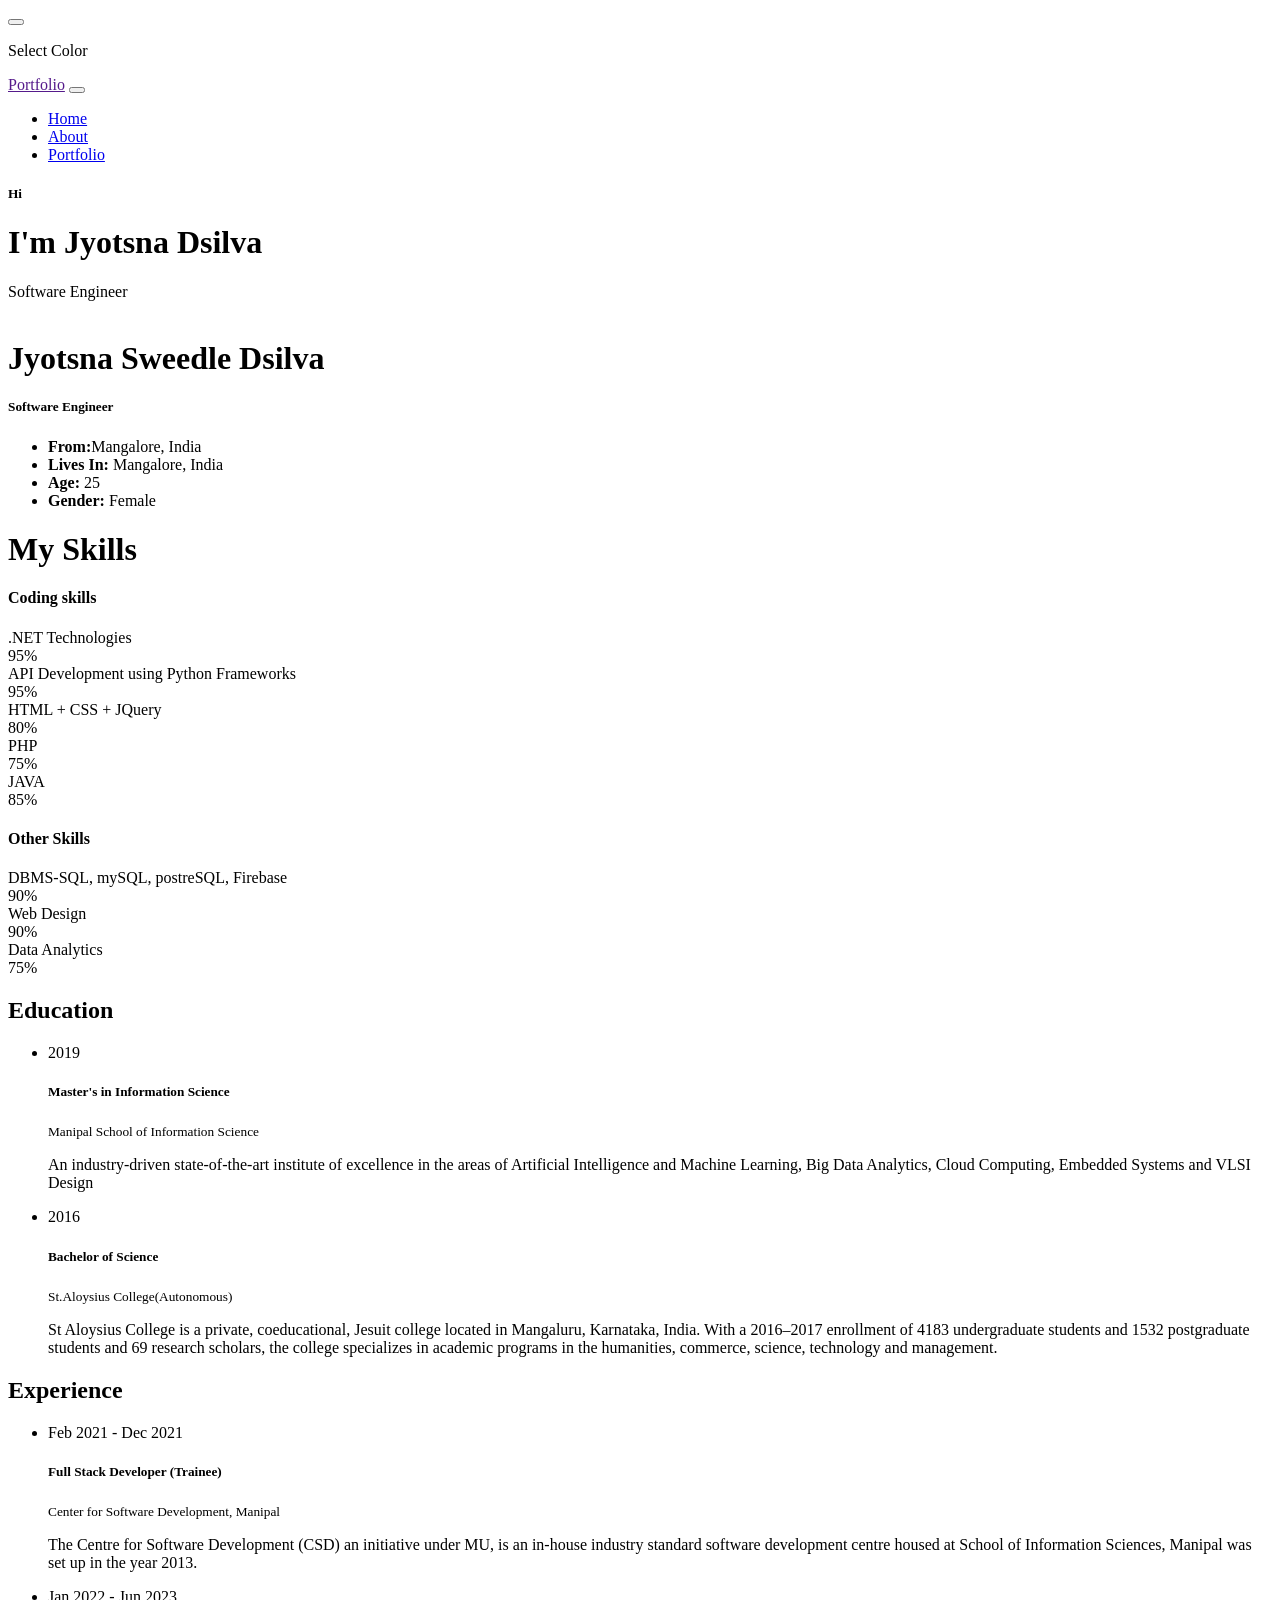
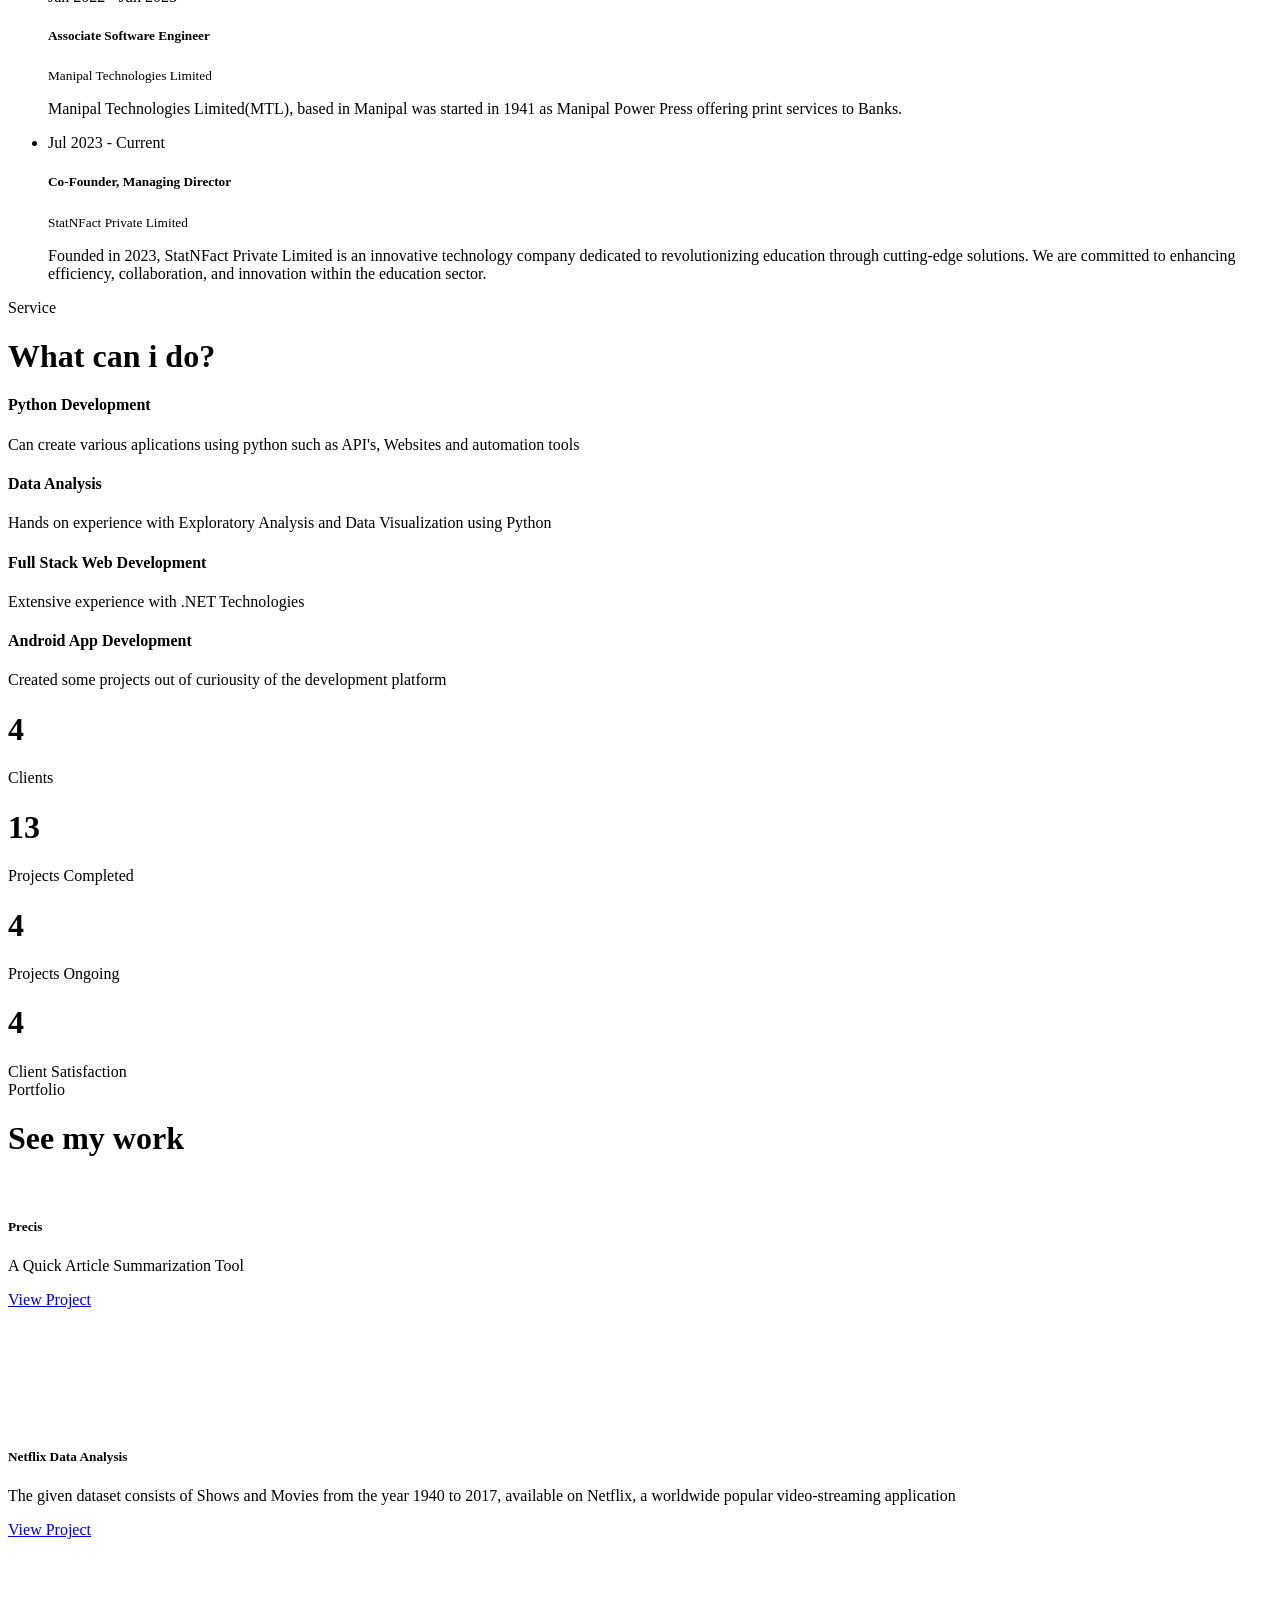
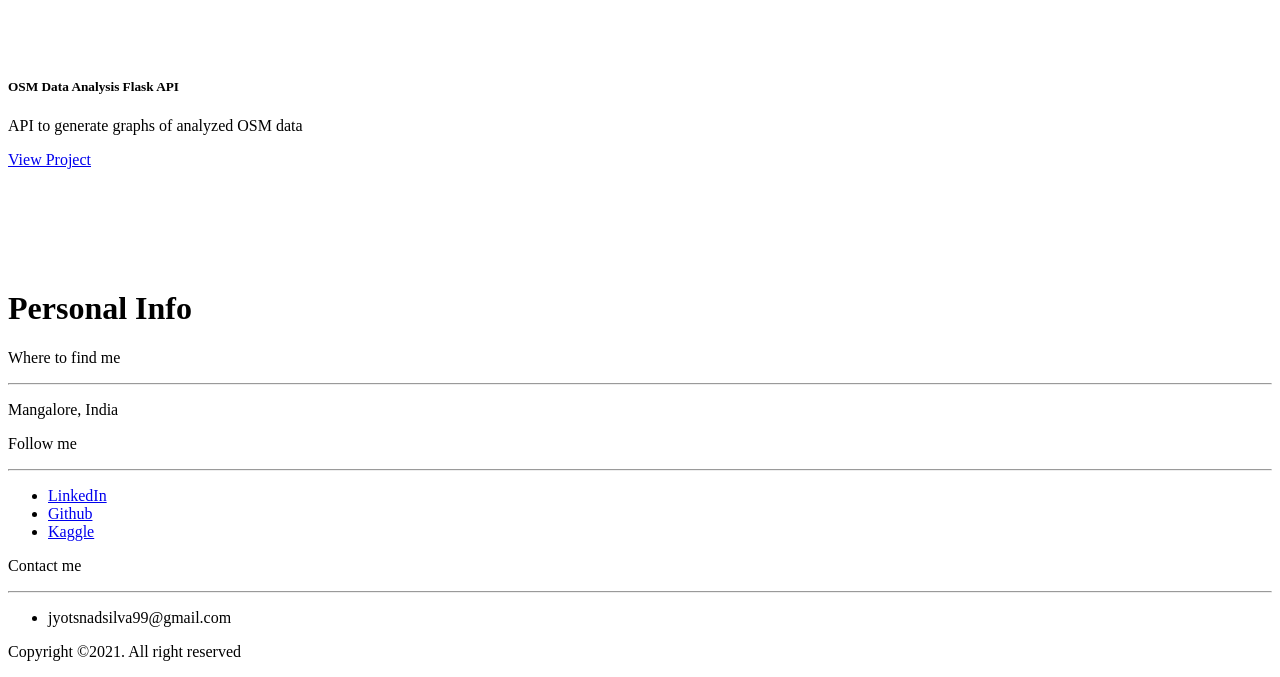
==== index.html @ a0f59ef8 "initial commit" ====
<!DOCTYPE html>
<html lang="en">

<head>
    <meta charset="UTF-8">
    <meta name="viewport" content="width=device-width, initial-scale=1.0">

    <meta http-equiv="X-UA-Compatible" content="ie=edge">

    <title>Jyotsna Sweedle Dsilva Protfolio</title>

    <link rel="shortcut icon" href="assets/favicon.ico" type="image/x-icon">

    <link rel="stylesheet" type="text/css" href="assets/css/themify-icons.css">

    <link rel="stylesheet" type="text/css" href="assets/css/bootstrap.css">

    <link rel="stylesheet" type="text/css" href="assets/vendor/animate/animate.css">

    <link rel="stylesheet" type="text/css" href="assets/vendor/owl-carousel/owl.carousel.css">

    <link rel="stylesheet" type="text/css" href="assets/vendor/perfect-scrollbar/css/perfect-scrollbar.css">

    <link rel="stylesheet" type="text/css" href="assets/vendor/nice-select/css/nice-select.css">

    <link rel="stylesheet" type="text/css" href="assets/vendor/fancybox/css/jquery.fancybox.min.css">

    <link rel="stylesheet" type="text/css" href="assets/css/virtual.css">

    <link rel="stylesheet" type="text/css" href="assets/css/topbar.virtual.css">
</head>

<body class="theme-red">

    <!-- Back to top button -->
    <div class="btn-back_to_top">
        <span class="ti-arrow-up"></span>
    </div>

    <!-- Setting button -->
    <div class="config">
        <div class="template-config">
            <!-- Settings -->
            <div class="d-block">
                <button class="btn btn-fab btn-sm" id="sideel" title="Settings"><span class="ti-settings"></span></button>
            </div>
            <!-- Puschase -->

            <!-- Help -->
            <div class="d-block">
                <a href="#" class="btn btn-fab btn-sm" title="Help" data-toggle="tooltip" data-placement="left"><span class="ti-help"></span></a>
            </div>
        </div>
        <div class="set-menu">
            <p>Select Color</p>
            <div class="color-bar" data-toggle="selected">
                <span class="color-item bg-theme-red selected" data-class="theme-red"></span>
                <span class="color-item bg-theme-blue" data-class="theme-blue"></span>
                <span class="color-item bg-theme-green" data-class="theme-green"></span>
                <span class="color-item bg-theme-orange" data-class="theme-orange"></span>
                <span class="color-item bg-theme-purple" data-class="theme-purple"></span>
            </div>

        </div>
    </div>

    <div class="vg-page page-home" id="home" style="background-image: url(assets/img/bg_image_1.jpg)">
        <!-- Navbar -->
        <div class="navbar navbar-expand-lg navbar-dark sticky" data-offset="500">
            <div class="container">
                <a href="" class="navbar-brand">Portfolio</a>
                <button class="navbar-toggler" data-toggle="collapse" data-target="#main-navbar" aria-expanded="true">
          <span class="ti-menu"></span>
        </button>
                <div class="collapse navbar-collapse" id="main-navbar">
                    <ul class="navbar-nav ml-auto">
                        <li class="nav-item active">
                            <a href="#home" class="nav-link" data-animate="scrolling">Home</a>
                        </li>
                        <li class="nav-item">
                            <a href="#about" class="nav-link" data-animate="scrolling">About</a>
                        </li>
                        <li class="nav-item">
                            <a href="#portfolio" class="nav-link" data-animate="scrolling">Portfolio</a>
                        </li>

                    </ul>

                </div>
            </div>
        </div>
        <!-- End Navbar -->
        <!-- Caption header -->
        <div class="caption-header text-center wow zoomInDown">
            <h5 class="fw-normal">Hi</h5>
            <h1 class="fw-light mb-4">I'm <b class="fg-theme">Jyotsna</b> Dsilva</h1>
            <div class="badge">Software Engineer</div>
        </div>
        <!-- End Caption header -->
        <div class="floating-button"><span class="ti-mouse"></span></div>
    </div>

    <div class="vg-page page-about" id="about">
        <div class="container py-5">
            <div class="row">
                <div class="col-lg-3 py-3">
                    <div class="img-place wow fadeInUp">
                        <img src="assets/img/pp.jpg" alt="" style="height: 350px;">
                    </div>
                </div>
                <div class="col-lg-6 offset-lg-1 wow fadeInRight">
                    <h1 class="fw-light">Jyotsna Sweedle Dsilva</h1>
                    <h5 class="fg-theme mb-3">Software Engineer</h5>
                    <p class="text-muted"> </p>
                    <ul class="theme-list">
                        <li><b>From:</b>Mangalore, India</li>
                        <li><b>Lives In:</b> Mangalore, India</li>
                        <li><b>Age:</b> 25</li>
                        <li><b>Gender:</b> Female</li>
                    </ul>
                    
                </div>
            </div>
        </div>
        <div class="container py-5">
            <h1 class="text-center fw-normal wow fadeIn">My Skills</h1>
            <div class="row py-3">
                <div class="col-md-6">
                    <div class="px-lg-3">
                        <h4 class="wow fadeInUp">Coding skills</h4>
                        <div class="progress-wrapper wow fadeInUp">
                            <span class="caption">.NET Technologies</span>
                            <div class="progress">
                                <div class="progress-bar" role="progressbar" style="width: 90%;" aria-valuenow="75" aria-valuemin="0" aria-valuemax="100">95%</div>
                            </div>
                        </div>
                        <div class="progress-wrapper wow fadeInUp">
                            <span class="caption">API Development using Python Frameworks</span>
                            <div class="progress">
                                <div class="progress-bar" role="progressbar" style="width: 90%;" aria-valuenow="75" aria-valuemin="0" aria-valuemax="100">95%</div>
                            </div>
                        </div>
                        <div class="progress-wrapper wow fadeInUp">
                            <span class="caption">HTML + CSS + JQuery</span>
                            <div class="progress">
                                <div class="progress-bar" role="progressbar" style="width: 75%;" aria-valuenow="75" aria-valuemin="0" aria-valuemax="100">80%</div>
                            </div>
                        </div>
                        <div class="progress-wrapper wow fadeInUp">
                            <span class="caption">PHP</span>
                            <div class="progress">
                                <div class="progress-bar" role="progressbar" style="width: 60%;" aria-valuenow="75" aria-valuemin="0" aria-valuemax="100">75%</div>
                            </div>
                        </div>
                        <div class="progress-wrapper wow fadeInUp">
                            <span class="caption">JAVA</span>
                            <div class="progress">
                                <div class="progress-bar" role="progressbar" style="width: 75%;" aria-valuenow="75" aria-valuemin="0" aria-valuemax="100">85%</div>
                            </div>
                        </div>
                    </div>
                </div>
                <div class="col-md-6">
                    <div class="px-lg-3">
                        <h4 class="wow fadeInUp">Other Skills</h4>
                        <div class="progress-wrapper wow fadeInUp">
                            <span class="caption">DBMS-SQL, mySQL, postreSQL, Firebase</span>
                            <div class="progress">
                                <div class="progress-bar" role="progressbar" style="width: 80%;" aria-valuenow="75" aria-valuemin="0" aria-valuemax="100">90%</div>
                            </div>
                        </div>
                        <div class="progress-wrapper wow fadeInUp">
                            <span class="caption">Web Design</span>
                            <div class="progress">
                                <div class="progress-bar" role="progressbar" style="width: 80%;" aria-valuenow="75" aria-valuemin="0" aria-valuemax="100">90%</div>
                            </div>
                        </div>
                        <div class="progress-wrapper wow fadeInUp">
                            <span class="caption">Data Analytics</span>
                            <div class="progress">
                                <div class="progress-bar" role="progressbar" style="width: 75%;" aria-valuenow="75" aria-valuemin="0" aria-valuemax="100">75%</div>
                            </div>
                        </div>
                    </div>
                </div>
            </div>
        </div>
        <div class="container pt-5">
            <div class="row">
                <div class="col-md-6 wow fadeInRight">
                    <h2 class="fw-normal">Education</h2>
                    <ul class="timeline mt-4 pr-md-5">
                        <li>
                            <div class="title">2019</div>
                            <div class="details">
                                <h5>Master's in Information Science</h5>
                                <small class="fg-theme">Manipal School of Information Science</small>
                                <p>An industry-driven state-of-the-art institute of excellence in the areas of Artificial Intelligence and Machine Learning, Big Data Analytics, Cloud Computing, Embedded Systems and VLSI Design</p>
                            </div>
                        </li>
                        <li>
                            <div class="title">2016</div>
                            <div class="details">
                                <h5>Bachelor of Science</h5>
                                <small class="fg-theme">St.Aloysius College(Autonomous)</small>
                                <p>St Aloysius College is a private, coeducational, Jesuit college located in Mangaluru, Karnataka, India. With a 2016–2017 enrollment of 4183 undergraduate students and 1532 postgraduate students and 69 research scholars,
                                    the college specializes in academic programs in the humanities, commerce, science, technology and management.</p>
                            </div>
                        </li>

                    </ul>
                </div>
                <div class="col-md-6 wow fadeInRight" data-wow-delay="200ms">
                    <h2 class="fw-normal">Experience</h2>
                    <ul class="timeline mt-4 pr-md-5">
                        <li>
                            <div class="title">Feb 2021 - Dec 2021</div>
                            <div class="details">
                                <h5>Full Stack Developer (Trainee)</h5>
                                <small class="fg-theme">Center for Software Development, Manipal</small>
                                <p>The Centre for Software Development (CSD) an initiative under MU, is an in-house industry standard software development centre housed at School of Information Sciences, Manipal was set up in the year 2013.</p>
                            </div>
                        </li>
                        <li>
                            <div class="title">Jan 2022 - Jun 2023</div>
                            <div class="details">
                                <h5>Associate Software Engineer</h5>
                                <small class="fg-theme">Manipal Technologies Limited</small>
                                <p>Manipal Technologies Limited(MTL), based in Manipal was started in 1941 as Manipal Power Press offering print services to Banks.</p>
                            </div>
                        </li>
                        <li>
                            <div class="title">Jul 2023 - Current</div>
                            <div class="details">
                                <h5>Co-Founder, Managing Director</h5>
                                <small class="fg-theme">StatNFact Private Limited</small>
                                <p>Founded in 2023, StatNFact Private Limited is an innovative technology company dedicated to revolutionizing education through cutting-edge solutions. We are committed to enhancing efficiency, collaboration, and innovation within the education sector.</p>
                            </div>
                        </li>

                    </ul>
                </div>
            </div>
        </div>
    </div>

    <div class="vg-page page-service">
        <div class="container">
            <div class="text-center wow fadeInUp">
                <div class="badge badge-subhead">Service</div>
            </div>
            <h1 class="fw-normal text-center wow fadeInUp">What can i do?</h1>
            <div class="row mt-5">
                <div class="col-md-6 col-lg-4 col-xl-3">
                    <div class="card card-service wow fadeInUp">
                        <div class="icon">
                            <span class="ti-shortcode"></span>
                        </div>
                        <div class="caption">
                            <h4 class="fg-theme">Python Development</h4>
                            <p>Can create various aplications using python such as API's, Websites and automation tools</p>
                        </div>
                    </div>
                </div>
                <div class="col-md-6 col-lg-4 col-xl-3">
                    <div class="card card-service wow fadeInUp">
                        <div class="icon">
                            <span class="ti-search"></span>
                        </div>
                        <div class="caption">
                            <h4 class="fg-theme">Data Analysis</h4>
                            <p>Hands on experience with Exploratory Analysis and Data Visualization using Python</p>
                        </div>
                    </div>
                </div>
                <div class="col-md-6 col-lg-4 col-xl-3">
                    <div class="card card-service wow fadeInUp">
                        <div class="icon">
                            <span class="ti-desktop"></span>
                        </div>
                        <div class="caption">
                            <h4 class="fg-theme">Full Stack Web Development</h4>
                            <p>Extensive experience with .NET Technologies</p>
                        </div>
                    </div>
                </div>
                <div class="col-md-6 col-lg-4 col-xl-3">
                    <div class="card card-service wow fadeInUp">
                        <div class="icon">
                            <span class="ti-android "></span>
                        </div>
                        <div class="caption">
                            <h4 class="fg-theme">Android App Development</h4>
                            <p>Created some projects out of curiousity of the development platform</p>
                        </div>
                    </div>
                </div>
            </div>
        </div>
    </div>

    <div class="vg-page page-funfact" style="background-image: url(assets/img/bg_banner.jpg);">
        <div class="container">
            <div class="row section-counter">
                <div class="col-md-6 col-lg-3 py-4 wow fadeIn">
                    <h1 class="number" data-number="4">4</h1>
                    <span>Clients</span>
                </div>
                <div class="col-md-6 col-lg-3 py-4 wow fadeIn">
                    <h1 class="number" data-number="13">13</h1>
                    <span>Projects Completed</span>
                </div>
                <div class="col-md-6 col-lg-3 py-4 wow fadeIn">
                    <h1 class="number" data-number="4">4</h1>
                    <span>Projects Ongoing</span>
                </div>
                <div class="col-md-6 col-lg-3 py-4 wow fadeIn">
                    <h1 class="number" data-number="4">4</h1>
                    <span>Client Satisfaction</span>
                </div>
            </div>
        </div>
    </div>

    <!-- Portfolio page -->
    <div class="vg-page page-portfolio" id="portfolio">
        <div class="container">
            <div class="text-center wow fadeInUp">
                <div class="badge badge-subhead">Portfolio</div>
            </div>
            <h1 class="text-center fw-normal wow fadeInUp">See my work</h1>


            <div class="gridder my-3">
                <div class="grid-item apps wow" style="height:230px;">
                    <div class="img-place" data-src="assets/img/work/2021-07-26 20.32.25 get-article-summary.herokuapp.com eaabd7f22d2c.png" data-fancybox data-caption="<h5 class='fg-theme'>Precis</h5> <p>A Quick Article Summarization Tool</p>">
                       
                        <img src="assets/img/work/2021-07-26 20.51.52 get-article-summary.herokuapp.com c88f0cd48b17.png" alt="">
                        <div class="img-caption">
                            <h5 class="fg-theme"> Precis </h5>
                            <p>A Quick Article Summarization Tool</p>
                            <p><a href="http://get-article-summary.herokuapp.com">View Project</a></p>
                        </div>
                    </div>
                </div>
                <div class="grid-item template wireframes wow" style="height:230px;">
                    <div class="img-place" data-src="assets/img/work/2021-07-26 20.33.50 www.kaggle.com 715203c036f5.png" data-fancybox data-caption="<h5 class='fg-theme'>Netflix Data Analysis</h5> <p>The given dataset consists of Shows and Movies from the year 1940 to 2017, available on Netflix, a worldwide popular video-streaming application</p>">
                        <img src="assets/img/work/2021-07-26 20.33.50 www.kaggle.com 715203c036f5.png" alt="">
                        <div class="img-caption">
                            <h5 class="fg-theme"> Netflix Data Analysis</h5>
                            <p>The given dataset consists of Shows and Movies from the year 1940 to 2017, available on Netflix, a worldwide popular video-streaming application</p>
                            <p><a href="https://www.kaggle.com/jyotsnasweedle/netflix-show-analysis">View Project</a></p>
                        </div>
                    </div>
                </div>
                <div class="grid-item apps ios wow" style="height:230px;">
                    <div class="img-place" data-src="assets/img/work/2021-07-26 20.38.21 github.com 5b17feca3750.png" data-fancybox data-caption="<h5 class='fg-theme'>OSM Data Analysis Flask API</h5> <p>API to generate graphs of analyzed OSM data</p>">
                        <img src="assets/img/work/2021-07-26 20.38.21 github.com 5b17feca3750.png" alt="">
                        <div class="img-caption">
                            <h5 class="fg-theme"> OSM Data Analysis Flask API</a>
                            </h5>
                            <p>API to generate graphs of analyzed OSM data</p>
                            <p> <a href="https://github.com/Human-Blast/osm-stats-flask"> View Project</a> </p>
                        </div>
                    </div>
                </div>

            </div>

        </div>
    </div>


    <!-- Footer -->
    <div class="vg-footer">
        <h1 class="text-center">Personal Info</h1>
        <div class="container">
            <div class="row">
                <div class="col-lg-4 py-3">
                    <div class="footer-info">
                        <p>Where to find me</p>
                        <hr class="divider">
                        <p class="fs-large fg-white">Mangalore, India</p>
                    </div>
                </div>
                <div class="col-md-6 col-lg-3 py-3">
                    <div class="float-lg-right">
                        <p>Follow me</p>
                        <hr class="divider">
                        <ul class="list-unstyled">
                            <li><a href="https://www.linkedin.com/in/jyotsna-dsilva-749945195/">LinkedIn</a></li>
                            <li><a href="https://github.com/JyotsnaSDsilva">Github</a></li>
                            <li><a href="https://www.kaggle.com/jyotsnasweedle/">Kaggle</a></li>
                            <!-- <li><a href="#">Youtube</a></li> -->
                        </ul>
                    </div>
                </div>
                <div class="col-md-6 col-lg-3 py-3">
                    <div class="float-lg-right">
                        <p>Contact me</p>
                        <hr class="divider">
                        <ul class="list-unstyled">
                            <li>jyotsnadsilva99@gmail.com</li>

                        </ul>
                    </div>
                </div>
            </div>
            <div class="row justify-content-center mt-3">

                <div class="col-12">
                    <p class="text-center mb-0 mt-4">Copyright &copy;2021. All right reserved</p>
                </div>
            </div>
        </div>
    </div>
    <!-- End footer -->


    <script src="assets/js/jquery-3.5.1.min.js"></script>

    <script src="assets/js/bootstrap.bundle.min.js"></script>

    <script src="assets/vendor/owl-carousel/owl.carousel.min.js"></script>

    <script src="assets/vendor/perfect-scrollbar/js/perfect-scrollbar.js"></script>

    <script src="assets/vendor/isotope/isotope.pkgd.min.js"></script>

    <script src="assets/vendor/nice-select/js/jquery.nice-select.min.js"></script>

    <script src="assets/vendor/fancybox/js/jquery.fancybox.min.js"></script>

    <script src="assets/vendor/wow/wow.min.js"></script>

    <script src="assets/vendor/animateNumber/jquery.animateNumber.min.js"></script>

    <script src="assets/vendor/waypoints/jquery.waypoints.min.js"></script>

    <script src="assets/js/google-maps.js"></script>

    <script src="assets/js/topbar-virtual.js"></script>

    <script async defer src="https://maps.googleapis.com/maps/api/js?key=AIzaSyAIA_zqjFMsJM_sxP9-6Pde5vVCTyJmUHM&callback=initMap"></script>

</body>

</html>
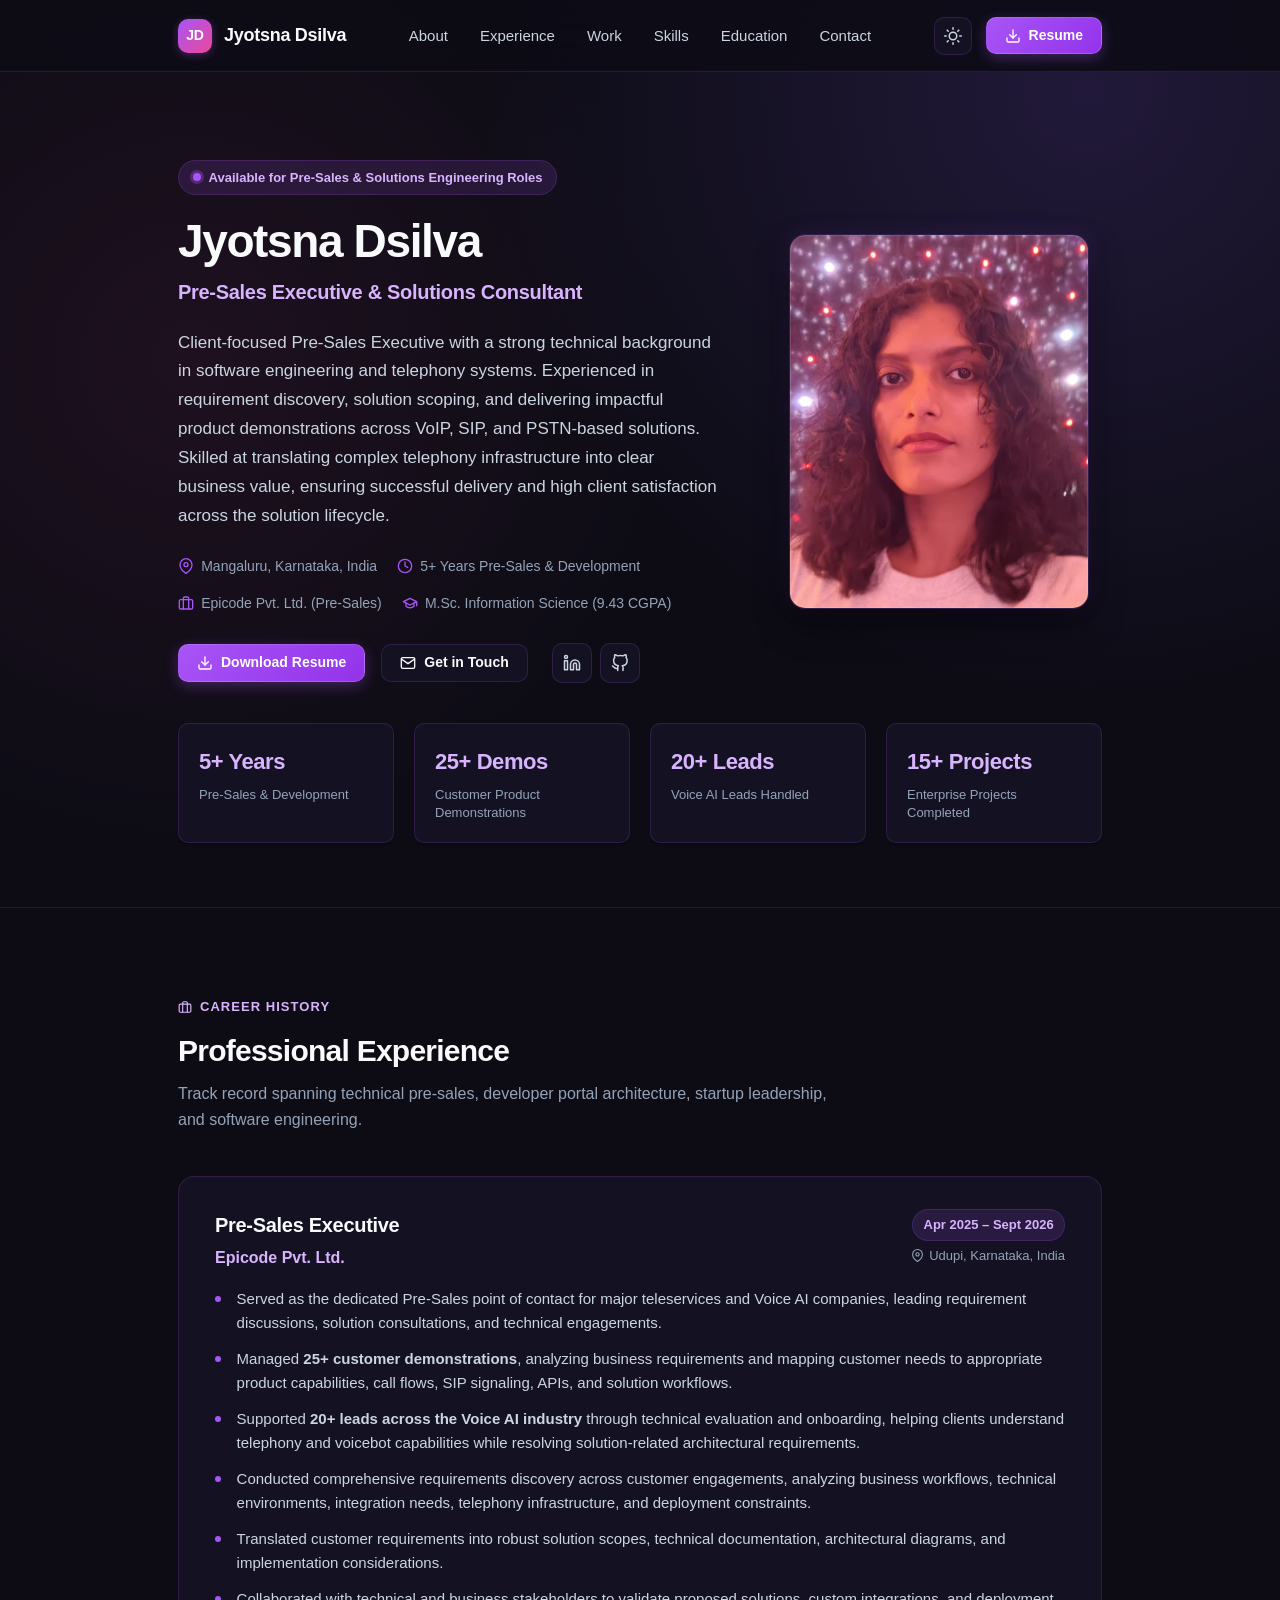
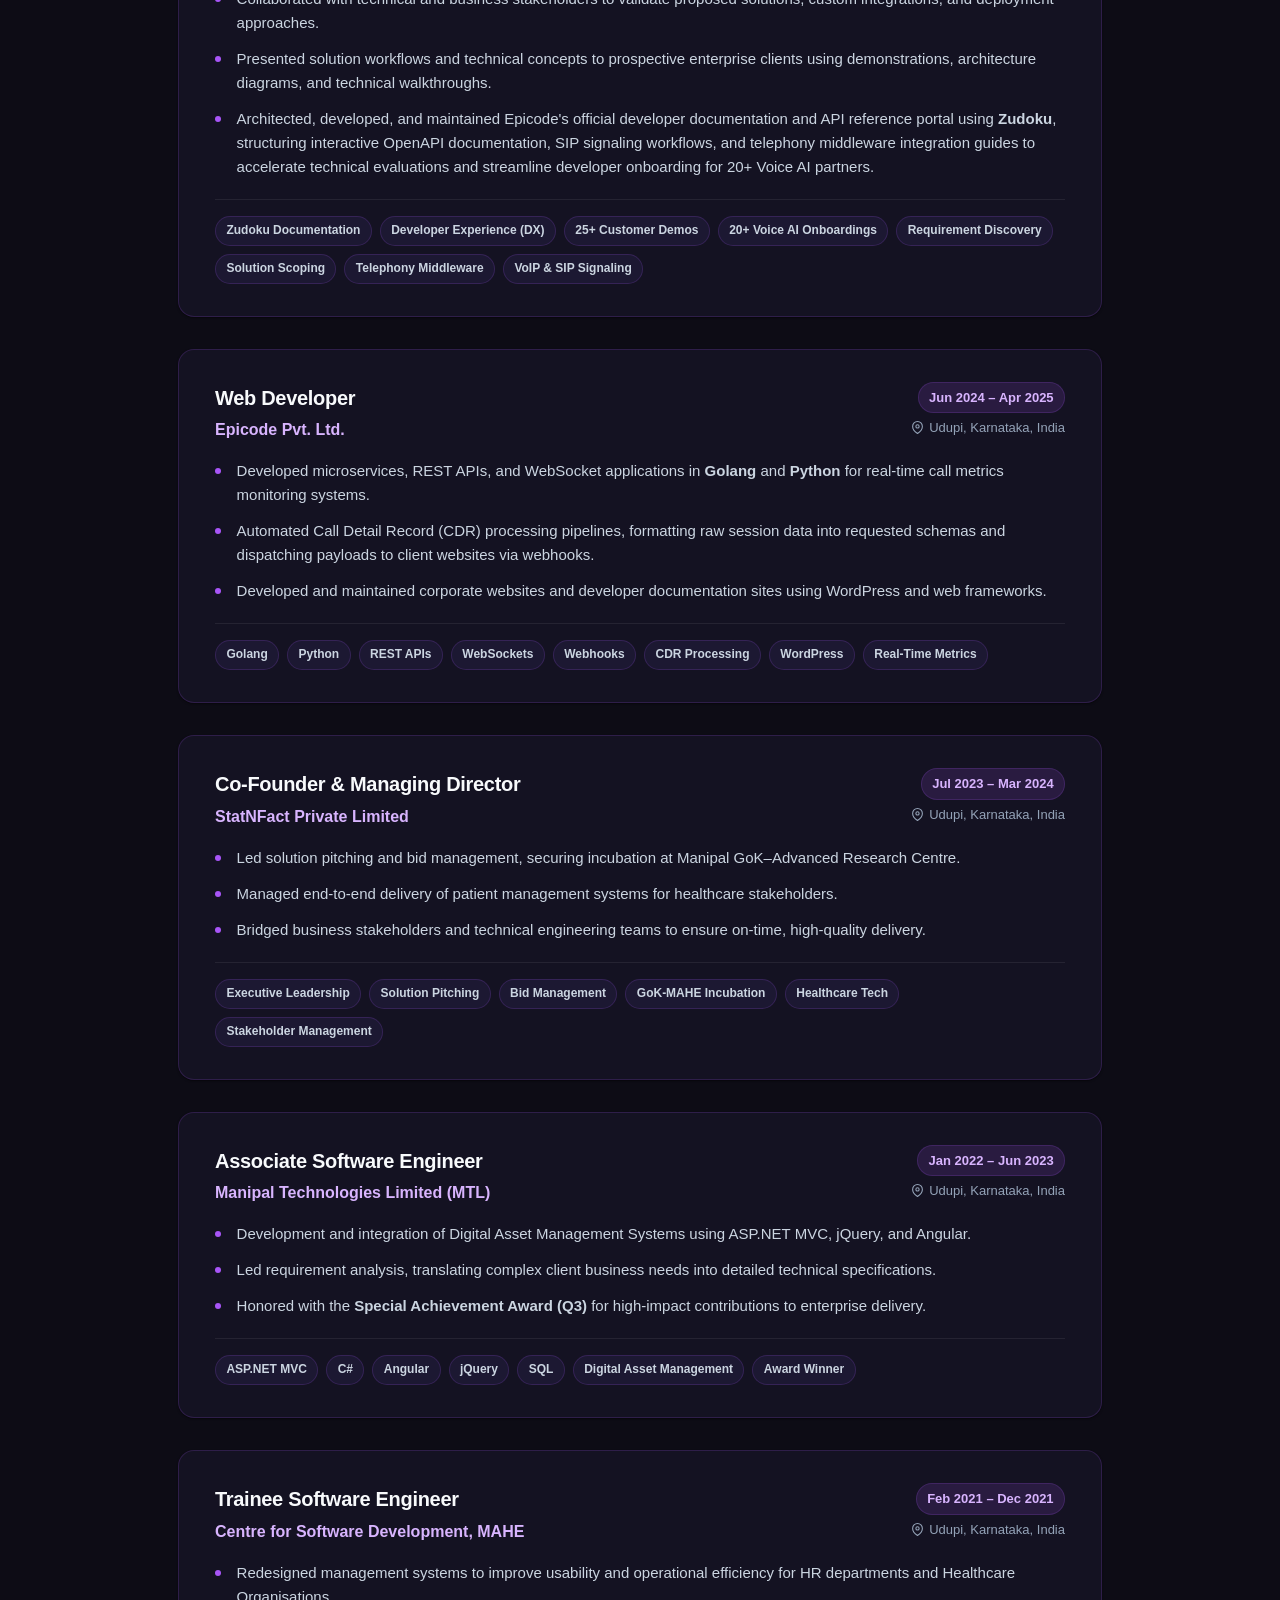
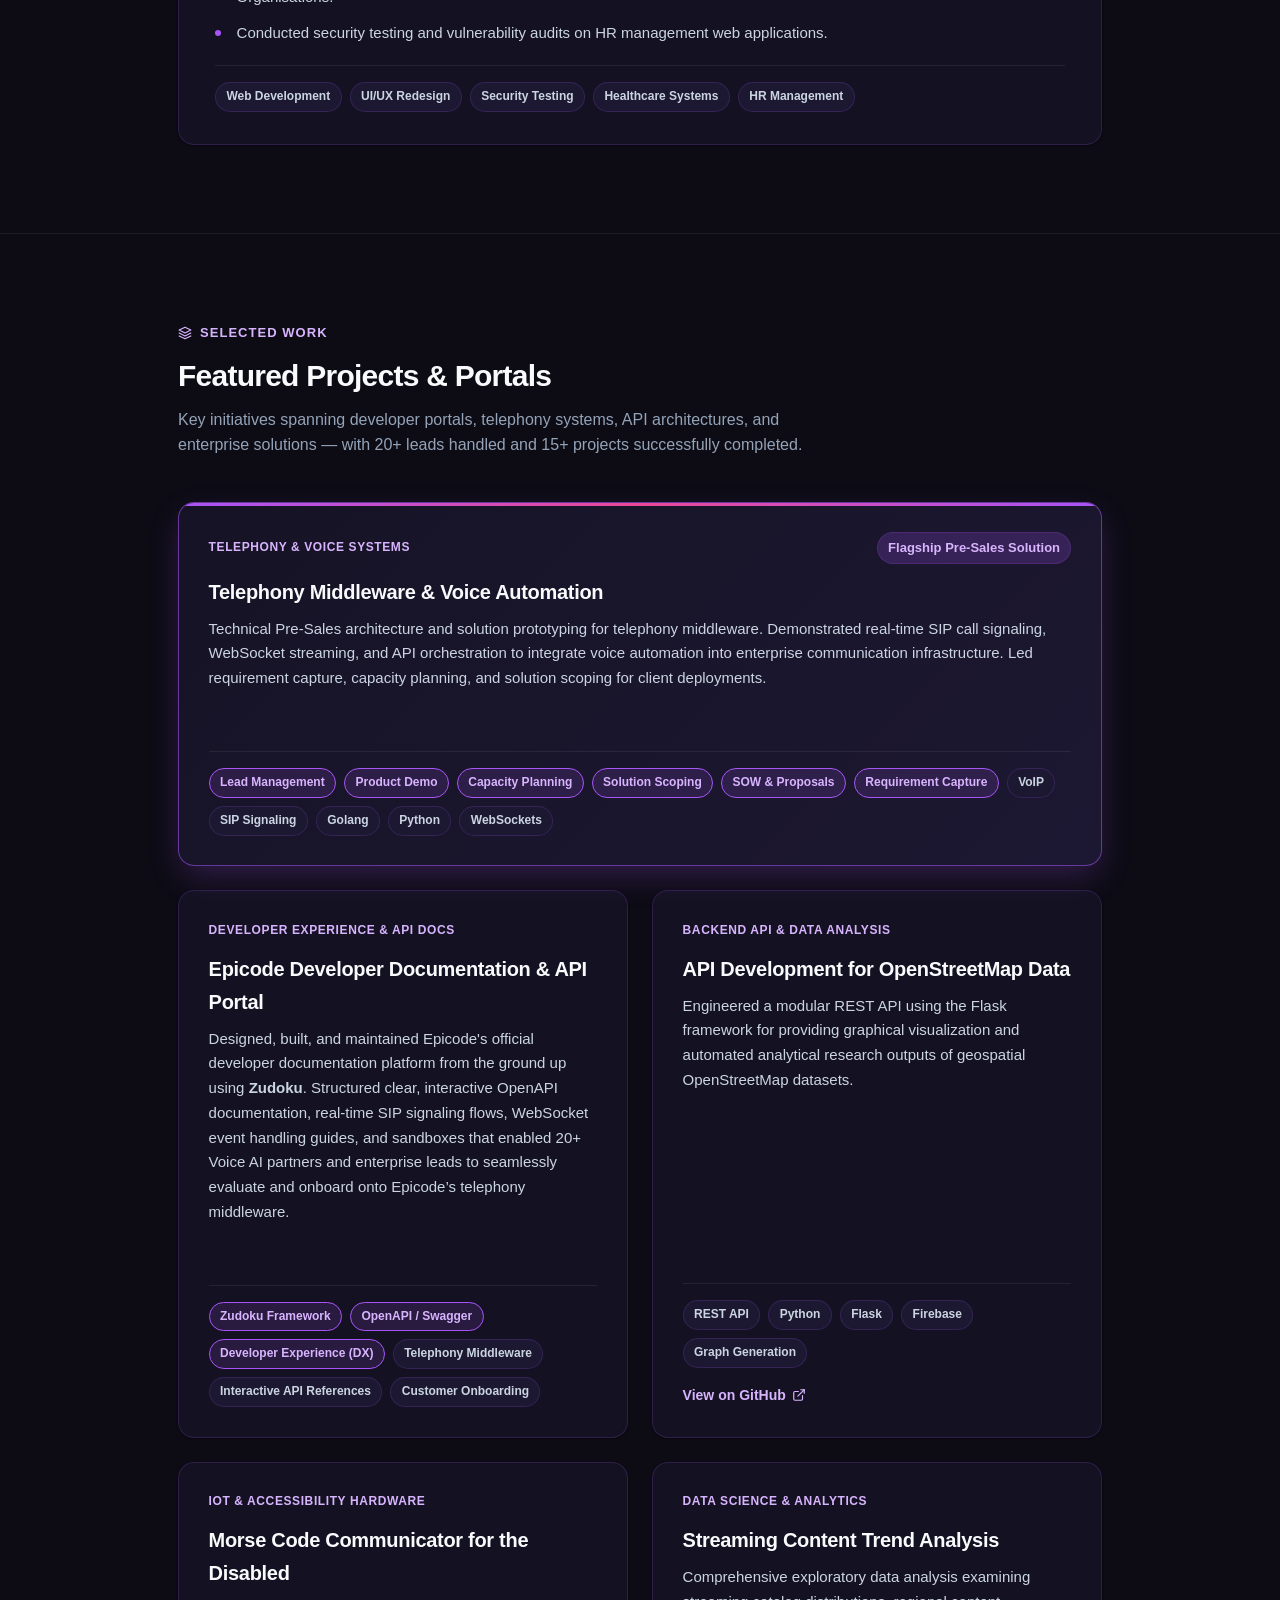
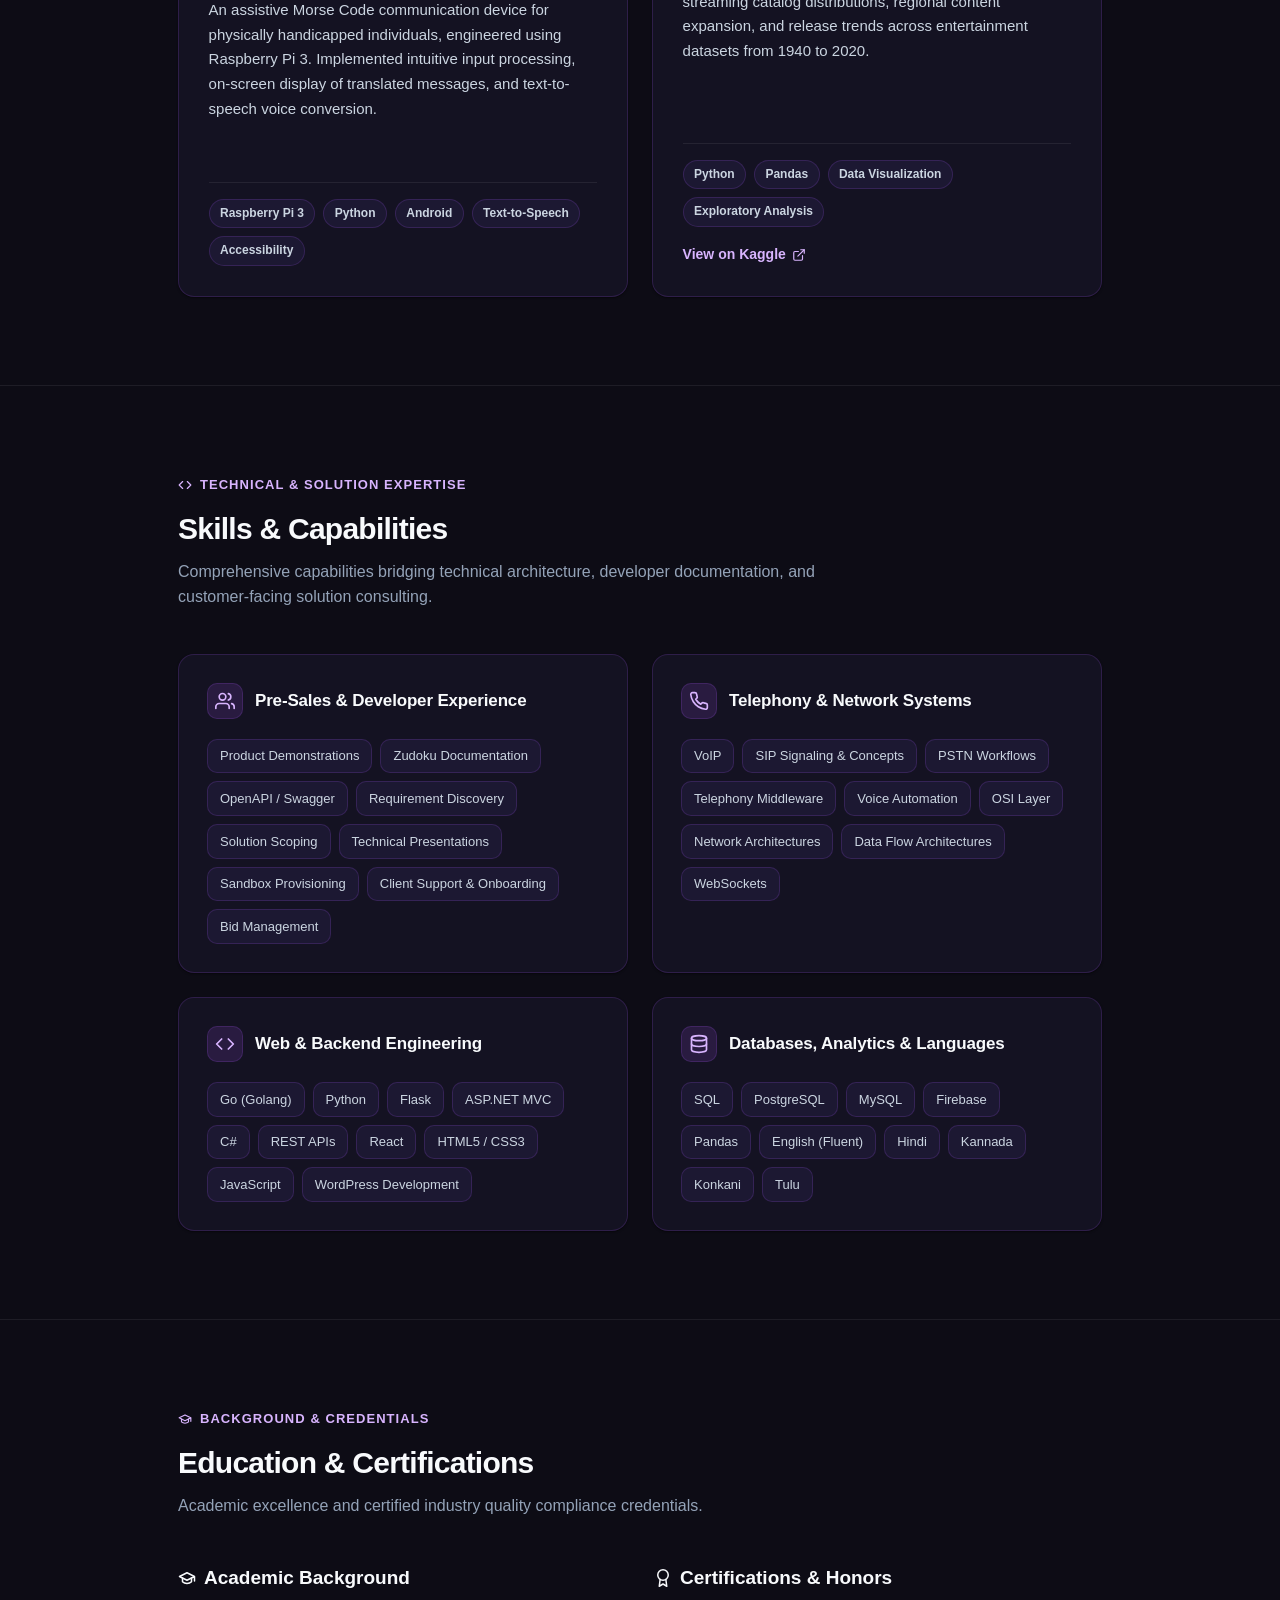
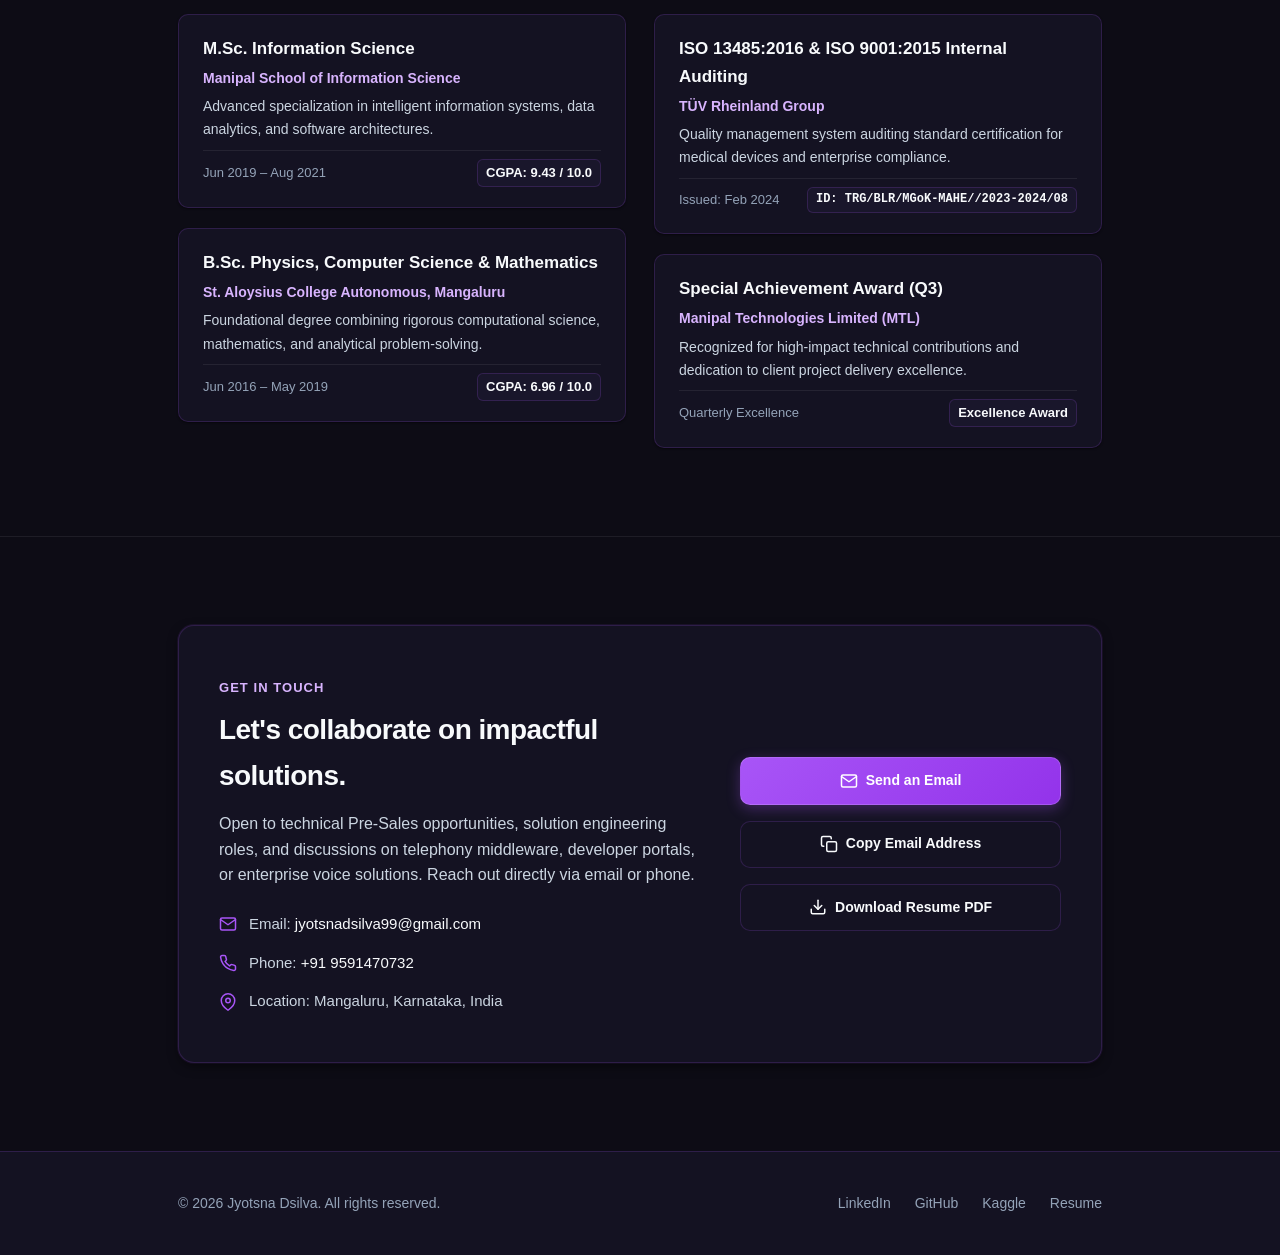
==== commit 5cd6b296: "Revamp portfolio with modern minimalist design, dark/light theme, and Oxford CV" ====
--- a/index.html
+++ b/index.html
@@ -1,448 +1,852 @@
-<!DOCTYPE html>
-<html lang="en">
-
-<head>
-    <meta charset="UTF-8">
-    <meta name="viewport" content="width=device-width, initial-scale=1.0">
-
-    <meta http-equiv="X-UA-Compatible" content="ie=edge">
-
-    <title>Jyotsna Sweedle Dsilva Protfolio</title>
-
-    <link rel="shortcut icon" href="assets/favicon.ico" type="image/x-icon">
-
-    <link rel="stylesheet" type="text/css" href="assets/css/themify-icons.css">
-
-    <link rel="stylesheet" type="text/css" href="assets/css/bootstrap.css">
-
-    <link rel="stylesheet" type="text/css" href="assets/vendor/animate/animate.css">
-
-    <link rel="stylesheet" type="text/css" href="assets/vendor/owl-carousel/owl.carousel.css">
-
-    <link rel="stylesheet" type="text/css" href="assets/vendor/perfect-scrollbar/css/perfect-scrollbar.css">
-
-    <link rel="stylesheet" type="text/css" href="assets/vendor/nice-select/css/nice-select.css">
-
-    <link rel="stylesheet" type="text/css" href="assets/vendor/fancybox/css/jquery.fancybox.min.css">
-
-    <link rel="stylesheet" type="text/css" href="assets/css/virtual.css">
-
-    <link rel="stylesheet" type="text/css" href="assets/css/topbar.virtual.css">
-</head>
-
-<body class="theme-red">
-
-    <!-- Back to top button -->
-    <div class="btn-back_to_top">
-        <span class="ti-arrow-up"></span>
-    </div>
-
-    <!-- Setting button -->
-    <div class="config">
-        <div class="template-config">
-            <!-- Settings -->
-            <div class="d-block">
-                <button class="btn btn-fab btn-sm" id="sideel" title="Settings"><span class="ti-settings"></span></button>
-            </div>
-            <!-- Puschase -->
-
-            <!-- Help -->
-            <div class="d-block">
-                <a href="#" class="btn btn-fab btn-sm" title="Help" data-toggle="tooltip" data-placement="left"><span class="ti-help"></span></a>
-            </div>
-        </div>
-        <div class="set-menu">
-            <p>Select Color</p>
-            <div class="color-bar" data-toggle="selected">
-                <span class="color-item bg-theme-red selected" data-class="theme-red"></span>
-                <span class="color-item bg-theme-blue" data-class="theme-blue"></span>
-                <span class="color-item bg-theme-green" data-class="theme-green"></span>
-                <span class="color-item bg-theme-orange" data-class="theme-orange"></span>
-                <span class="color-item bg-theme-purple" data-class="theme-purple"></span>
-            </div>
-
-        </div>
-    </div>
-
-    <div class="vg-page page-home" id="home" style="background-image: url(assets/img/bg_image_1.jpg)">
-        <!-- Navbar -->
-        <div class="navbar navbar-expand-lg navbar-dark sticky" data-offset="500">
-            <div class="container">
-                <a href="" class="navbar-brand">Portfolio</a>
-                <button class="navbar-toggler" data-toggle="collapse" data-target="#main-navbar" aria-expanded="true">
-          <span class="ti-menu"></span>
-        </button>
-                <div class="collapse navbar-collapse" id="main-navbar">
-                    <ul class="navbar-nav ml-auto">
-                        <li class="nav-item active">
-                            <a href="#home" class="nav-link" data-animate="scrolling">Home</a>
-                        </li>
-                        <li class="nav-item">
-                            <a href="#about" class="nav-link" data-animate="scrolling">About</a>
-                        </li>
-                        <li class="nav-item">
-                            <a href="#portfolio" class="nav-link" data-animate="scrolling">Portfolio</a>
-                        </li>
-
-                    </ul>
-
-                </div>
-            </div>
-        </div>
-        <!-- End Navbar -->
-        <!-- Caption header -->
-        <div class="caption-header text-center wow zoomInDown">
-            <h5 class="fw-normal">Hi</h5>
-            <h1 class="fw-light mb-4">I'm <b class="fg-theme">Jyotsna</b> Dsilva</h1>
-            <div class="badge">Software Engineer</div>
-        </div>
-        <!-- End Caption header -->
-        <div class="floating-button"><span class="ti-mouse"></span></div>
-    </div>
-
-    <div class="vg-page page-about" id="about">
-        <div class="container py-5">
-            <div class="row">
-                <div class="col-lg-3 py-3">
-                    <div class="img-place wow fadeInUp">
-                        <img src="assets/img/pp.jpg" alt="" style="height: 350px;">
-                    </div>
-                </div>
-                <div class="col-lg-6 offset-lg-1 wow fadeInRight">
-                    <h1 class="fw-light">Jyotsna Sweedle Dsilva</h1>
-                    <h5 class="fg-theme mb-3">Software Engineer</h5>
-                    <p class="text-muted"> </p>
-                    <ul class="theme-list">
-                        <li><b>From:</b>Mangalore, India</li>
-                        <li><b>Lives In:</b> Mangalore, India</li>
-                        <li><b>Age:</b> 25</li>
-                        <li><b>Gender:</b> Female</li>
-                    </ul>
-                    
-                </div>
-            </div>
-        </div>
-        <div class="container py-5">
-            <h1 class="text-center fw-normal wow fadeIn">My Skills</h1>
-            <div class="row py-3">
-                <div class="col-md-6">
-                    <div class="px-lg-3">
-                        <h4 class="wow fadeInUp">Coding skills</h4>
-                        <div class="progress-wrapper wow fadeInUp">
-                            <span class="caption">.NET Technologies</span>
-                            <div class="progress">
-                                <div class="progress-bar" role="progressbar" style="width: 90%;" aria-valuenow="75" aria-valuemin="0" aria-valuemax="100">95%</div>
-                            </div>
-                        </div>
-                        <div class="progress-wrapper wow fadeInUp">
-                            <span class="caption">API Development using Python Frameworks</span>
-                            <div class="progress">
-                                <div class="progress-bar" role="progressbar" style="width: 90%;" aria-valuenow="75" aria-valuemin="0" aria-valuemax="100">95%</div>
-                            </div>
-                        </div>
-                        <div class="progress-wrapper wow fadeInUp">
-                            <span class="caption">HTML + CSS + JQuery</span>
-                            <div class="progress">
-                                <div class="progress-bar" role="progressbar" style="width: 75%;" aria-valuenow="75" aria-valuemin="0" aria-valuemax="100">80%</div>
-                            </div>
-                        </div>
-                        <div class="progress-wrapper wow fadeInUp">
-                            <span class="caption">PHP</span>
-                            <div class="progress">
-                                <div class="progress-bar" role="progressbar" style="width: 60%;" aria-valuenow="75" aria-valuemin="0" aria-valuemax="100">75%</div>
-                            </div>
-                        </div>
-                        <div class="progress-wrapper wow fadeInUp">
-                            <span class="caption">JAVA</span>
-                            <div class="progress">
-                                <div class="progress-bar" role="progressbar" style="width: 75%;" aria-valuenow="75" aria-valuemin="0" aria-valuemax="100">85%</div>
-                            </div>
-                        </div>
-                    </div>
-                </div>
-                <div class="col-md-6">
-                    <div class="px-lg-3">
-                        <h4 class="wow fadeInUp">Other Skills</h4>
-                        <div class="progress-wrapper wow fadeInUp">
-                            <span class="caption">DBMS-SQL, mySQL, postreSQL, Firebase</span>
-                            <div class="progress">
-                                <div class="progress-bar" role="progressbar" style="width: 80%;" aria-valuenow="75" aria-valuemin="0" aria-valuemax="100">90%</div>
-                            </div>
-                        </div>
-                        <div class="progress-wrapper wow fadeInUp">
-                            <span class="caption">Web Design</span>
-                            <div class="progress">
-                                <div class="progress-bar" role="progressbar" style="width: 80%;" aria-valuenow="75" aria-valuemin="0" aria-valuemax="100">90%</div>
-                            </div>
-                        </div>
-                        <div class="progress-wrapper wow fadeInUp">
-                            <span class="caption">Data Analytics</span>
-                            <div class="progress">
-                                <div class="progress-bar" role="progressbar" style="width: 75%;" aria-valuenow="75" aria-valuemin="0" aria-valuemax="100">75%</div>
-                            </div>
-                        </div>
-                    </div>
-                </div>
-            </div>
-        </div>
-        <div class="container pt-5">
-            <div class="row">
-                <div class="col-md-6 wow fadeInRight">
-                    <h2 class="fw-normal">Education</h2>
-                    <ul class="timeline mt-4 pr-md-5">
-                        <li>
-                            <div class="title">2019</div>
-                            <div class="details">
-                                <h5>Master's in Information Science</h5>
-                                <small class="fg-theme">Manipal School of Information Science</small>
-                                <p>An industry-driven state-of-the-art institute of excellence in the areas of Artificial Intelligence and Machine Learning, Big Data Analytics, Cloud Computing, Embedded Systems and VLSI Design</p>
-                            </div>
-                        </li>
-                        <li>
-                            <div class="title">2016</div>
-                            <div class="details">
-                                <h5>Bachelor of Science</h5>
-                                <small class="fg-theme">St.Aloysius College(Autonomous)</small>
-                                <p>St Aloysius College is a private, coeducational, Jesuit college located in Mangaluru, Karnataka, India. With a 2016–2017 enrollment of 4183 undergraduate students and 1532 postgraduate students and 69 research scholars,
-                                    the college specializes in academic programs in the humanities, commerce, science, technology and management.</p>
-                            </div>
-                        </li>
-
-                    </ul>
-                </div>
-                <div class="col-md-6 wow fadeInRight" data-wow-delay="200ms">
-                    <h2 class="fw-normal">Experience</h2>
-                    <ul class="timeline mt-4 pr-md-5">
-                        <li>
-                            <div class="title">Feb 2021 - Dec 2021</div>
-                            <div class="details">
-                                <h5>Full Stack Developer (Trainee)</h5>
-                                <small class="fg-theme">Center for Software Development, Manipal</small>
-                                <p>The Centre for Software Development (CSD) an initiative under MU, is an in-house industry standard software development centre housed at School of Information Sciences, Manipal was set up in the year 2013.</p>
-                            </div>
-                        </li>
-                        <li>
-                            <div class="title">Jan 2022 - Jun 2023</div>
-                            <div class="details">
-                                <h5>Associate Software Engineer</h5>
-                                <small class="fg-theme">Manipal Technologies Limited</small>
-                                <p>Manipal Technologies Limited(MTL), based in Manipal was started in 1941 as Manipal Power Press offering print services to Banks.</p>
-                            </div>
-                        </li>
-                        <li>
-                            <div class="title">Jul 2023 - Current</div>
-                            <div class="details">
-                                <h5>Co-Founder, Managing Director</h5>
-                                <small class="fg-theme">StatNFact Private Limited</small>
-                                <p>Founded in 2023, StatNFact Private Limited is an innovative technology company dedicated to revolutionizing education through cutting-edge solutions. We are committed to enhancing efficiency, collaboration, and innovation within the education sector.</p>
-                            </div>
-                        </li>
-
-                    </ul>
-                </div>
-            </div>
-        </div>
-    </div>
-
-    <div class="vg-page page-service">
-        <div class="container">
-            <div class="text-center wow fadeInUp">
-                <div class="badge badge-subhead">Service</div>
-            </div>
-            <h1 class="fw-normal text-center wow fadeInUp">What can i do?</h1>
-            <div class="row mt-5">
-                <div class="col-md-6 col-lg-4 col-xl-3">
-                    <div class="card card-service wow fadeInUp">
-                        <div class="icon">
-                            <span class="ti-shortcode"></span>
-                        </div>
-                        <div class="caption">
-                            <h4 class="fg-theme">Python Development</h4>
-                            <p>Can create various aplications using python such as API's, Websites and automation tools</p>
-                        </div>
-                    </div>
-                </div>
-                <div class="col-md-6 col-lg-4 col-xl-3">
-                    <div class="card card-service wow fadeInUp">
-                        <div class="icon">
-                            <span class="ti-search"></span>
-                        </div>
-                        <div class="caption">
-                            <h4 class="fg-theme">Data Analysis</h4>
-                            <p>Hands on experience with Exploratory Analysis and Data Visualization using Python</p>
-                        </div>
-                    </div>
-                </div>
-                <div class="col-md-6 col-lg-4 col-xl-3">
-                    <div class="card card-service wow fadeInUp">
-                        <div class="icon">
-                            <span class="ti-desktop"></span>
-                        </div>
-                        <div class="caption">
-                            <h4 class="fg-theme">Full Stack Web Development</h4>
-                            <p>Extensive experience with .NET Technologies</p>
-                        </div>
-                    </div>
-                </div>
-                <div class="col-md-6 col-lg-4 col-xl-3">
-                    <div class="card card-service wow fadeInUp">
-                        <div class="icon">
-                            <span class="ti-android "></span>
-                        </div>
-                        <div class="caption">
-                            <h4 class="fg-theme">Android App Development</h4>
-                            <p>Created some projects out of curiousity of the development platform</p>
-                        </div>
-                    </div>
-                </div>
-            </div>
-        </div>
-    </div>
-
-    <div class="vg-page page-funfact" style="background-image: url(assets/img/bg_banner.jpg);">
-        <div class="container">
-            <div class="row section-counter">
-                <div class="col-md-6 col-lg-3 py-4 wow fadeIn">
-                    <h1 class="number" data-number="4">4</h1>
-                    <span>Clients</span>
-                </div>
-                <div class="col-md-6 col-lg-3 py-4 wow fadeIn">
-                    <h1 class="number" data-number="13">13</h1>
-                    <span>Projects Completed</span>
-                </div>
-                <div class="col-md-6 col-lg-3 py-4 wow fadeIn">
-                    <h1 class="number" data-number="4">4</h1>
-                    <span>Projects Ongoing</span>
-                </div>
-                <div class="col-md-6 col-lg-3 py-4 wow fadeIn">
-                    <h1 class="number" data-number="4">4</h1>
-                    <span>Client Satisfaction</span>
-                </div>
-            </div>
-        </div>
-    </div>
-
-    <!-- Portfolio page -->
-    <div class="vg-page page-portfolio" id="portfolio">
-        <div class="container">
-            <div class="text-center wow fadeInUp">
-                <div class="badge badge-subhead">Portfolio</div>
-            </div>
-            <h1 class="text-center fw-normal wow fadeInUp">See my work</h1>
-
-
-            <div class="gridder my-3">
-                <div class="grid-item apps wow" style="height:230px;">
-                    <div class="img-place" data-src="assets/img/work/2021-07-26 20.32.25 get-article-summary.herokuapp.com eaabd7f22d2c.png" data-fancybox data-caption="<h5 class='fg-theme'>Precis</h5> <p>A Quick Article Summarization Tool</p>">
-                       
-                        <img src="assets/img/work/2021-07-26 20.51.52 get-article-summary.herokuapp.com c88f0cd48b17.png" alt="">
-                        <div class="img-caption">
-                            <h5 class="fg-theme"> Precis </h5>
-                            <p>A Quick Article Summarization Tool</p>
-                            <p><a href="http://get-article-summary.herokuapp.com">View Project</a></p>
-                        </div>
-                    </div>
-                </div>
-                <div class="grid-item template wireframes wow" style="height:230px;">
-                    <div class="img-place" data-src="assets/img/work/2021-07-26 20.33.50 www.kaggle.com 715203c036f5.png" data-fancybox data-caption="<h5 class='fg-theme'>Netflix Data Analysis</h5> <p>The given dataset consists of Shows and Movies from the year 1940 to 2017, available on Netflix, a worldwide popular video-streaming application</p>">
-                        <img src="assets/img/work/2021-07-26 20.33.50 www.kaggle.com 715203c036f5.png" alt="">
-                        <div class="img-caption">
-                            <h5 class="fg-theme"> Netflix Data Analysis</h5>
-                            <p>The given dataset consists of Shows and Movies from the year 1940 to 2017, available on Netflix, a worldwide popular video-streaming application</p>
-                            <p><a href="https://www.kaggle.com/jyotsnasweedle/netflix-show-analysis">View Project</a></p>
-                        </div>
-                    </div>
-                </div>
-                <div class="grid-item apps ios wow" style="height:230px;">
-                    <div class="img-place" data-src="assets/img/work/2021-07-26 20.38.21 github.com 5b17feca3750.png" data-fancybox data-caption="<h5 class='fg-theme'>OSM Data Analysis Flask API</h5> <p>API to generate graphs of analyzed OSM data</p>">
-                        <img src="assets/img/work/2021-07-26 20.38.21 github.com 5b17feca3750.png" alt="">
-                        <div class="img-caption">
-                            <h5 class="fg-theme"> OSM Data Analysis Flask API</a>
-                            </h5>
-                            <p>API to generate graphs of analyzed OSM data</p>
-                            <p> <a href="https://github.com/Human-Blast/osm-stats-flask"> View Project</a> </p>
-                        </div>
-                    </div>
-                </div>
-
-            </div>
-
-        </div>
-    </div>
-
-
-    <!-- Footer -->
-    <div class="vg-footer">
-        <h1 class="text-center">Personal Info</h1>
-        <div class="container">
-            <div class="row">
-                <div class="col-lg-4 py-3">
-                    <div class="footer-info">
-                        <p>Where to find me</p>
-                        <hr class="divider">
-                        <p class="fs-large fg-white">Mangalore, India</p>
-                    </div>
-                </div>
-                <div class="col-md-6 col-lg-3 py-3">
-                    <div class="float-lg-right">
-                        <p>Follow me</p>
-                        <hr class="divider">
-                        <ul class="list-unstyled">
-                            <li><a href="https://www.linkedin.com/in/jyotsna-dsilva-749945195/">LinkedIn</a></li>
-                            <li><a href="https://github.com/JyotsnaSDsilva">Github</a></li>
-                            <li><a href="https://www.kaggle.com/jyotsnasweedle/">Kaggle</a></li>
-                            <!-- <li><a href="#">Youtube</a></li> -->
-                        </ul>
-                    </div>
-                </div>
-                <div class="col-md-6 col-lg-3 py-3">
-                    <div class="float-lg-right">
-                        <p>Contact me</p>
-                        <hr class="divider">
-                        <ul class="list-unstyled">
-                            <li>jyotsnadsilva99@gmail.com</li>
-
-                        </ul>
-                    </div>
-                </div>
-            </div>
-            <div class="row justify-content-center mt-3">
-
-                <div class="col-12">
-                    <p class="text-center mb-0 mt-4">Copyright &copy;2021. All right reserved</p>
-                </div>
-            </div>
-        </div>
-    </div>
-    <!-- End footer -->
-
-
-    <script src="assets/js/jquery-3.5.1.min.js"></script>
-
-    <script src="assets/js/bootstrap.bundle.min.js"></script>
-
-    <script src="assets/vendor/owl-carousel/owl.carousel.min.js"></script>
-
-    <script src="assets/vendor/perfect-scrollbar/js/perfect-scrollbar.js"></script>
-
-    <script src="assets/vendor/isotope/isotope.pkgd.min.js"></script>
-
-    <script src="assets/vendor/nice-select/js/jquery.nice-select.min.js"></script>
-
-    <script src="assets/vendor/fancybox/js/jquery.fancybox.min.js"></script>
-
-    <script src="assets/vendor/wow/wow.min.js"></script>
-
-    <script src="assets/vendor/animateNumber/jquery.animateNumber.min.js"></script>
-
-    <script src="assets/vendor/waypoints/jquery.waypoints.min.js"></script>
-
-    <script src="assets/js/google-maps.js"></script>
-
-    <script src="assets/js/topbar-virtual.js"></script>
-
-    <script async defer src="https://maps.googleapis.com/maps/api/js?key=AIzaSyAIA_zqjFMsJM_sxP9-6Pde5vVCTyJmUHM&callback=initMap"></script>
-
-</body>
-
-</html>
+<!DOCTYPE html>
+<html lang="en" data-theme="dark">
+
+<head>
+  <meta charset="UTF-8">
+  <meta name="viewport" content="width=device-width, initial-scale=1.0">
+  <meta http-equiv="X-UA-Compatible" content="ie=edge">
+
+  <title>Jyotsna Dsilva | Pre-Sales Executive & Solutions Consultant</title>
+  <meta name="description" content="Portfolio of Jyotsna Dsilva — Pre-Sales Executive & Solutions Consultant with 5+ years experience spanning technical pre-sales, telephony middleware, VoIP/SIP, and developer portals.">
+  <meta name="keywords" content="Jyotsna Dsilva, Pre-Sales Executive, Solutions Engineer, Telephony, VoIP, SIP, Zudoku, Developer Portal, Software Engineer, Golang, Python, Mangaluru, Portfolio">
+  <meta name="author" content="Jyotsna Dsilva">
+
+  <!-- Open Graph / Social Sharing -->
+  <meta property="og:type" content="website">
+  <meta property="og:url" content="https://jyotsnasdsilva.github.io/">
+  <meta property="og:title" content="Jyotsna Dsilva | Pre-Sales Executive & Solutions Consultant">
+  <meta property="og:description" content="Client-focused Pre-Sales Executive with 5+ years experience in telephony middleware, VoIP/SIP, and developer documentation.">
+  <meta property="og:image" content="assets/img/jyotsna.jpeg">
+
+  <link rel="shortcut icon" href="assets/favicon.ico" type="image/x-icon">
+  <link rel="stylesheet" href="assets/css/minimalist.css">
+</head>
+
+<body>
+
+  <!-- Site Navigation (Streamlined & Uncluttered) -->
+  <header class="site-header">
+    <div class="container nav-container">
+      <a href="#home" class="brand">
+        <span class="brand-badge">JD</span>
+        <span>Jyotsna Dsilva</span>
+      </a>
+
+      <nav>
+        <ul class="nav-menu" id="nav-menu">
+          <li><a href="#about" class="nav-link">About</a></li>
+          <li><a href="#experience" class="nav-link">Experience</a></li>
+          <li><a href="#work" class="nav-link">Work</a></li>
+          <li><a href="#skills" class="nav-link">Skills</a></li>
+          <li><a href="#education" class="nav-link">Education</a></li>
+          <li><a href="#contact" class="nav-link">Contact</a></li>
+        </ul>
+      </nav>
+
+      <div class="nav-actions">
+        <!-- Theme Toggle -->
+        <button class="btn btn-icon-only" id="theme-toggle" aria-label="Toggle dark/light theme" title="Toggle Theme">
+          <svg width="18" height="18" viewBox="0 0 24 24" fill="none" stroke="currentColor" stroke-width="2" stroke-linecap="round" stroke-linejoin="round">
+            <path d="M21 12.79A9 9 0 1 1 11.21 3 7 7 0 0 0 21 12.79z"></path>
+          </svg>
+        </button>
+
+        <!-- Resume CTA -->
+        <a href="assets/Jyotsna_Dsilva_Resume.pdf" target="_blank" rel="noopener noreferrer" class="btn btn-primary" title="View & Download PDF Resume">
+          <svg width="16" height="16" viewBox="0 0 24 24" fill="none" stroke="currentColor" stroke-width="2" stroke-linecap="round" stroke-linejoin="round">
+            <path d="M21 15v4a2 2 0 0 1-2 2H5a2 2 0 0 1-2-2v-4"></path>
+            <polyline points="7 10 12 15 17 10"></polyline>
+            <line x1="12" y1="15" x2="12" y2="3"></line>
+          </svg>
+          <span>Resume</span>
+        </a>
+
+        <!-- Mobile Menu Toggle Button -->
+        <button class="btn btn-icon-only mobile-toggle" id="mobile-toggle" aria-label="Toggle navigation menu" aria-expanded="false">
+          <svg width="20" height="20" viewBox="0 0 24 24" fill="none" stroke="currentColor" stroke-width="2" stroke-linecap="round" stroke-linejoin="round">
+            <line x1="3" y1="12" x2="21" y2="12"></line>
+            <line x1="3" y1="6" x2="21" y2="6"></line>
+            <line x1="3" y1="18" x2="21" y2="18"></line>
+          </svg>
+        </button>
+      </div>
+    </div>
+  </header>
+
+  <main>
+    <!-- Hero / About Section -->
+    <section class="section hero-section" id="home">
+      <div class="container">
+        <div class="hero-grid">
+          <div class="hero-content">
+            <div class="status-badge">
+              <span class="status-dot"></span>
+              <span>Available for Pre-Sales & Solutions Engineering Roles</span>
+            </div>
+
+            <h1 class="hero-name">Jyotsna Dsilva</h1>
+            <h2 class="hero-role">Pre-Sales Executive & Solutions Consultant</h2>
+
+            <p class="hero-summary" id="about">
+              Client-focused Pre-Sales Executive with a strong technical background in software engineering and telephony systems. Experienced in requirement discovery, solution scoping, and delivering impactful product demonstrations across VoIP, SIP, and PSTN-based solutions. Skilled at translating complex telephony infrastructure into clear business value, ensuring successful delivery and high client satisfaction across the solution lifecycle.
+            </p>
+
+            <div class="hero-meta">
+              <div class="hero-meta-item">
+                <svg width="16" height="16" viewBox="0 0 24 24" fill="none" stroke="currentColor" stroke-width="2" stroke-linecap="round" stroke-linejoin="round">
+                  <path d="M21 10c0 7-9 13-9 13s-9-6-9-13a9 9 0 0 1 18 0z"></path>
+                  <circle cx="12" cy="10" r="3"></circle>
+                </svg>
+                <span>Mangaluru, Karnataka, India</span>
+              </div>
+              <div class="hero-meta-item">
+                <svg width="16" height="16" viewBox="0 0 24 24" fill="none" stroke="currentColor" stroke-width="2" stroke-linecap="round" stroke-linejoin="round">
+                  <circle cx="12" cy="12" r="10"></circle>
+                  <polyline points="12 6 12 12 16 14"></polyline>
+                </svg>
+                <span>5+ Years Pre-Sales & Development</span>
+              </div>
+              <div class="hero-meta-item">
+                <svg width="16" height="16" viewBox="0 0 24 24" fill="none" stroke="currentColor" stroke-width="2" stroke-linecap="round" stroke-linejoin="round">
+                  <rect x="2" y="7" width="20" height="14" rx="2" ry="2"></rect>
+                  <path d="M16 21V5a2 2 0 0 0-2-2h-4a2 2 0 0 0-2 2v16"></path>
+                </svg>
+                <span>Epicode Pvt. Ltd. (Pre-Sales)</span>
+              </div>
+              <div class="hero-meta-item">
+                <svg width="16" height="16" viewBox="0 0 24 24" fill="none" stroke="currentColor" stroke-width="2" stroke-linecap="round" stroke-linejoin="round">
+                  <path d="M22 10v6M2 10l10-5 10 5-10 5z"></path>
+                  <path d="M6 12v5c3 3 9 3 12 0v-5"></path>
+                </svg>
+                <span>M.Sc. Information Science (9.43 CGPA)</span>
+              </div>
+            </div>
+
+            <div class="hero-actions">
+              <a href="assets/Jyotsna_Dsilva_Resume.pdf" target="_blank" rel="noopener noreferrer" class="btn btn-primary">
+                <svg width="16" height="16" viewBox="0 0 24 24" fill="none" stroke="currentColor" stroke-width="2" stroke-linecap="round" stroke-linejoin="round">
+                  <path d="M21 15v4a2 2 0 0 1-2 2H5a2 2 0 0 1-2-2v-4"></path>
+                  <polyline points="7 10 12 15 17 10"></polyline>
+                  <line x1="12" y1="15" x2="12" y2="3"></line>
+                </svg>
+                <span>Download Resume</span>
+              </a>
+
+              <a href="#contact" class="btn btn-secondary">
+                <svg width="16" height="16" viewBox="0 0 24 24" fill="none" stroke="currentColor" stroke-width="2" stroke-linecap="round" stroke-linejoin="round">
+                  <path d="M4 4h16c1.1 0 2 .9 2 2v12c0 1.1-.9 2-2 2H4c-1.1 0-2-.9-2-2V6c0-1.1.9-2 2-2z"></path>
+                  <polyline points="22,6 12,13 2,6"></polyline>
+                </svg>
+                <span>Get in Touch</span>
+              </a>
+
+              <div class="social-links">
+                <a href="https://linkedin.com/in/jyotsna-dsilva-749945195" target="_blank" rel="noopener noreferrer" class="social-btn" title="LinkedIn Profile" aria-label="LinkedIn">
+                  <svg width="18" height="18" viewBox="0 0 24 24" fill="none" stroke="currentColor" stroke-width="2" stroke-linecap="round" stroke-linejoin="round">
+                    <path d="M16 8a6 6 0 0 1 6 6v7h-4v-7a2 2 0 0 0-2-2 2 2 0 0 0-2 2v7h-4v-7a6 6 0 0 1 6-6z"></path>
+                    <rect x="2" y="9" width="4" height="12"></rect>
+                    <circle cx="4" cy="4" r="2"></circle>
+                  </svg>
+                </a>
+                <a href="https://github.com/JyotsnaSDsilva" target="_blank" rel="noopener noreferrer" class="social-btn" title="GitHub Profile" aria-label="GitHub">
+                  <svg width="18" height="18" viewBox="0 0 24 24" fill="none" stroke="currentColor" stroke-width="2" stroke-linecap="round" stroke-linejoin="round">
+                    <path d="M9 19c-5 1.5-5-2.5-7-3m14 6v-3.87a3.37 3.37 0 0 0-.94-2.61c3.14-.35 6.44-1.54 6.44-7A5.44 5.44 0 0 0 20 4.77 5.07 5.07 0 0 0 19.91 1S18.73.65 16 2.48a13.38 13.38 0 0 0-7 0C6.27.65 5.09 1 5.09 1A5.07 5.07 0 0 0 5 4.77a5.44 5.44 0 0 0-1.5 3.78c0 5.42 3.3 6.61 6.44 7A3.37 3.37 0 0 0 9 18.13V22"></path>
+                  </svg>
+                </a>
+              </div>
+            </div>
+          </div>
+
+          <div class="hero-visual">
+            <div class="photo-card">
+              <img src="assets/img/jyotsna.jpeg" alt="Jyotsna Dsilva" width="300" height="375" loading="eager">
+            </div>
+          </div>
+        </div>
+
+        <!-- Metric Highlights -->
+        <div class="highlights-grid">
+          <div class="highlight-card">
+            <span class="highlight-number">5+ Years</span>
+            <span class="highlight-label">Pre-Sales & Development</span>
+          </div>
+          <div class="highlight-card">
+            <span class="highlight-number">25+ Demos</span>
+            <span class="highlight-label">Customer Product Demonstrations</span>
+          </div>
+          <div class="highlight-card">
+            <span class="highlight-number">20+ Leads</span>
+            <span class="highlight-label">Voice AI Leads Handled</span>
+          </div>
+          <div class="highlight-card">
+            <span class="highlight-number">15+ Projects</span>
+            <span class="highlight-label">Enterprise Projects Completed</span>
+          </div>
+        </div>
+      </div>
+    </section>
+
+    <!-- Experience Section -->
+    <section class="section" id="experience">
+      <div class="container">
+        <div class="section-header">
+          <span class="section-tag">
+            <svg width="14" height="14" viewBox="0 0 24 24" fill="none" stroke="currentColor" stroke-width="2" stroke-linecap="round" stroke-linejoin="round">
+              <rect x="2" y="7" width="20" height="14" rx="2" ry="2"></rect>
+              <path d="M16 21V5a2 2 0 0 0-2-2h-4a2 2 0 0 0-2 2v16"></path>
+            </svg>
+            Career History
+          </span>
+          <h2 class="section-title">Professional Experience</h2>
+          <p class="section-desc">Track record spanning technical pre-sales, developer portal architecture, startup leadership, and software engineering.</p>
+        </div>
+
+        <div class="timeline">
+          <!-- Epicode Pvt. Ltd. -->
+          <div class="experience-card">
+            <div class="card-header-flex">
+              <div>
+                <h3 class="experience-role">Pre-Sales Executive</h3>
+                <h4 class="experience-company">Epicode Pvt. Ltd.</h4>
+              </div>
+              <div class="experience-meta">
+                <span class="badge-date">Apr 2025 – Sept 2026</span>
+                <span class="experience-location">
+                  <svg width="13" height="13" viewBox="0 0 24 24" fill="none" stroke="currentColor" stroke-width="2" stroke-linecap="round" stroke-linejoin="round">
+                    <path d="M21 10c0 7-9 13-9 13s-9-6-9-13a9 9 0 0 1 18 0z"></path>
+                    <circle cx="12" cy="10" r="3"></circle>
+                  </svg>
+                  Udupi, Karnataka, India
+                </span>
+              </div>
+            </div>
+
+            <ul class="experience-bullets">
+              <li>Served as the dedicated Pre-Sales point of contact for major teleservices and Voice AI companies, leading requirement discussions, solution consultations, and technical engagements.</li>
+              <li>Managed <strong>25+ customer demonstrations</strong>, analyzing business requirements and mapping customer needs to appropriate product capabilities, call flows, SIP signaling, APIs, and solution workflows.</li>
+              <li>Supported <strong>20+ leads across the Voice AI industry</strong> through technical evaluation and onboarding, helping clients understand telephony and voicebot capabilities while resolving solution-related architectural requirements.</li>
+              <li>Conducted comprehensive requirements discovery across customer engagements, analyzing business workflows, technical environments, integration needs, telephony infrastructure, and deployment constraints.</li>
+              <li>Translated customer requirements into robust solution scopes, technical documentation, architectural diagrams, and implementation considerations.</li>
+              <li>Collaborated with technical and business stakeholders to validate proposed solutions, custom integrations, and deployment approaches.</li>
+              <li>Presented solution workflows and technical concepts to prospective enterprise clients using demonstrations, architecture diagrams, and technical walkthroughs.</li>
+              <li>Architected, developed, and maintained Epicode's official developer documentation and API reference portal using <strong>Zudoku</strong>, structuring interactive OpenAPI documentation, SIP signaling workflows, and telephony middleware integration guides to accelerate technical evaluations and streamline developer onboarding for 20+ Voice AI partners.</li>
+            </ul>
+
+            <div class="tag-list">
+              <span class="tag">Zudoku Documentation</span>
+              <span class="tag">Developer Experience (DX)</span>
+              <span class="tag">25+ Customer Demos</span>
+              <span class="tag">20+ Voice AI Onboardings</span>
+              <span class="tag">Requirement Discovery</span>
+              <span class="tag">Solution Scoping</span>
+              <span class="tag">Telephony Middleware</span>
+              <span class="tag">VoIP & SIP Signaling</span>
+            </div>
+          </div>
+
+          <!-- Epicode Pvt. Ltd. - Web Developer -->
+          <div class="experience-card">
+            <div class="card-header-flex">
+              <div>
+                <h3 class="experience-role">Web Developer</h3>
+                <h4 class="experience-company">Epicode Pvt. Ltd.</h4>
+              </div>
+              <div class="experience-meta">
+                <span class="badge-date">Jun 2024 – Apr 2025</span>
+                <span class="experience-location">
+                  <svg width="13" height="13" viewBox="0 0 24 24" fill="none" stroke="currentColor" stroke-width="2" stroke-linecap="round" stroke-linejoin="round">
+                    <path d="M21 10c0 7-9 13-9 13s-9-6-9-13a9 9 0 0 1 18 0z"></path>
+                    <circle cx="12" cy="10" r="3"></circle>
+                  </svg>
+                  Udupi, Karnataka, India
+                </span>
+              </div>
+            </div>
+
+            <ul class="experience-bullets">
+              <li>Developed microservices, REST APIs, and WebSocket applications in <strong>Golang</strong> and <strong>Python</strong> for real-time call metrics monitoring systems.</li>
+              <li>Automated Call Detail Record (CDR) processing pipelines, formatting raw session data into requested schemas and dispatching payloads to client websites via webhooks.</li>
+              <li>Developed and maintained corporate websites and developer documentation sites using WordPress and web frameworks.</li>
+            </ul>
+
+            <div class="tag-list">
+              <span class="tag">Golang</span>
+              <span class="tag">Python</span>
+              <span class="tag">REST APIs</span>
+              <span class="tag">WebSockets</span>
+              <span class="tag">Webhooks</span>
+              <span class="tag">CDR Processing</span>
+              <span class="tag">WordPress</span>
+              <span class="tag">Real-Time Metrics</span>
+            </div>
+          </div>
+
+          <!-- StatNFact Private Limited -->
+          <div class="experience-card">
+            <div class="card-header-flex">
+              <div>
+                <h3 class="experience-role">Co-Founder & Managing Director</h3>
+                <h4 class="experience-company">StatNFact Private Limited</h4>
+              </div>
+              <div class="experience-meta">
+                <span class="badge-date">Jul 2023 – Mar 2024</span>
+                <span class="experience-location">
+                  <svg width="13" height="13" viewBox="0 0 24 24" fill="none" stroke="currentColor" stroke-width="2" stroke-linecap="round" stroke-linejoin="round">
+                    <path d="M21 10c0 7-9 13-9 13s-9-6-9-13a9 9 0 0 1 18 0z"></path>
+                    <circle cx="12" cy="10" r="3"></circle>
+                  </svg>
+                  Udupi, Karnataka, India
+                </span>
+              </div>
+            </div>
+
+            <ul class="experience-bullets">
+              <li>Led solution pitching and bid management, securing incubation at Manipal GoK–Advanced Research Centre.</li>
+              <li>Managed end-to-end delivery of patient management systems for healthcare stakeholders.</li>
+              <li>Bridged business stakeholders and technical engineering teams to ensure on-time, high-quality delivery.</li>
+            </ul>
+
+            <div class="tag-list">
+              <span class="tag">Executive Leadership</span>
+              <span class="tag">Solution Pitching</span>
+              <span class="tag">Bid Management</span>
+              <span class="tag">GoK-MAHE Incubation</span>
+              <span class="tag">Healthcare Tech</span>
+              <span class="tag">Stakeholder Management</span>
+            </div>
+          </div>
+
+          <!-- Manipal Technologies Limited -->
+          <div class="experience-card">
+            <div class="card-header-flex">
+              <div>
+                <h3 class="experience-role">Associate Software Engineer</h3>
+                <h4 class="experience-company">Manipal Technologies Limited (MTL)</h4>
+              </div>
+              <div class="experience-meta">
+                <span class="badge-date">Jan 2022 – Jun 2023</span>
+                <span class="experience-location">
+                  <svg width="13" height="13" viewBox="0 0 24 24" fill="none" stroke="currentColor" stroke-width="2" stroke-linecap="round" stroke-linejoin="round">
+                    <path d="M21 10c0 7-9 13-9 13s-9-6-9-13a9 9 0 0 1 18 0z"></path>
+                    <circle cx="12" cy="10" r="3"></circle>
+                  </svg>
+                  Udupi, Karnataka, India
+                </span>
+              </div>
+            </div>
+
+            <ul class="experience-bullets">
+              <li>Development and integration of Digital Asset Management Systems using ASP.NET MVC, jQuery, and Angular.</li>
+              <li>Led requirement analysis, translating complex client business needs into detailed technical specifications.</li>
+              <li>Honored with the <strong>Special Achievement Award (Q3)</strong> for high-impact contributions to enterprise delivery.</li>
+            </ul>
+
+            <div class="tag-list">
+              <span class="tag">ASP.NET MVC</span>
+              <span class="tag">C#</span>
+              <span class="tag">Angular</span>
+              <span class="tag">jQuery</span>
+              <span class="tag">SQL</span>
+              <span class="tag">Digital Asset Management</span>
+              <span class="tag">Award Winner</span>
+            </div>
+          </div>
+
+          <!-- Centre for Software Development, MAHE -->
+          <div class="experience-card">
+            <div class="card-header-flex">
+              <div>
+                <h3 class="experience-role">Trainee Software Engineer</h3>
+                <h4 class="experience-company">Centre for Software Development, MAHE</h4>
+              </div>
+              <div class="experience-meta">
+                <span class="badge-date">Feb 2021 – Dec 2021</span>
+                <span class="experience-location">
+                  <svg width="13" height="13" viewBox="0 0 24 24" fill="none" stroke="currentColor" stroke-width="2" stroke-linecap="round" stroke-linejoin="round">
+                    <path d="M21 10c0 7-9 13-9 13s-9-6-9-13a9 9 0 0 1 18 0z"></path>
+                    <circle cx="12" cy="10" r="3"></circle>
+                  </svg>
+                  Udupi, Karnataka, India
+                </span>
+              </div>
+            </div>
+
+            <ul class="experience-bullets">
+              <li>Redesigned management systems to improve usability and operational efficiency for HR departments and Healthcare Organisations.</li>
+              <li>Conducted security testing and vulnerability audits on HR management web applications.</li>
+            </ul>
+
+            <div class="tag-list">
+              <span class="tag">Web Development</span>
+              <span class="tag">UI/UX Redesign</span>
+              <span class="tag">Security Testing</span>
+              <span class="tag">Healthcare Systems</span>
+              <span class="tag">HR Management</span>
+            </div>
+          </div>
+        </div>
+      </div>
+    </section>
+
+    <!-- Featured Projects & Developer Portals Section -->
+    <section class="section" id="work">
+      <div class="container">
+        <div class="section-header">
+          <span class="section-tag">
+            <svg width="14" height="14" viewBox="0 0 24 24" fill="none" stroke="currentColor" stroke-width="2" stroke-linecap="round" stroke-linejoin="round">
+              <polygon points="12 2 2 7 12 12 22 7 12 2"></polygon>
+              <polyline points="2 17 12 22 22 17"></polyline>
+              <polyline points="2 12 12 17 22 12"></polyline>
+            </svg>
+            Selected Work
+          </span>
+          <h2 class="section-title">Featured Projects & Portals</h2>
+          <p class="section-desc">Key initiatives spanning developer portals, telephony systems, API architectures, and enterprise solutions — with 20+ leads handled and 15+ projects successfully completed.</p>
+        </div>
+
+        <div class="projects-grid">
+          <!-- Flagship Project: Telephony Middleware & Voice Automation (Highlighted Spotlight) -->
+          <div class="project-card project-card-spotlight">
+            <div class="project-top">
+              <div class="project-badge-row">
+                <span class="project-category">Telephony & Voice Systems</span>
+                <span class="badge-date" style="background: rgba(168, 85, 247, 0.2); color: var(--accent-text);">Flagship Pre-Sales Solution</span>
+              </div>
+              <h3 class="project-title">Telephony Middleware & Voice Automation</h3>
+              <p class="project-desc">
+                Technical Pre-Sales architecture and solution prototyping for telephony middleware. Demonstrated real-time SIP call signaling, WebSocket streaming, and API orchestration to integrate voice automation into enterprise communication infrastructure. Led requirement capture, capacity planning, and solution scoping for client deployments.
+              </p>
+            </div>
+            <div class="project-bottom">
+              <div class="tag-list">
+                <span class="tag tag-featured">Lead Management</span>
+                <span class="tag tag-featured">Product Demo</span>
+                <span class="tag tag-featured">Capacity Planning</span>
+                <span class="tag tag-featured">Solution Scoping</span>
+                <span class="tag tag-featured">SOW & Proposals</span>
+                <span class="tag tag-featured">Requirement Capture</span>
+                <span class="tag">VoIP</span>
+                <span class="tag">SIP Signaling</span>
+                <span class="tag">Golang</span>
+                <span class="tag">Python</span>
+                <span class="tag">WebSockets</span>
+              </div>
+            </div>
+          </div>
+
+          <!-- Project 2: Epicode Documentation Portal with Zudoku -->
+          <div class="project-card">
+            <div class="project-top">
+              <div class="project-badge-row">
+                <span class="project-category">Developer Experience & API Docs</span>
+              </div>
+              <h3 class="project-title">Epicode Developer Documentation & API Portal</h3>
+              <p class="project-desc">
+                Designed, built, and maintained Epicode's official developer documentation platform from the ground up using <strong>Zudoku</strong>. Structured clear, interactive OpenAPI documentation, real-time SIP signaling flows, WebSocket event handling guides, and sandboxes that enabled 20+ Voice AI partners and enterprise leads to seamlessly evaluate and onboard onto Epicode’s telephony middleware.
+              </p>
+            </div>
+            <div class="project-bottom">
+              <div class="tag-list">
+                <span class="tag tag-featured">Zudoku Framework</span>
+                <span class="tag tag-featured">OpenAPI / Swagger</span>
+                <span class="tag tag-featured">Developer Experience (DX)</span>
+                <span class="tag">Telephony Middleware</span>
+                <span class="tag">Interactive API References</span>
+                <span class="tag">Customer Onboarding</span>
+              </div>
+            </div>
+          </div>
+
+          <!-- Project 3: API Development for OpenStreetMap Data -->
+          <div class="project-card">
+            <div class="project-top">
+              <div class="project-badge-row">
+                <span class="project-category">Backend API & Data Analysis</span>
+              </div>
+              <h3 class="project-title">API Development for OpenStreetMap Data</h3>
+              <p class="project-desc">
+                Engineered a modular REST API using the Flask framework for providing graphical visualization and automated analytical research outputs of geospatial OpenStreetMap datasets.
+              </p>
+            </div>
+            <div class="project-bottom">
+              <div class="tag-list">
+                <span class="tag">REST API</span>
+                <span class="tag">Python</span>
+                <span class="tag">Flask</span>
+                <span class="tag">Firebase</span>
+                <span class="tag">Graph Generation</span>
+              </div>
+              <a href="https://github.com/Human-Blast/osm-stats-flask" target="_blank" rel="noopener noreferrer" class="project-link">
+                <span>View on GitHub</span>
+                <svg width="14" height="14" viewBox="0 0 24 24" fill="none" stroke="currentColor" stroke-width="2" stroke-linecap="round" stroke-linejoin="round">
+                  <path d="M18 13v6a2 2 0 0 1-2 2H5a2 2 0 0 1-2-2V8a2 2 0 0 1 2-2h6"></path>
+                  <polyline points="15 3 21 3 21 9"></polyline>
+                  <line x1="10" y1="14" x2="21" y2="3"></line>
+                </svg>
+              </a>
+            </div>
+          </div>
+
+          <!-- Project 4: Morse Code Communicator for the Disabled -->
+          <div class="project-card">
+            <div class="project-top">
+              <div class="project-badge-row">
+                <span class="project-category">IoT & Accessibility Hardware</span>
+              </div>
+              <h3 class="project-title">Morse Code Communicator for the Disabled</h3>
+              <p class="project-desc">
+                An assistive Morse Code communication device for physically handicapped individuals, engineered using Raspberry Pi 3. Implemented intuitive input processing, on-screen display of translated messages, and text-to-speech voice conversion.
+              </p>
+            </div>
+            <div class="project-bottom">
+              <div class="tag-list">
+                <span class="tag">Raspberry Pi 3</span>
+                <span class="tag">Python</span>
+                <span class="tag">Android</span>
+                <span class="tag">Text-to-Speech</span>
+                <span class="tag">Accessibility</span>
+              </div>
+            </div>
+          </div>
+
+          <!-- Project 5: Streaming Content Trend Analysis -->
+          <div class="project-card">
+            <div class="project-top">
+              <div class="project-badge-row">
+                <span class="project-category">Data Science & Analytics</span>
+              </div>
+              <h3 class="project-title">Streaming Content Trend Analysis</h3>
+              <p class="project-desc">
+                Comprehensive exploratory data analysis examining streaming catalog distributions, regional content expansion, and release trends across entertainment datasets from 1940 to 2020.
+              </p>
+            </div>
+            <div class="project-bottom">
+              <div class="tag-list">
+                <span class="tag">Python</span>
+                <span class="tag">Pandas</span>
+                <span class="tag">Data Visualization</span>
+                <span class="tag">Exploratory Analysis</span>
+              </div>
+              <a href="https://www.kaggle.com/jyotsnasweedle/netflix-show-analysis" target="_blank" rel="noopener noreferrer" class="project-link">
+                <span>View on Kaggle</span>
+                <svg width="14" height="14" viewBox="0 0 24 24" fill="none" stroke="currentColor" stroke-width="2" stroke-linecap="round" stroke-linejoin="round">
+                  <path d="M18 13v6a2 2 0 0 1-2 2H5a2 2 0 0 1-2-2V8a2 2 0 0 1 2-2h6"></path>
+                  <polyline points="15 3 21 3 21 9"></polyline>
+                  <line x1="10" y1="14" x2="21" y2="3"></line>
+                </svg>
+              </a>
+            </div>
+          </div>
+        </div>
+      </div>
+    </section>
+
+    <!-- Skills Section -->
+    <section class="section" id="skills">
+      <div class="container">
+        <div class="section-header">
+          <span class="section-tag">
+            <svg width="14" height="14" viewBox="0 0 24 24" fill="none" stroke="currentColor" stroke-width="2" stroke-linecap="round" stroke-linejoin="round">
+              <polyline points="16 18 22 12 16 6"></polyline>
+              <polyline points="8 6 2 12 8 18"></polyline>
+            </svg>
+            Technical & Solution Expertise
+          </span>
+          <h2 class="section-title">Skills & Capabilities</h2>
+          <p class="section-desc">Comprehensive capabilities bridging technical architecture, developer documentation, and customer-facing solution consulting.</p>
+        </div>
+
+        <div class="skills-grid">
+          <!-- Pre-Sales, DX & Solutions -->
+          <div class="skill-category-card">
+            <div class="skill-category-header">
+              <div class="skill-category-icon">
+                <svg width="20" height="20" viewBox="0 0 24 24" fill="none" stroke="currentColor" stroke-width="2" stroke-linecap="round" stroke-linejoin="round">
+                  <path d="M17 21v-2a4 4 0 0 0-4-4H5a4 4 0 0 0-4 4v2"></path>
+                  <circle cx="9" cy="7" r="4"></circle>
+                  <path d="M23 21v-2a4 4 0 0 0-3-3.87"></path>
+                  <path d="M16 3.13a4 4 0 0 1 0 7.75"></path>
+                </svg>
+              </div>
+              <h3 class="skill-category-title">Pre-Sales & Developer Experience</h3>
+            </div>
+            <div class="skill-chips">
+              <span class="skill-chip">Product Demonstrations</span>
+              <span class="skill-chip">Zudoku Documentation</span>
+              <span class="skill-chip">OpenAPI / Swagger</span>
+              <span class="skill-chip">Requirement Discovery</span>
+              <span class="skill-chip">Solution Scoping</span>
+              <span class="skill-chip">Technical Presentations</span>
+              <span class="skill-chip">Sandbox Provisioning</span>
+              <span class="skill-chip">Client Support & Onboarding</span>
+              <span class="skill-chip">Bid Management</span>
+            </div>
+          </div>
+
+          <!-- Telephony & Integration -->
+          <div class="skill-category-card">
+            <div class="skill-category-header">
+              <div class="skill-category-icon">
+                <svg width="20" height="20" viewBox="0 0 24 24" fill="none" stroke="currentColor" stroke-width="2" stroke-linecap="round" stroke-linejoin="round">
+                  <path d="M22 16.92v3a2 2 0 0 1-2.18 2 19.79 19.79 0 0 1-8.63-3.07 19.5 19.5 0 0 1-6-6 19.79 19.79 0 0 1-3.07-8.67A2 2 0 0 1 4.11 2h3a2 2 0 0 1 2 1.72 12.84 12.84 0 0 0 .7 2.81 2 2 0 0 1-.45 2.11L8.09 9.91a16 16 0 0 0 6 6l1.27-1.27a2 2 0 0 1 2.11-.45 12.84 12.84 0 0 0 2.81.7A2 2 0 0 1 22 16.92z"></path>
+                </svg>
+              </div>
+              <h3 class="skill-category-title">Telephony & Network Systems</h3>
+            </div>
+            <div class="skill-chips">
+              <span class="skill-chip">VoIP</span>
+              <span class="skill-chip">SIP Signaling & Concepts</span>
+              <span class="skill-chip">PSTN Workflows</span>
+              <span class="skill-chip">Telephony Middleware</span>
+              <span class="skill-chip">Voice Automation</span>
+              <span class="skill-chip">OSI Layer</span>
+              <span class="skill-chip">Network Architectures</span>
+              <span class="skill-chip">Data Flow Architectures</span>
+              <span class="skill-chip">WebSockets</span>
+            </div>
+          </div>
+
+          <!-- Web & Backend -->
+          <div class="skill-category-card">
+            <div class="skill-category-header">
+              <div class="skill-category-icon">
+                <svg width="20" height="20" viewBox="0 0 24 24" fill="none" stroke="currentColor" stroke-width="2" stroke-linecap="round" stroke-linejoin="round">
+                  <polyline points="16 18 22 12 16 6"></polyline>
+                  <polyline points="8 6 2 12 8 18"></polyline>
+                </svg>
+              </div>
+              <h3 class="skill-category-title">Web & Backend Engineering</h3>
+            </div>
+            <div class="skill-chips">
+              <span class="skill-chip">Go (Golang)</span>
+              <span class="skill-chip">Python</span>
+              <span class="skill-chip">Flask</span>
+              <span class="skill-chip">ASP.NET MVC</span>
+              <span class="skill-chip">C#</span>
+              <span class="skill-chip">REST APIs</span>
+              <span class="skill-chip">React</span>
+              <span class="skill-chip">HTML5 / CSS3</span>
+              <span class="skill-chip">JavaScript</span>
+              <span class="skill-chip">WordPress Development</span>
+            </div>
+          </div>
+
+          <!-- Databases, Analytics & Languages -->
+          <div class="skill-category-card">
+            <div class="skill-category-header">
+              <div class="skill-category-icon">
+                <svg width="20" height="20" viewBox="0 0 24 24" fill="none" stroke="currentColor" stroke-width="2" stroke-linecap="round" stroke-linejoin="round">
+                  <ellipse cx="12" cy="5" rx="9" ry="3"></ellipse>
+                  <path d="M21 12c0 1.66-4 3-9 3s-9-1.34-9-3"></path>
+                  <path d="M3 5v14c0 1.66 4 3 9 3s9-1.34 9-3V5"></path>
+                </svg>
+              </div>
+              <h3 class="skill-category-title">Databases, Analytics & Languages</h3>
+            </div>
+            <div class="skill-chips">
+              <span class="skill-chip">SQL</span>
+              <span class="skill-chip">PostgreSQL</span>
+              <span class="skill-chip">MySQL</span>
+              <span class="skill-chip">Firebase</span>
+              <span class="skill-chip">Pandas</span>
+              <span class="skill-chip">English (Fluent)</span>
+              <span class="skill-chip">Hindi</span>
+              <span class="skill-chip">Kannada</span>
+              <span class="skill-chip">Konkani</span>
+              <span class="skill-chip">Tulu</span>
+            </div>
+          </div>
+        </div>
+      </div>
+    </section>
+
+    <!-- Education & Certifications Section -->
+    <section class="section" id="education">
+      <div class="container">
+        <div class="section-header">
+          <span class="section-tag">
+            <svg width="14" height="14" viewBox="0 0 24 24" fill="none" stroke="currentColor" stroke-width="2" stroke-linecap="round" stroke-linejoin="round">
+              <path d="M22 10v6M2 10l10-5 10 5-10 5z"></path>
+              <path d="M6 12v5c3 3 9 3 12 0v-5"></path>
+            </svg>
+            Background & Credentials
+          </span>
+          <h2 class="section-title">Education & Certifications</h2>
+          <p class="section-desc">Academic excellence and certified industry quality compliance credentials.</p>
+        </div>
+
+        <div class="edu-cert-grid">
+          <!-- Education Column -->
+          <div>
+            <h3 style="font-size: 1.1875rem; font-weight: 700; margin-bottom: 1.25rem; display: flex; align-items: center; gap: 0.5rem;">
+              <svg width="18" height="18" viewBox="0 0 24 24" fill="none" stroke="currentColor" stroke-width="2" stroke-linecap="round" stroke-linejoin="round">
+                <path d="M22 10v6M2 10l10-5 10 5-10 5z"></path>
+                <path d="M6 12v5c3 3 9 3 12 0v-5"></path>
+              </svg>
+              Academic Background
+            </h3>
+
+            <div class="info-card-list">
+              <div class="info-card">
+                <h4 class="info-card-title">M.Sc. Information Science</h4>
+                <div class="info-card-sub">Manipal School of Information Science</div>
+                <p style="font-size: 0.875rem; color: var(--text-secondary); margin-bottom: 0.5rem;">
+                  Advanced specialization in intelligent information systems, data analytics, and software architectures.
+                </p>
+                <div class="info-card-meta">
+                  <span>Jun 2019 – Aug 2021</span>
+                  <span class="info-badge">CGPA: 9.43 / 10.0</span>
+                </div>
+              </div>
+
+              <div class="info-card">
+                <h4 class="info-card-title">B.Sc. Physics, Computer Science & Mathematics</h4>
+                <div class="info-card-sub">St. Aloysius College Autonomous, Mangaluru</div>
+                <p style="font-size: 0.875rem; color: var(--text-secondary); margin-bottom: 0.5rem;">
+                  Foundational degree combining rigorous computational science, mathematics, and analytical problem-solving.
+                </p>
+                <div class="info-card-meta">
+                  <span>Jun 2016 – May 2019</span>
+                  <span class="info-badge">CGPA: 6.96 / 10.0</span>
+                </div>
+              </div>
+            </div>
+          </div>
+
+          <!-- Certifications & Honors Column -->
+          <div>
+            <h3 style="font-size: 1.1875rem; font-weight: 700; margin-bottom: 1.25rem; display: flex; align-items: center; gap: 0.5rem;">
+              <svg width="18" height="18" viewBox="0 0 24 24" fill="none" stroke="currentColor" stroke-width="2" stroke-linecap="round" stroke-linejoin="round">
+                <circle cx="12" cy="8" r="7"></circle>
+                <polyline points="8.21 13.89 7 23 12 20 17 23 15.79 13.88"></polyline>
+              </svg>
+              Certifications & Honors
+            </h3>
+
+            <div class="info-card-list">
+              <div class="info-card">
+                <h4 class="info-card-title">ISO 13485:2016 & ISO 9001:2015 Internal Auditing</h4>
+                <div class="info-card-sub">TÜV Rheinland Group</div>
+                <p style="font-size: 0.875rem; color: var(--text-secondary); margin-bottom: 0.5rem;">
+                  Quality management system auditing standard certification for medical devices and enterprise compliance.
+                </p>
+                <div class="info-card-meta">
+                  <span>Issued: Feb 2024</span>
+                  <span class="info-badge" style="font-family: var(--font-mono); font-size: 0.75rem;">ID: TRG/BLR/MGoK-MAHE//2023-2024/08</span>
+                </div>
+              </div>
+
+              <div class="info-card">
+                <h4 class="info-card-title">Special Achievement Award (Q3)</h4>
+                <div class="info-card-sub">Manipal Technologies Limited (MTL)</div>
+                <p style="font-size: 0.875rem; color: var(--text-secondary); margin-bottom: 0.5rem;">
+                  Recognized for high-impact technical contributions and dedication to client project delivery excellence.
+                </p>
+                <div class="info-card-meta">
+                  <span>Quarterly Excellence</span>
+                  <span class="info-badge">Excellence Award</span>
+                </div>
+              </div>
+            </div>
+          </div>
+        </div>
+      </div>
+    </section>
+
+    <!-- Contact Section -->
+    <section class="section" id="contact" style="border-bottom: none;">
+      <div class="container">
+        <div class="contact-card">
+          <div class="contact-text">
+            <span class="section-tag" style="margin-bottom: 0.5rem;">Get in Touch</span>
+            <h3>Let's collaborate on impactful solutions.</h3>
+            <p>
+              Open to technical Pre-Sales opportunities, solution engineering roles, and discussions on telephony middleware, developer portals, or enterprise voice solutions. Reach out directly via email or phone.
+            </p>
+
+            <div class="contact-direct-list">
+              <div class="contact-item">
+                <svg width="18" height="18" viewBox="0 0 24 24" fill="none" stroke="currentColor" stroke-width="2" stroke-linecap="round" stroke-linejoin="round">
+                  <path d="M4 4h16c1.1 0 2 .9 2 2v12c0 1.1-.9 2-2 2H4c-1.1 0-2-.9-2-2V6c0-1.1.9-2 2-2z"></path>
+                  <polyline points="22,6 12,13 2,6"></polyline>
+                </svg>
+                <span>Email: <a href="mailto:jyotsnadsilva99@gmail.com">jyotsnadsilva99@gmail.com</a></span>
+              </div>
+              <div class="contact-item">
+                <svg width="18" height="18" viewBox="0 0 24 24" fill="none" stroke="currentColor" stroke-width="2" stroke-linecap="round" stroke-linejoin="round">
+                  <path d="M22 16.92v3a2 2 0 0 1-2.18 2 19.79 19.79 0 0 1-8.63-3.07 19.5 19.5 0 0 1-6-6 19.79 19.79 0 0 1-3.07-8.67A2 2 0 0 1 4.11 2h3a2 2 0 0 1 2 1.72 12.84 12.84 0 0 0 .7 2.81 2 2 0 0 1-.45 2.11L8.09 9.91a16 16 0 0 0 6 6l1.27-1.27a2 2 0 0 1 2.11-.45 12.84 12.84 0 0 0 2.81.7A2 2 0 0 1 22 16.92z"></path>
+                </svg>
+                <span>Phone: <a href="tel:+919591470732">+91 9591470732</a></span>
+              </div>
+              <div class="contact-item">
+                <svg width="18" height="18" viewBox="0 0 24 24" fill="none" stroke="currentColor" stroke-width="2" stroke-linecap="round" stroke-linejoin="round">
+                  <path d="M21 10c0 7-9 13-9 13s-9-6-9-13a9 9 0 0 1 18 0z"></path>
+                  <circle cx="12" cy="10" r="3"></circle>
+                </svg>
+                <span>Location: Mangaluru, Karnataka, India</span>
+              </div>
+            </div>
+          </div>
+
+          <div class="contact-actions">
+            <a href="mailto:jyotsnadsilva99@gmail.com" class="btn btn-primary" style="padding: 0.85rem 1.5rem; width: 100%;">
+              <svg width="18" height="18" viewBox="0 0 24 24" fill="none" stroke="currentColor" stroke-width="2" stroke-linecap="round" stroke-linejoin="round">
+                <path d="M4 4h16c1.1 0 2 .9 2 2v12c0 1.1-.9 2-2 2H4c-1.1 0-2-.9-2-2V6c0-1.1.9-2 2-2z"></path>
+                <polyline points="22,6 12,13 2,6"></polyline>
+              </svg>
+              <span>Send an Email</span>
+            </a>
+
+            <button type="button" class="btn btn-secondary" id="copy-email-btn" style="padding: 0.85rem 1.5rem; width: 100%;">
+              <svg width="18" height="18" viewBox="0 0 24 24" fill="none" stroke="currentColor" stroke-width="2" stroke-linecap="round" stroke-linejoin="round">
+                <rect x="9" y="9" width="13" height="13" rx="2" ry="2"></rect>
+                <path d="M5 15H4a2 2 0 0 1-2-2V4a2 2 0 0 1 2-2h9a2 2 0 0 1 2 2v1"></path>
+              </svg>
+              <span>Copy Email Address</span>
+            </button>
+
+            <a href="assets/Jyotsna_Dsilva_Resume.pdf" target="_blank" rel="noopener noreferrer" class="btn btn-secondary" style="padding: 0.85rem 1.5rem; width: 100%;">
+              <svg width="18" height="18" viewBox="0 0 24 24" fill="none" stroke="currentColor" stroke-width="2" stroke-linecap="round" stroke-linejoin="round">
+                <path d="M21 15v4a2 2 0 0 1-2 2H5a2 2 0 0 1-2-2v-4"></path>
+                <polyline points="7 10 12 15 17 10"></polyline>
+                <line x1="12" y1="15" x2="12" y2="3"></line>
+              </svg>
+              <span>Download Resume PDF</span>
+            </a>
+          </div>
+        </div>
+      </div>
+    </section>
+  </main>
+
+  <!-- Site Footer -->
+  <footer class="site-footer">
+    <div class="container footer-container">
+      <div>
+        <span>&copy; <span id="current-year">2026</span> Jyotsna Dsilva. All rights reserved.</span>
+      </div>
+
+      <div class="footer-links">
+        <a href="https://linkedin.com/in/jyotsna-dsilva-749945195" target="_blank" rel="noopener noreferrer">LinkedIn</a>
+        <a href="https://github.com/JyotsnaSDsilva" target="_blank" rel="noopener noreferrer">GitHub</a>
+        <a href="https://www.kaggle.com/jyotsnasweedle/" target="_blank" rel="noopener noreferrer">Kaggle</a>
+        <a href="assets/Jyotsna_Dsilva_Resume.pdf" target="_blank" rel="noopener noreferrer">Resume</a>
+      </div>
+    </div>
+  </footer>
+
+  <!-- Back to Top Button -->
+  <button class="back-to-top" id="back-to-top" aria-label="Back to top of page" title="Back to top">
+    <svg width="18" height="18" viewBox="0 0 24 24" fill="none" stroke="currentColor" stroke-width="2.5" stroke-linecap="round" stroke-linejoin="round">
+      <polyline points="18 15 12 9 6 15"></polyline>
+    </svg>
+  </button>
+
+  <script>
+    document.getElementById('current-year').textContent = new Date().getFullYear();
+  </script>
+  <script src="assets/js/minimalist.js"></script>
+
+</body>
+
+</html>
--- a/assets/css/minimalist.css
+++ b/assets/css/minimalist.css
@@ -0,0 +1,1149 @@
+/* ==========================================================================
+   MINIMALIST PORTFOLIO THEME - Jyotsna Dsilva
+   Luminous Midnight Violet & Minimalist Modern Style
+   Refined, Spacious, Uncluttered, Recruiter-Focused
+   ========================================================================== */
+
+:root {
+  --font-sans: -apple-system, BlinkMacSystemFont, "Segoe UI", Roboto, "Inter", "Helvetica Neue", Arial, sans-serif;
+  --font-mono: ui-monospace, SFMono-Regular, Menlo, Monaco, Consolas, monospace;
+
+  /* Default Dark Theme (Luminous Midnight Violet inspired by photo) */
+  --bg-page: #0d0c15;
+  --bg-page-gradient: radial-gradient(circle at 85% 10%, rgba(139, 92, 246, 0.16) 0%, transparent 45%),
+                      radial-gradient(circle at 15% 40%, rgba(236, 72, 153, 0.08) 0%, transparent 40%),
+                      #0d0c15;
+  --bg-surface: #141222;
+  --bg-surface-elevated: #1a172c;
+  --bg-subtle: #19162b;
+  --bg-tag: #1c1832;
+
+  --text-primary: #f8fafc;
+  --text-secondary: #cbd5e1;
+  --text-muted: #94a3b8;
+  --text-inverse: #0d0c15;
+
+  --border-color: rgba(168, 85, 247, 0.18);
+  --border-subtle: rgba(255, 255, 255, 0.07);
+
+  --accent-color: #a855f7;
+  --accent-hover: #c084fc;
+  --accent-subtle: rgba(168, 85, 247, 0.14);
+  --accent-text: #d8b4fe;
+
+  --accent-secondary: #ec4899;
+  --accent-secondary-subtle: rgba(236, 72, 153, 0.14);
+
+  --success-color: #34d399;
+  --success-bg: rgba(52, 211, 153, 0.15);
+
+  --shadow-sm: 0 1px 2px 0 rgba(0, 0, 0, 0.5);
+  --shadow-md: 0 4px 12px -2px rgba(0, 0, 0, 0.6), 0 0 0 1px rgba(168, 85, 247, 0.1);
+  --shadow-lg: 0 16px 36px -6px rgba(0, 0, 0, 0.7), 0 0 24px -4px rgba(168, 85, 247, 0.18);
+
+  --radius-sm: 6px;
+  --radius-md: 10px;
+  --radius-lg: 16px;
+  --radius-full: 9999px;
+
+  --nav-height: 72px;
+  --container-max: 980px; /* Refined width for cleaner editorial feel */
+  --transition: all 0.2s cubic-bezier(0.16, 1, 0.3, 1);
+}
+
+[data-theme="light"] {
+  --bg-page: #faf9fc;
+  --bg-page-gradient: radial-gradient(circle at 85% 10%, rgba(168, 85, 247, 0.08) 0%, transparent 45%),
+                      radial-gradient(circle at 15% 40%, rgba(236, 72, 153, 0.04) 0%, transparent 40%),
+                      #faf9fc;
+  --bg-surface: #ffffff;
+  --bg-surface-elevated: #ffffff;
+  --bg-subtle: #f5f2f9;
+  --bg-tag: #f2edf8;
+
+  --text-primary: #171324;
+  --text-secondary: #3b354d;
+  --text-muted: #6b6380;
+  --text-inverse: #ffffff;
+
+  --border-color: #e6e0f0;
+  --border-subtle: #eee9f5;
+
+  --accent-color: #7c3aed;
+  --accent-hover: #6d28d9;
+  --accent-subtle: rgba(124, 58, 237, 0.08);
+  --accent-text: #6d28d9;
+
+  --accent-secondary: #db2777;
+  --accent-secondary-subtle: rgba(219, 39, 119, 0.08);
+
+  --success-color: #059669;
+  --success-bg: rgba(5, 150, 105, 0.1);
+
+  --shadow-sm: 0 1px 2px 0 rgba(0, 0, 0, 0.04);
+  --shadow-md: 0 4px 12px -2px rgba(124, 58, 237, 0.06), 0 1px 3px 0 rgba(0, 0, 0, 0.04);
+  --shadow-lg: 0 16px 32px -4px rgba(124, 58, 237, 0.1), 0 4px 12px -2px rgba(0, 0, 0, 0.05);
+}
+
+/* Base Styles */
+*, *::before, *::after {
+  box-sizing: border-box;
+  margin: 0;
+  padding: 0;
+}
+
+html {
+  font-family: var(--font-sans);
+  font-size: 16px;
+  line-height: 1.65;
+  color: var(--text-primary);
+  background: var(--bg-page-gradient);
+  background-attachment: fixed;
+  scroll-behavior: smooth;
+  scroll-padding-top: calc(var(--nav-height) + 20px);
+  -webkit-font-smoothing: antialiased;
+  -moz-osx-font-smoothing: grayscale;
+}
+
+body {
+  min-height: 100vh;
+  display: flex;
+  flex-direction: column;
+  transition: background-color 0.3s ease, color 0.3s ease;
+}
+
+img {
+  max-width: 100%;
+  display: block;
+}
+
+a {
+  color: var(--accent-color);
+  text-decoration: none;
+  transition: var(--transition);
+}
+
+a:hover {
+  color: var(--accent-hover);
+}
+
+/* Layout */
+.container {
+  width: 100%;
+  max-width: var(--container-max);
+  margin-left: auto;
+  margin-right: auto;
+  padding-left: 1.75rem;
+  padding-right: 1.75rem;
+}
+
+.section {
+  padding: 5.5rem 0;
+  border-bottom: 1px solid var(--border-subtle);
+}
+
+.section-header {
+  margin-bottom: 2.75rem;
+}
+
+.section-tag {
+  display: inline-flex;
+  align-items: center;
+  gap: 0.5rem;
+  font-size: 0.8125rem;
+  font-weight: 600;
+  text-transform: uppercase;
+  letter-spacing: 0.08em;
+  color: var(--accent-text);
+  margin-bottom: 0.5rem;
+}
+
+.section-title {
+  font-size: 1.875rem;
+  font-weight: 700;
+  letter-spacing: -0.025em;
+  color: var(--text-primary);
+}
+
+.section-desc {
+  font-size: 1rem;
+  color: var(--text-muted);
+  max-width: 650px;
+  margin-top: 0.35rem;
+  line-height: 1.6;
+}
+
+/* Header & Nav */
+.site-header {
+  position: sticky;
+  top: 0;
+  z-index: 1000;
+  height: var(--nav-height);
+  background-color: rgba(13, 12, 21, 0.88);
+  backdrop-filter: blur(16px);
+  -webkit-backdrop-filter: blur(16px);
+  border-bottom: 1px solid var(--border-color);
+  transition: var(--transition);
+}
+
+[data-theme="light"] .site-header {
+  background-color: rgba(250, 249, 252, 0.88);
+  border-bottom: 1px solid var(--border-color);
+}
+
+.nav-container {
+  display: flex;
+  align-items: center;
+  justify-content: space-between;
+  height: 100%;
+}
+
+.brand {
+  display: flex;
+  align-items: center;
+  gap: 0.75rem;
+  font-weight: 700;
+  font-size: 1.125rem;
+  color: var(--text-primary);
+  letter-spacing: -0.015em;
+  flex-shrink: 0;
+}
+
+.brand:hover {
+  color: var(--accent-hover);
+}
+
+.brand-badge {
+  display: inline-flex;
+  align-items: center;
+  justify-content: center;
+  width: 34px;
+  height: 34px;
+  background: linear-gradient(135deg, var(--accent-color), var(--accent-secondary));
+  color: #ffffff;
+  border-radius: var(--radius-md);
+  font-weight: 800;
+  font-size: 0.875rem;
+  box-shadow: 0 2px 8px rgba(168, 85, 247, 0.35);
+}
+
+.nav-menu {
+  display: flex;
+  align-items: center;
+  list-style: none;
+  gap: 2rem;
+}
+
+.nav-link {
+  font-size: 0.9375rem;
+  font-weight: 500;
+  color: var(--text-secondary);
+  position: relative;
+  padding: 0.35rem 0;
+  white-space: nowrap; /* Crucial to prevent wrapping */
+}
+
+.nav-link:hover,
+.nav-link.active {
+  color: var(--accent-text);
+}
+
+.nav-actions {
+  display: flex;
+  align-items: center;
+  gap: 0.875rem;
+  flex-shrink: 0;
+}
+
+/* Buttons */
+.btn {
+  display: inline-flex;
+  align-items: center;
+  justify-content: center;
+  gap: 0.5rem;
+  padding: 0.5625rem 1.125rem;
+  font-size: 0.875rem;
+  font-weight: 600;
+  border-radius: var(--radius-md);
+  cursor: pointer;
+  transition: var(--transition);
+  border: 1px solid transparent;
+  line-height: 1.25;
+  white-space: nowrap;
+}
+
+.btn-primary {
+  background: linear-gradient(135deg, var(--accent-color), #9333ea);
+  color: #ffffff !important;
+  border: 1px solid rgba(255, 255, 255, 0.15);
+  box-shadow: 0 4px 14px rgba(168, 85, 247, 0.3);
+}
+
+.btn-primary:hover {
+  background: linear-gradient(135deg, var(--accent-hover), var(--accent-color));
+  transform: translateY(-1px);
+  box-shadow: 0 6px 18px rgba(168, 85, 247, 0.45);
+}
+
+.btn-secondary {
+  background-color: var(--bg-surface);
+  color: var(--text-primary) !important;
+  border-color: var(--border-color);
+}
+
+.btn-secondary:hover {
+  background-color: var(--bg-subtle);
+  border-color: var(--accent-color);
+  transform: translateY(-1px);
+}
+
+.btn-icon-only {
+  width: 38px;
+  height: 38px;
+  padding: 0;
+  border-radius: var(--radius-md);
+  color: var(--text-secondary);
+  background-color: var(--bg-surface);
+  border: 1px solid var(--border-color);
+}
+
+.btn-icon-only:hover {
+  color: var(--text-primary);
+  border-color: var(--accent-color);
+  background-color: var(--bg-subtle);
+}
+
+/* Mobile Nav Toggle */
+.mobile-toggle {
+  display: none;
+}
+
+/* Hero Section */
+.hero-section {
+  padding: 5.5rem 0 4rem;
+}
+
+.hero-grid {
+  display: grid;
+  grid-template-columns: 1.25fr 0.75fr;
+  gap: 3.5rem;
+  align-items: center;
+}
+
+.hero-content {
+  display: flex;
+  flex-direction: column;
+}
+
+.status-badge {
+  display: inline-flex;
+  align-items: center;
+  gap: 0.5rem;
+  background-color: var(--accent-subtle);
+  color: var(--accent-text);
+  font-size: 0.8125rem;
+  font-weight: 600;
+  padding: 0.35rem 0.85rem;
+  border-radius: var(--radius-full);
+  margin-bottom: 1.25rem;
+  width: fit-content;
+  border: 1px solid var(--border-color);
+}
+
+.status-dot {
+  width: 8px;
+  height: 8px;
+  border-radius: 50%;
+  background-color: var(--accent-color);
+  box-shadow: 0 0 0 3px rgba(168, 85, 247, 0.3);
+  animation: pulse 2s infinite;
+}
+
+@keyframes pulse {
+  0% { transform: scale(0.95); box-shadow: 0 0 0 0 rgba(168, 85, 247, 0.6); }
+  70% { transform: scale(1); box-shadow: 0 0 0 6px rgba(168, 85, 247, 0); }
+  100% { transform: scale(0.95); box-shadow: 0 0 0 0 rgba(168, 85, 247, 0); }
+}
+
+.hero-name {
+  font-size: 2.875rem;
+  font-weight: 800;
+  letter-spacing: -0.03em;
+  line-height: 1.15;
+  color: var(--text-primary);
+  margin-bottom: 0.5rem;
+}
+
+.hero-role {
+  font-size: 1.25rem;
+  font-weight: 600;
+  color: var(--accent-text);
+  margin-bottom: 1.25rem;
+  letter-spacing: -0.015em;
+}
+
+.hero-summary {
+  font-size: 1.0625rem;
+  color: var(--text-secondary);
+  line-height: 1.7;
+  margin-bottom: 1.5rem;
+}
+
+.hero-meta {
+  display: flex;
+  flex-wrap: wrap;
+  gap: 0.875rem 1.25rem;
+  margin-bottom: 1.75rem;
+  font-size: 0.875rem;
+  color: var(--text-muted);
+}
+
+.hero-meta-item {
+  display: inline-flex;
+  align-items: center;
+  gap: 0.45rem;
+}
+
+.hero-meta-item svg {
+  color: var(--accent-color);
+  flex-shrink: 0;
+}
+
+.hero-actions {
+  display: flex;
+  align-items: center;
+  flex-wrap: wrap;
+  gap: 1rem;
+}
+
+.social-links {
+  display: flex;
+  align-items: center;
+  gap: 0.5rem;
+  margin-left: 0.5rem;
+}
+
+.social-btn {
+  display: inline-flex;
+  align-items: center;
+  justify-content: center;
+  width: 40px;
+  height: 40px;
+  border-radius: var(--radius-md);
+  color: var(--text-secondary);
+  background-color: var(--bg-surface);
+  border: 1px solid var(--border-color);
+  transition: var(--transition);
+}
+
+.social-btn:hover {
+  color: var(--accent-text);
+  border-color: var(--accent-color);
+  background-color: var(--accent-subtle);
+  transform: translateY(-2px);
+}
+
+.hero-visual {
+  display: flex;
+  justify-content: center;
+  position: relative;
+}
+
+.photo-card {
+  position: relative;
+  width: 100%;
+  max-width: 300px;
+  aspect-ratio: 4 / 5;
+  border-radius: var(--radius-lg);
+  overflow: hidden;
+  box-shadow: var(--shadow-lg);
+  border: 1px solid var(--border-color);
+  background-color: var(--bg-surface);
+}
+
+.photo-card::before {
+  content: "";
+  position: absolute;
+  inset: 0;
+  border-radius: var(--radius-lg);
+  border: 1px solid rgba(255, 255, 255, 0.1);
+  pointer-events: none;
+  z-index: 2;
+}
+
+.photo-card img {
+  width: 100%;
+  height: 100%;
+  object-fit: cover;
+  object-position: center 30%;
+  transition: transform 0.4s ease;
+}
+
+.photo-card:hover img {
+  transform: scale(1.03);
+}
+
+/* Metric Highlights Grid */
+.highlights-grid {
+  display: grid;
+  grid-template-columns: repeat(4, 1fr);
+  gap: 1.25rem;
+  margin-top: 2.5rem;
+}
+
+.highlight-card {
+  background-color: var(--bg-surface);
+  border: 1px solid var(--border-color);
+  border-radius: var(--radius-md);
+  padding: 1.25rem;
+  box-shadow: var(--shadow-sm);
+  display: flex;
+  flex-direction: column;
+  gap: 0.35rem;
+  transition: var(--transition);
+}
+
+.highlight-card:hover {
+  transform: translateY(-2px);
+  border-color: var(--accent-color);
+  box-shadow: var(--shadow-md);
+}
+
+.highlight-number {
+  font-size: 1.375rem;
+  font-weight: 700;
+  letter-spacing: -0.02em;
+  color: var(--accent-text);
+}
+
+.highlight-label {
+  font-size: 0.8125rem;
+  font-weight: 500;
+  color: var(--text-muted);
+  line-height: 1.4;
+}
+
+/* Experience Section */
+.timeline {
+  display: flex;
+  flex-direction: column;
+  gap: 2rem;
+}
+
+.experience-card {
+  background-color: var(--bg-surface);
+  border: 1px solid var(--border-color);
+  border-radius: var(--radius-lg);
+  padding: 2rem 2.25rem;
+  box-shadow: var(--shadow-sm);
+  transition: var(--transition);
+  position: relative;
+}
+
+.experience-card:hover {
+  box-shadow: var(--shadow-md);
+  border-color: var(--accent-color);
+}
+
+.card-header-flex {
+  display: flex;
+  justify-content: space-between;
+  align-items: flex-start;
+  flex-wrap: wrap;
+  gap: 0.75rem;
+  margin-bottom: 0.75rem;
+}
+
+.experience-role {
+  font-size: 1.25rem;
+  font-weight: 700;
+  color: var(--text-primary);
+  letter-spacing: -0.015em;
+}
+
+.experience-company {
+  font-size: 1rem;
+  font-weight: 600;
+  color: var(--accent-text);
+  margin-top: 0.15rem;
+}
+
+.experience-meta {
+  display: flex;
+  flex-direction: column;
+  align-items: flex-end;
+  gap: 0.25rem;
+}
+
+.badge-date {
+  font-size: 0.8125rem;
+  font-weight: 600;
+  padding: 0.25rem 0.65rem;
+  background-color: var(--accent-subtle);
+  color: var(--accent-text);
+  border-radius: var(--radius-full);
+  display: inline-block;
+  border: 1px solid var(--border-color);
+}
+
+.experience-location {
+  font-size: 0.8125rem;
+  color: var(--text-muted);
+  display: inline-flex;
+  align-items: center;
+  gap: 0.3rem;
+}
+
+/* Special Featured Highlight Callout for Zudoku Documentation */
+.featured-callout {
+  background: linear-gradient(135deg, rgba(168, 85, 247, 0.09), rgba(236, 72, 153, 0.05));
+  border: 1px solid rgba(168, 85, 247, 0.28);
+  border-left: 4px solid var(--accent-color);
+  border-radius: var(--radius-md);
+  padding: 1.25rem 1.35rem;
+  margin: 1.25rem 0 1.5rem;
+}
+
+.featured-callout-badge {
+  display: inline-flex;
+  align-items: center;
+  gap: 0.4rem;
+  font-size: 0.75rem;
+  font-weight: 700;
+  text-transform: uppercase;
+  letter-spacing: 0.06em;
+  color: var(--accent-text);
+  margin-bottom: 0.45rem;
+}
+
+.featured-callout-title {
+  font-size: 1.0625rem;
+  font-weight: 700;
+  color: var(--text-primary);
+  margin-bottom: 0.4rem;
+  letter-spacing: -0.01em;
+}
+
+.featured-callout-text {
+  font-size: 0.9375rem;
+  color: var(--text-secondary);
+  line-height: 1.6;
+}
+
+.experience-bullets {
+  list-style: none;
+  margin: 1rem 0;
+  display: flex;
+  flex-direction: column;
+  gap: 0.75rem;
+}
+
+.experience-bullets li {
+  position: relative;
+  padding-left: 1.35rem;
+  font-size: 0.9375rem;
+  color: var(--text-secondary);
+  line-height: 1.6;
+}
+
+.experience-bullets li::before {
+  content: "";
+  position: absolute;
+  left: 0;
+  top: 0.55rem;
+  width: 6px;
+  height: 6px;
+  border-radius: 50%;
+  background-color: var(--accent-color);
+}
+
+.tag-list {
+  display: flex;
+  flex-wrap: wrap;
+  gap: 0.5rem;
+  margin-top: 1.25rem;
+  padding-top: 1rem;
+  border-top: 1px solid var(--border-subtle);
+}
+
+.tag {
+  font-size: 0.75rem;
+  font-weight: 600;
+  padding: 0.25rem 0.65rem;
+  background-color: var(--bg-tag);
+  color: var(--text-secondary);
+  border-radius: var(--radius-full);
+  border: 1px solid var(--border-color);
+}
+
+.tag-featured {
+  background-color: var(--accent-subtle);
+  color: var(--accent-text);
+  border-color: var(--accent-color);
+}
+
+/* Projects Section */
+.projects-grid {
+  display: grid;
+  grid-template-columns: repeat(2, 1fr);
+  gap: 1.5rem;
+}
+
+.project-card {
+  background-color: var(--bg-surface);
+  border: 1px solid var(--border-color);
+  border-radius: var(--radius-lg);
+  padding: 1.85rem;
+  box-shadow: var(--shadow-sm);
+  display: flex;
+  flex-direction: column;
+  justify-content: space-between;
+  transition: var(--transition);
+}
+
+.project-card:hover {
+  transform: translateY(-2px);
+  box-shadow: var(--shadow-md);
+  border-color: var(--accent-color);
+}
+
+.project-card-spotlight {
+  grid-column: 1 / -1;
+  background: linear-gradient(135deg, rgba(22, 19, 38, 1), rgba(30, 25, 52, 0.95));
+  border: 1.5px solid rgba(168, 85, 247, 0.55);
+  box-shadow: 0 12px 32px -4px rgba(168, 85, 247, 0.25);
+  position: relative;
+  overflow: hidden;
+}
+
+.project-card-spotlight::before {
+  content: "";
+  position: absolute;
+  top: 0;
+  left: 0;
+  right: 0;
+  height: 3px;
+  background: linear-gradient(90deg, var(--accent-color), var(--accent-secondary), var(--accent-color));
+}
+
+[data-theme="light"] .project-card-spotlight {
+  background: linear-gradient(135deg, #ffffff, rgba(245, 240, 255, 0.85));
+  border: 1.5px solid rgba(168, 85, 247, 0.5);
+  box-shadow: 0 12px 32px -4px rgba(168, 85, 247, 0.15);
+}
+
+.project-top {
+  margin-bottom: 1.25rem;
+}
+
+.project-badge-row {
+  display: flex;
+  justify-content: space-between;
+  align-items: center;
+  margin-bottom: 0.75rem;
+}
+
+.project-category {
+  font-size: 0.75rem;
+  font-weight: 700;
+  text-transform: uppercase;
+  letter-spacing: 0.05em;
+  color: var(--accent-text);
+}
+
+.project-title {
+  font-size: 1.25rem;
+  font-weight: 700;
+  color: var(--text-primary);
+  margin-bottom: 0.5rem;
+  letter-spacing: -0.015em;
+}
+
+.project-desc {
+  font-size: 0.9375rem;
+  color: var(--text-secondary);
+  line-height: 1.65;
+}
+
+.project-bottom {
+  margin-top: 1.25rem;
+  display: flex;
+  flex-direction: column;
+  gap: 1rem;
+}
+
+.project-link {
+  display: inline-flex;
+  align-items: center;
+  gap: 0.4rem;
+  font-size: 0.875rem;
+  font-weight: 600;
+  color: var(--accent-text);
+}
+
+.project-link:hover {
+  gap: 0.6rem;
+  color: var(--accent-hover);
+}
+
+/* Skills Section */
+.skills-grid {
+  display: grid;
+  grid-template-columns: repeat(2, 1fr);
+  gap: 1.5rem;
+}
+
+.skill-category-card {
+  background-color: var(--bg-surface);
+  border: 1px solid var(--border-color);
+  border-radius: var(--radius-lg);
+  padding: 1.75rem;
+  box-shadow: var(--shadow-sm);
+  transition: var(--transition);
+}
+
+.skill-category-card:hover {
+  box-shadow: var(--shadow-md);
+  border-color: var(--accent-color);
+}
+
+.skill-category-header {
+  display: flex;
+  align-items: center;
+  gap: 0.75rem;
+  margin-bottom: 1.25rem;
+}
+
+.skill-category-icon {
+  width: 36px;
+  height: 36px;
+  border-radius: var(--radius-md);
+  background-color: var(--accent-subtle);
+  color: var(--accent-text);
+  display: inline-flex;
+  align-items: center;
+  justify-content: center;
+  flex-shrink: 0;
+  border: 1px solid var(--border-color);
+}
+
+.skill-category-title {
+  font-size: 1.0625rem;
+  font-weight: 700;
+  color: var(--text-primary);
+  letter-spacing: -0.01em;
+}
+
+.skill-chips {
+  display: flex;
+  flex-wrap: wrap;
+  gap: 0.5rem;
+}
+
+.skill-chip {
+  display: inline-flex;
+  align-items: center;
+  font-size: 0.8125rem;
+  font-weight: 500;
+  padding: 0.35rem 0.75rem;
+  background-color: var(--bg-tag);
+  color: var(--text-secondary);
+  border-radius: var(--radius-md);
+  border: 1px solid var(--border-color);
+  transition: var(--transition);
+}
+
+.skill-chip:hover {
+  background-color: var(--accent-subtle);
+  color: var(--accent-text);
+  border-color: var(--accent-color);
+}
+
+/* Education & Certifications */
+.edu-cert-grid {
+  display: grid;
+  grid-template-columns: 1fr 1fr;
+  gap: 1.75rem;
+}
+
+.info-card-list {
+  display: flex;
+  flex-direction: column;
+  gap: 1.25rem;
+}
+
+.info-card {
+  background-color: var(--bg-surface);
+  border: 1px solid var(--border-color);
+  border-radius: var(--radius-md);
+  padding: 1.25rem 1.5rem;
+  box-shadow: var(--shadow-sm);
+  transition: var(--transition);
+}
+
+.info-card:hover {
+  border-color: var(--accent-color);
+  box-shadow: var(--shadow-md);
+}
+
+.info-card-title {
+  font-size: 1.0625rem;
+  font-weight: 700;
+  color: var(--text-primary);
+  margin-bottom: 0.25rem;
+}
+
+.info-card-sub {
+  font-size: 0.875rem;
+  font-weight: 600;
+  color: var(--accent-text);
+  margin-bottom: 0.35rem;
+}
+
+.info-card-meta {
+  font-size: 0.8125rem;
+  color: var(--text-muted);
+  display: flex;
+  justify-content: space-between;
+  align-items: center;
+  margin-top: 0.5rem;
+  padding-top: 0.5rem;
+  border-top: 1px solid var(--border-subtle);
+}
+
+.info-badge {
+  font-weight: 700;
+  color: var(--text-primary);
+  background-color: var(--bg-subtle);
+  padding: 0.15rem 0.5rem;
+  border-radius: var(--radius-sm);
+  border: 1px solid var(--border-color);
+}
+
+/* Contact Section */
+.contact-card {
+  background-color: var(--bg-surface);
+  border: 1px solid var(--border-color);
+  border-radius: var(--radius-lg);
+  padding: 3rem 2.5rem;
+  box-shadow: var(--shadow-md);
+  display: grid;
+  grid-template-columns: 1.2fr 0.8fr;
+  gap: 2.5rem;
+  align-items: center;
+}
+
+.contact-text h3 {
+  font-size: 1.75rem;
+  font-weight: 800;
+  letter-spacing: -0.02em;
+  margin-bottom: 0.75rem;
+}
+
+.contact-text p {
+  color: var(--text-secondary);
+  font-size: 1rem;
+  line-height: 1.6;
+  margin-bottom: 1.5rem;
+}
+
+.contact-direct-list {
+  display: flex;
+  flex-direction: column;
+  gap: 0.875rem;
+}
+
+.contact-item {
+  display: inline-flex;
+  align-items: center;
+  gap: 0.75rem;
+  color: var(--text-secondary);
+  font-size: 0.9375rem;
+}
+
+.contact-item svg {
+  color: var(--accent-color);
+  flex-shrink: 0;
+}
+
+.contact-item a {
+  color: var(--text-primary);
+  font-weight: 500;
+}
+
+.contact-item a:hover {
+  color: var(--accent-text);
+}
+
+.contact-actions {
+  display: flex;
+  flex-direction: column;
+  gap: 1rem;
+}
+
+/* Footer */
+.site-footer {
+  margin-top: auto;
+  padding: 2.5rem 0;
+  background-color: var(--bg-surface);
+  border-top: 1px solid var(--border-color);
+  font-size: 0.875rem;
+  color: var(--text-muted);
+}
+
+.footer-container {
+  display: flex;
+  justify-content: space-between;
+  align-items: center;
+  flex-wrap: wrap;
+  gap: 1rem;
+}
+
+.footer-links {
+  display: flex;
+  align-items: center;
+  gap: 1.5rem;
+}
+
+.footer-links a {
+  color: var(--text-muted);
+}
+
+.footer-links a:hover {
+  color: var(--accent-text);
+}
+
+/* Back to Top */
+.back-to-top {
+  position: fixed;
+  bottom: 24px;
+  right: 24px;
+  width: 42px;
+  height: 42px;
+  border-radius: 50%;
+  background-color: var(--bg-surface);
+  color: var(--text-primary);
+  border: 1px solid var(--border-color);
+  box-shadow: var(--shadow-md);
+  display: flex;
+  align-items: center;
+  justify-content: center;
+  cursor: pointer;
+  opacity: 0;
+  visibility: hidden;
+  transition: var(--transition);
+  z-index: 99;
+}
+
+.back-to-top.visible {
+  opacity: 1;
+  visibility: visible;
+}
+
+.back-to-top:hover {
+  background: linear-gradient(135deg, var(--accent-color), var(--accent-secondary));
+  color: #ffffff;
+  transform: translateY(-3px);
+}
+
+/* Responsive Styles */
+@media (max-width: 991px) {
+  .hero-grid {
+    grid-template-columns: 1fr;
+    gap: 2.5rem;
+  }
+
+  .hero-visual {
+    order: -1;
+  }
+
+  .photo-card {
+    max-width: 250px;
+  }
+
+  .skills-grid,
+  .projects-grid,
+  .edu-cert-grid {
+    grid-template-columns: 1fr;
+  }
+
+  .project-card-spotlight {
+    grid-column: auto;
+  }
+
+  .contact-card {
+    grid-template-columns: 1fr;
+    padding: 2rem 1.5rem;
+  }
+
+  .highlights-grid {
+    grid-template-columns: repeat(2, 1fr);
+  }
+}
+
+@media (max-width: 768px) {
+  :root {
+    --nav-height: 64px;
+  }
+
+  .highlights-grid {
+    grid-template-columns: 1fr;
+  }
+
+  .section {
+    padding: 3.5rem 0;
+  }
+
+  .hero-name {
+    font-size: 2.125rem;
+  }
+
+  .hero-role {
+    font-size: 1.125rem;
+  }
+
+  .mobile-toggle {
+    display: inline-flex;
+    align-items: center;
+    justify-content: center;
+  }
+
+  .nav-menu {
+    position: fixed;
+    top: var(--nav-height);
+    left: 0;
+    right: 0;
+    background-color: var(--bg-surface);
+    border-bottom: 1px solid var(--border-color);
+    padding: 1.5rem 2rem;
+    flex-direction: column;
+    align-items: flex-start;
+    gap: 1.25rem;
+    display: none;
+    box-shadow: var(--shadow-lg);
+  }
+
+  .nav-menu.open {
+    display: flex;
+  }
+
+  .experience-card {
+    padding: 1.35rem;
+  }
+
+  .card-header-flex {
+    flex-direction: column;
+    align-items: flex-start;
+  }
+
+  .experience-meta {
+    align-items: flex-start;
+    margin-top: 0.25rem;
+  }
+
+  .footer-container {
+    flex-direction: column;
+    align-items: center;
+    text-align: center;
+  }
+}
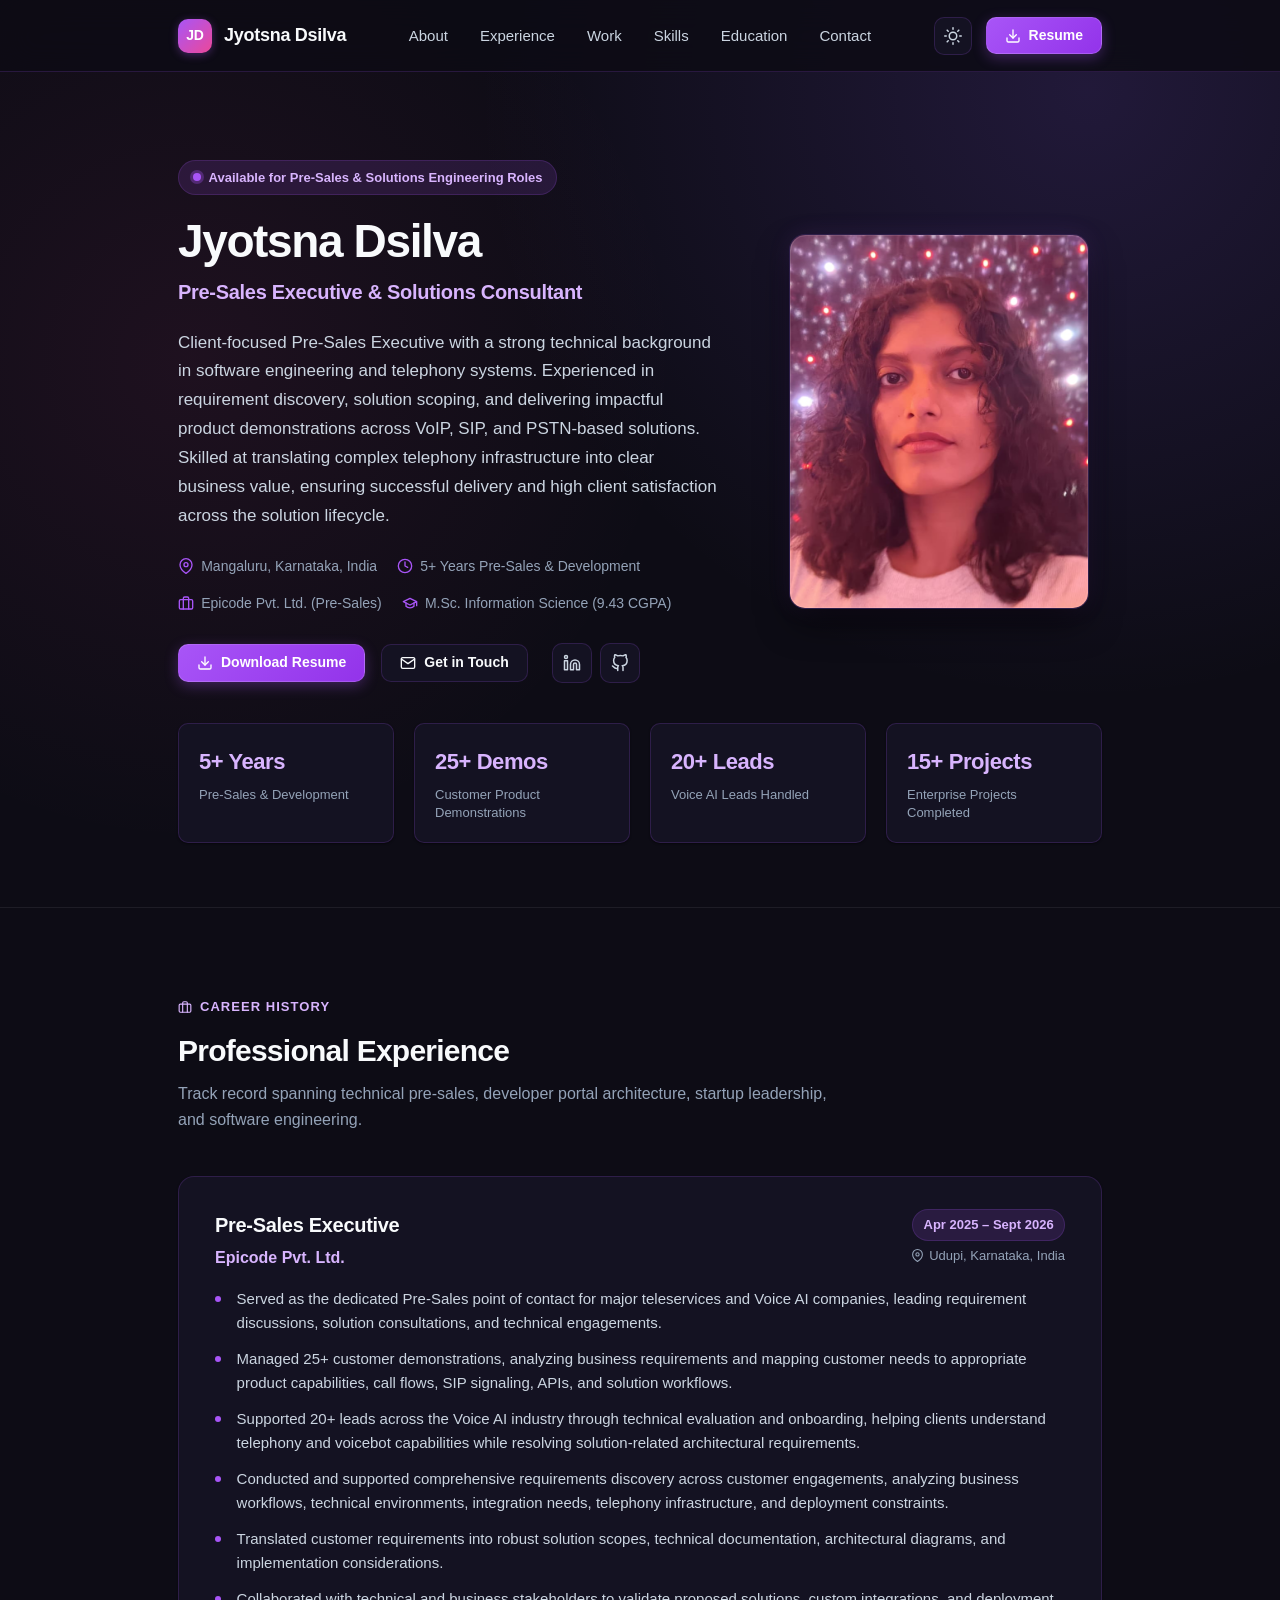
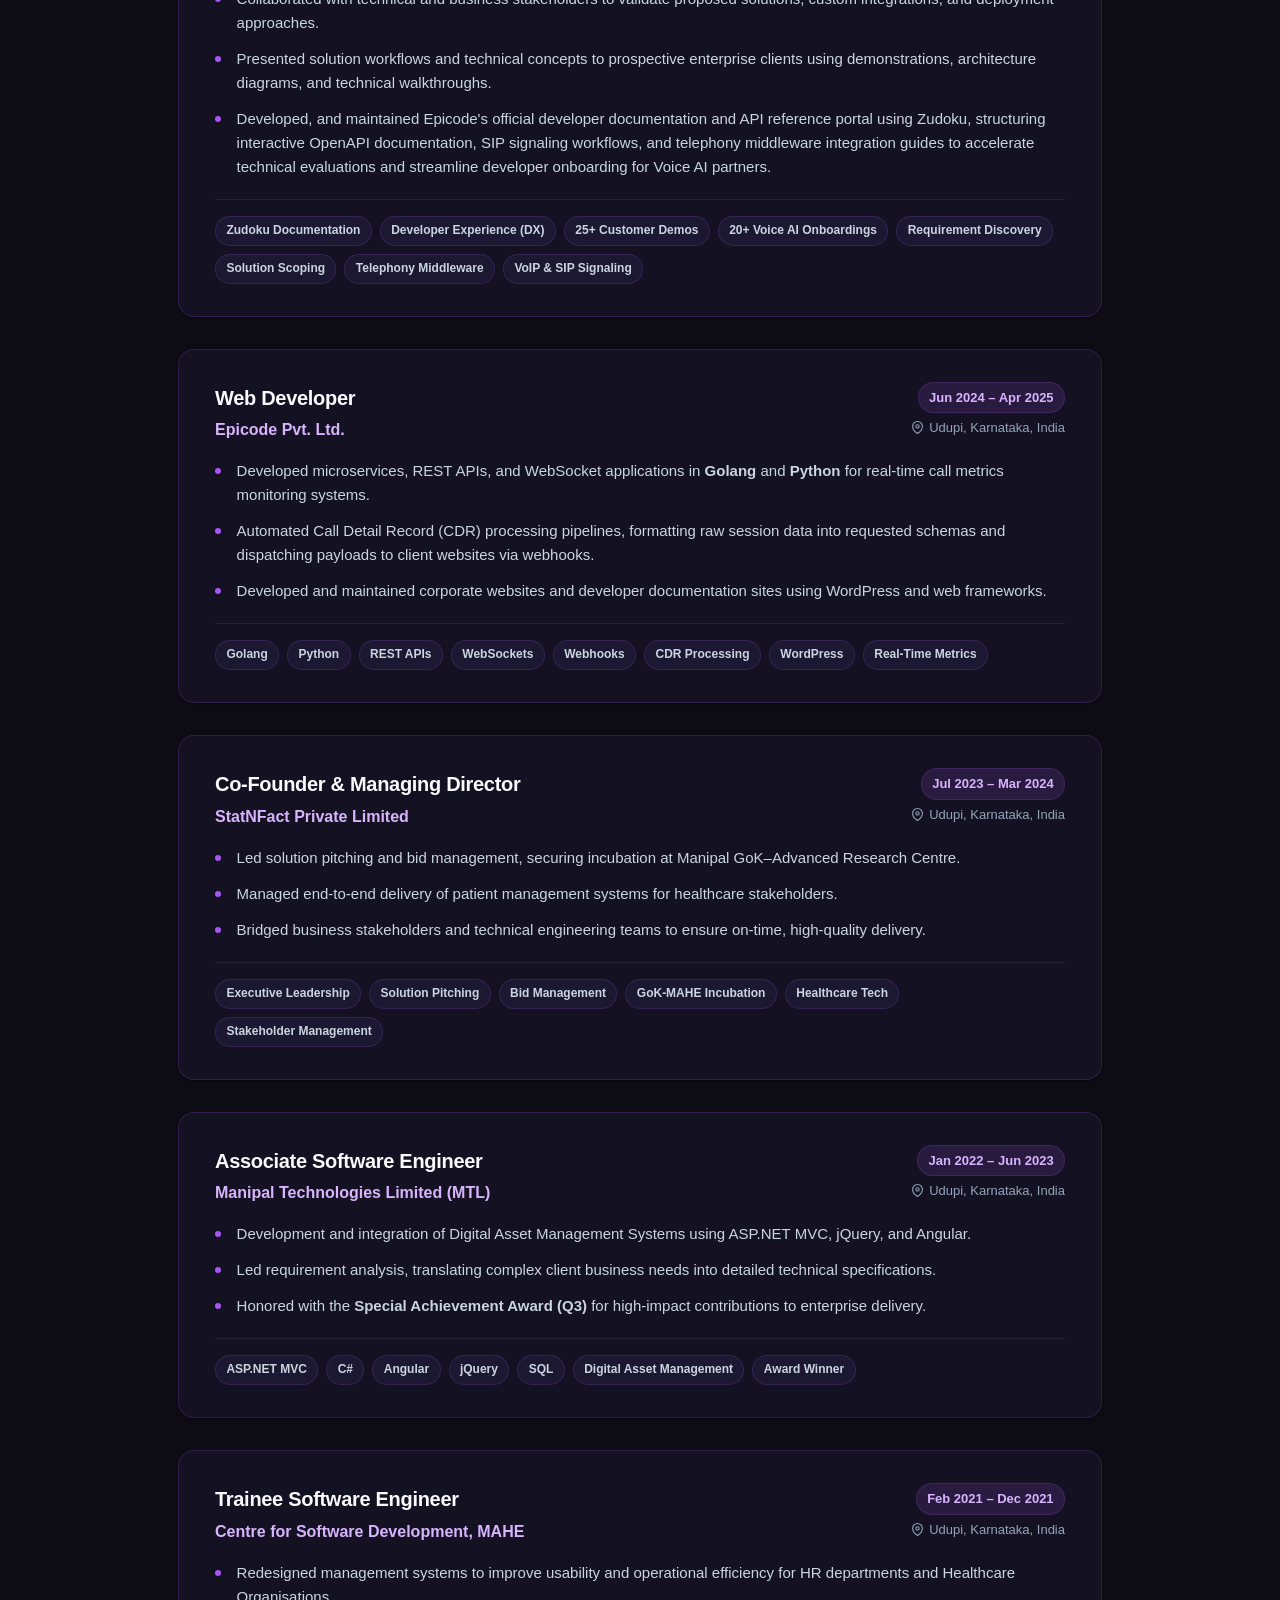
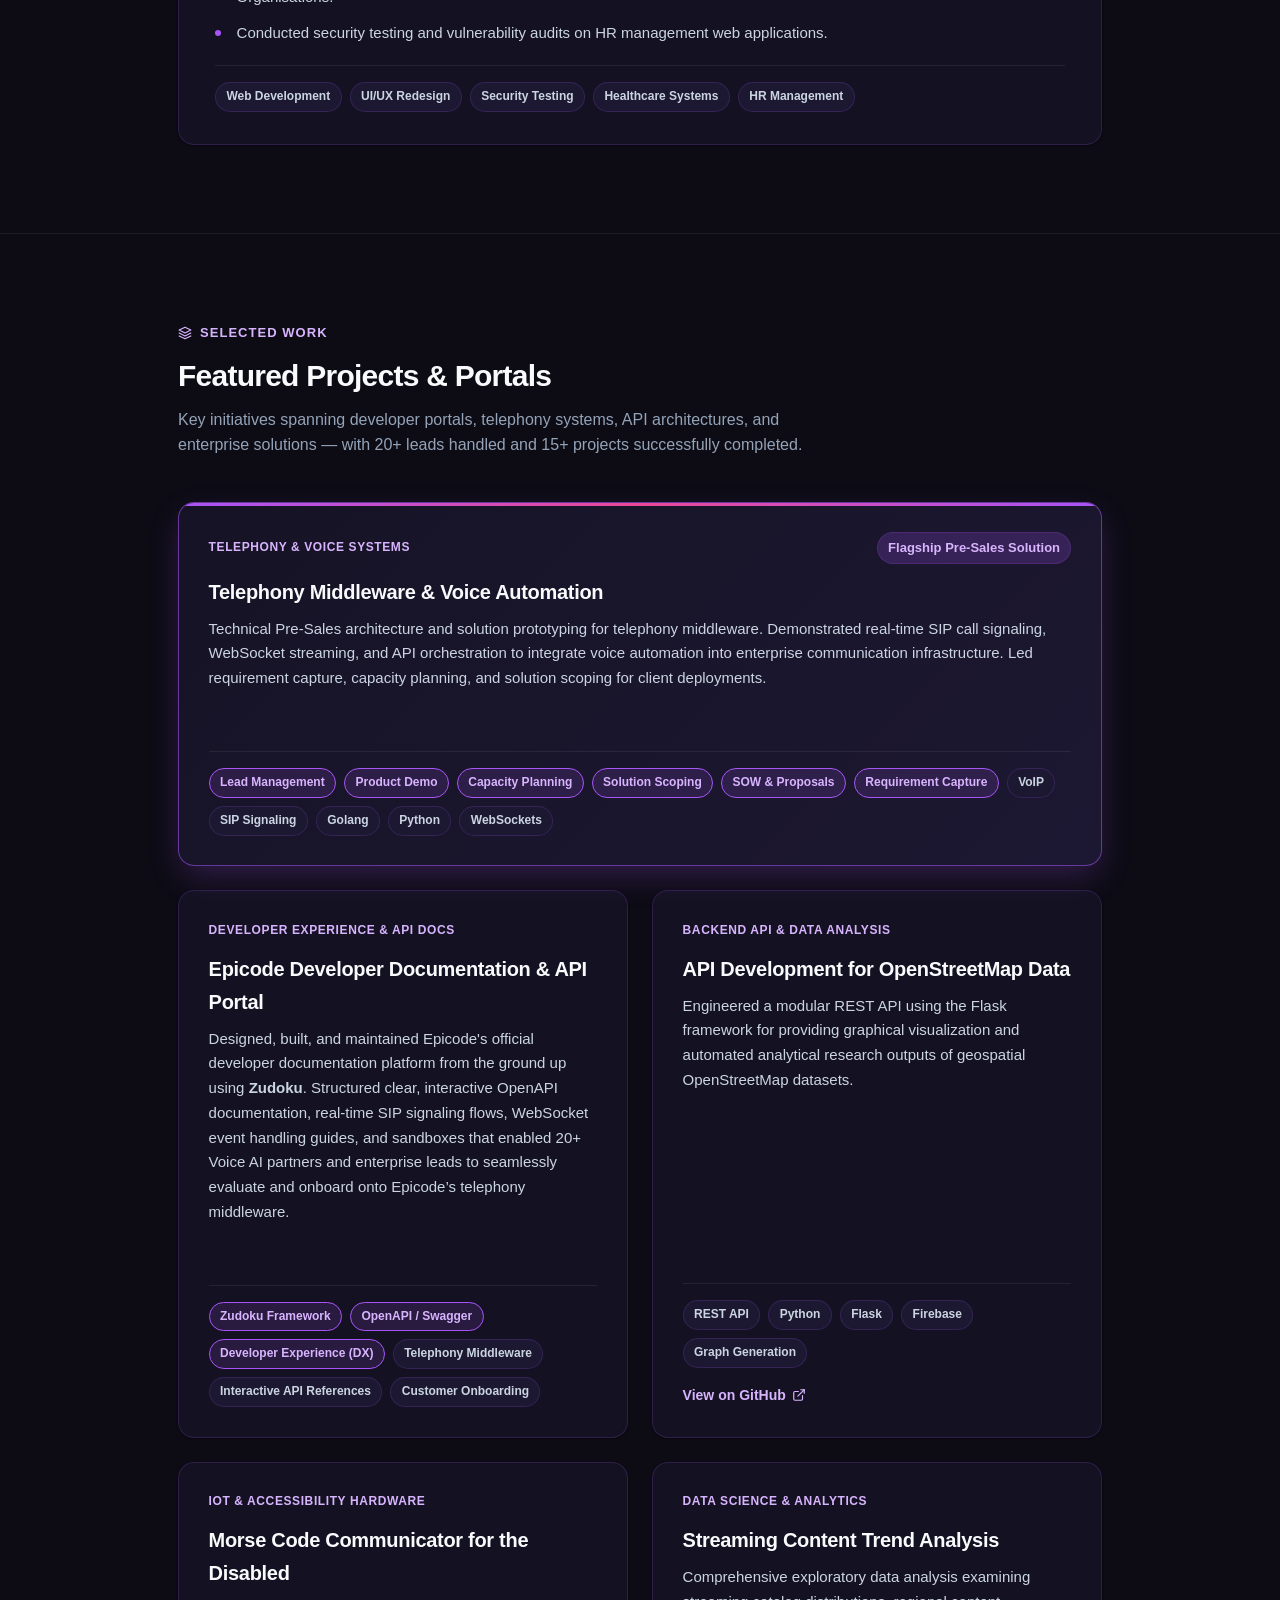
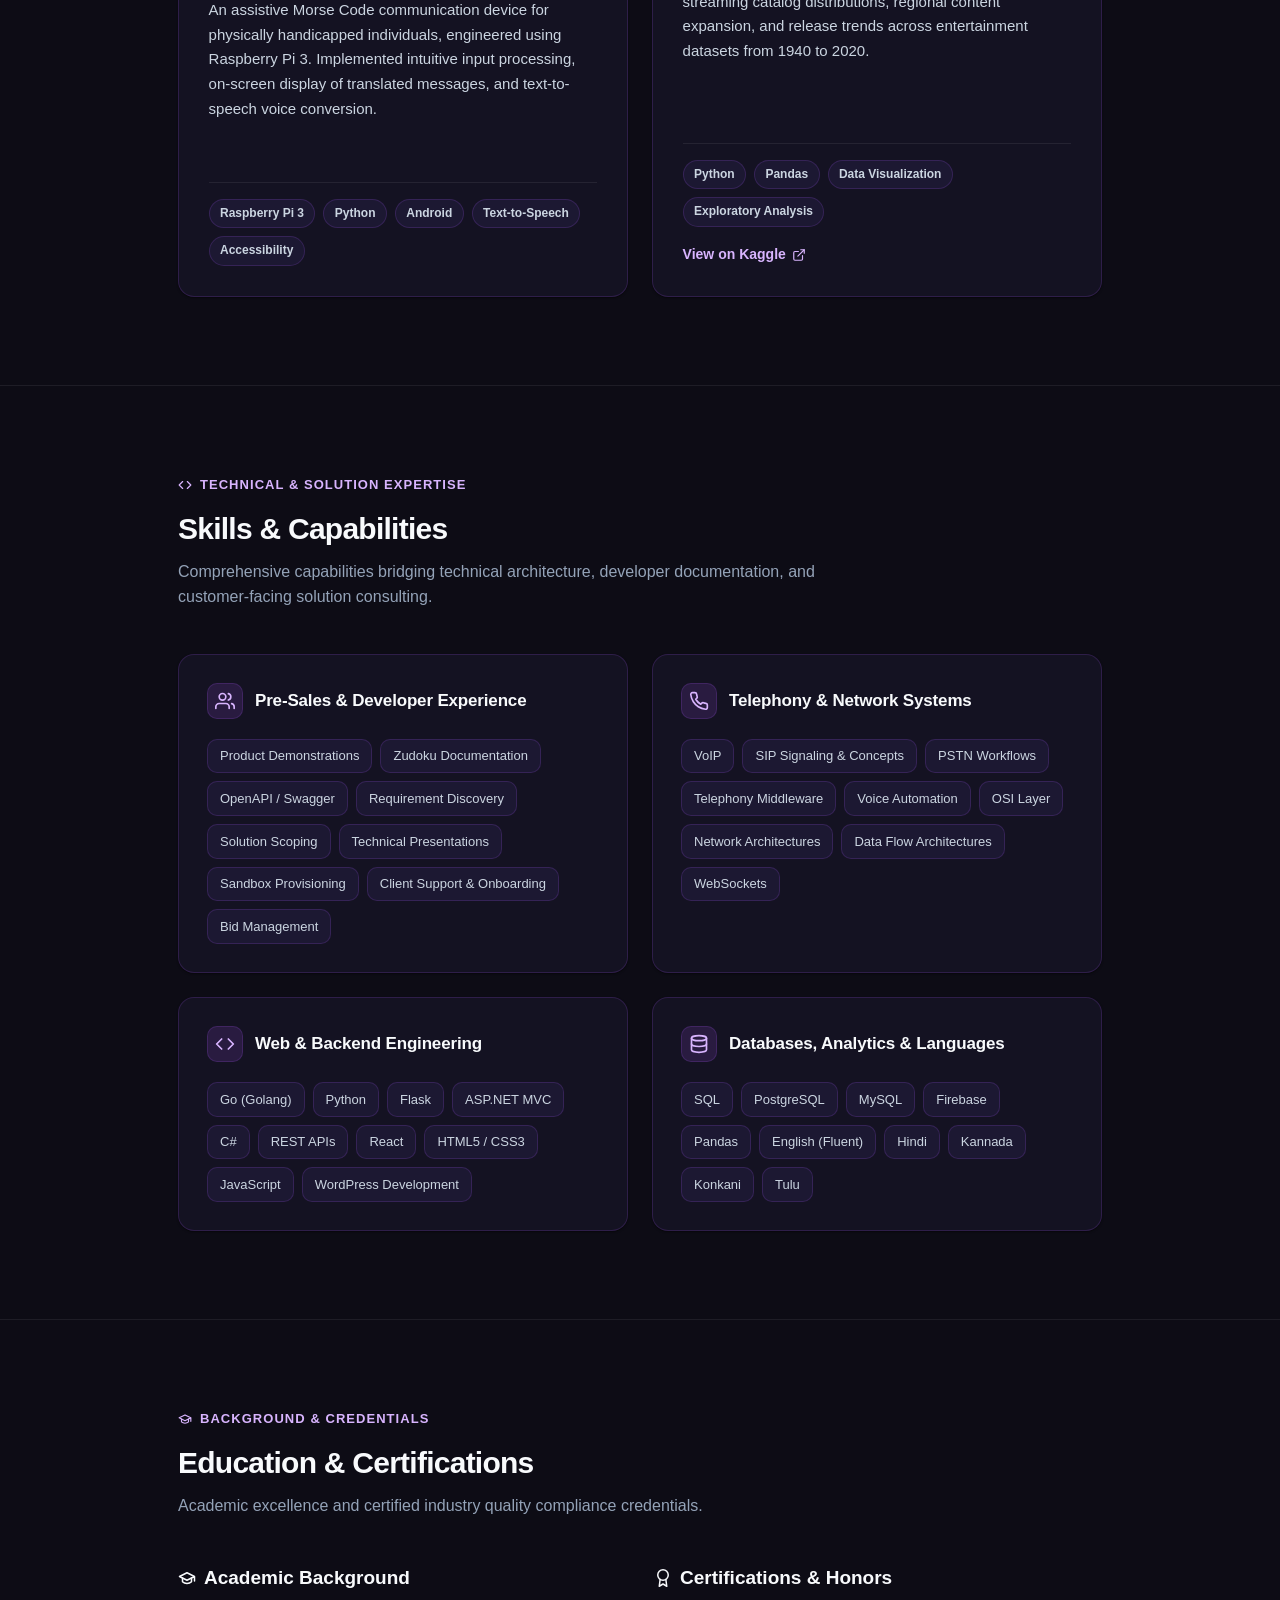
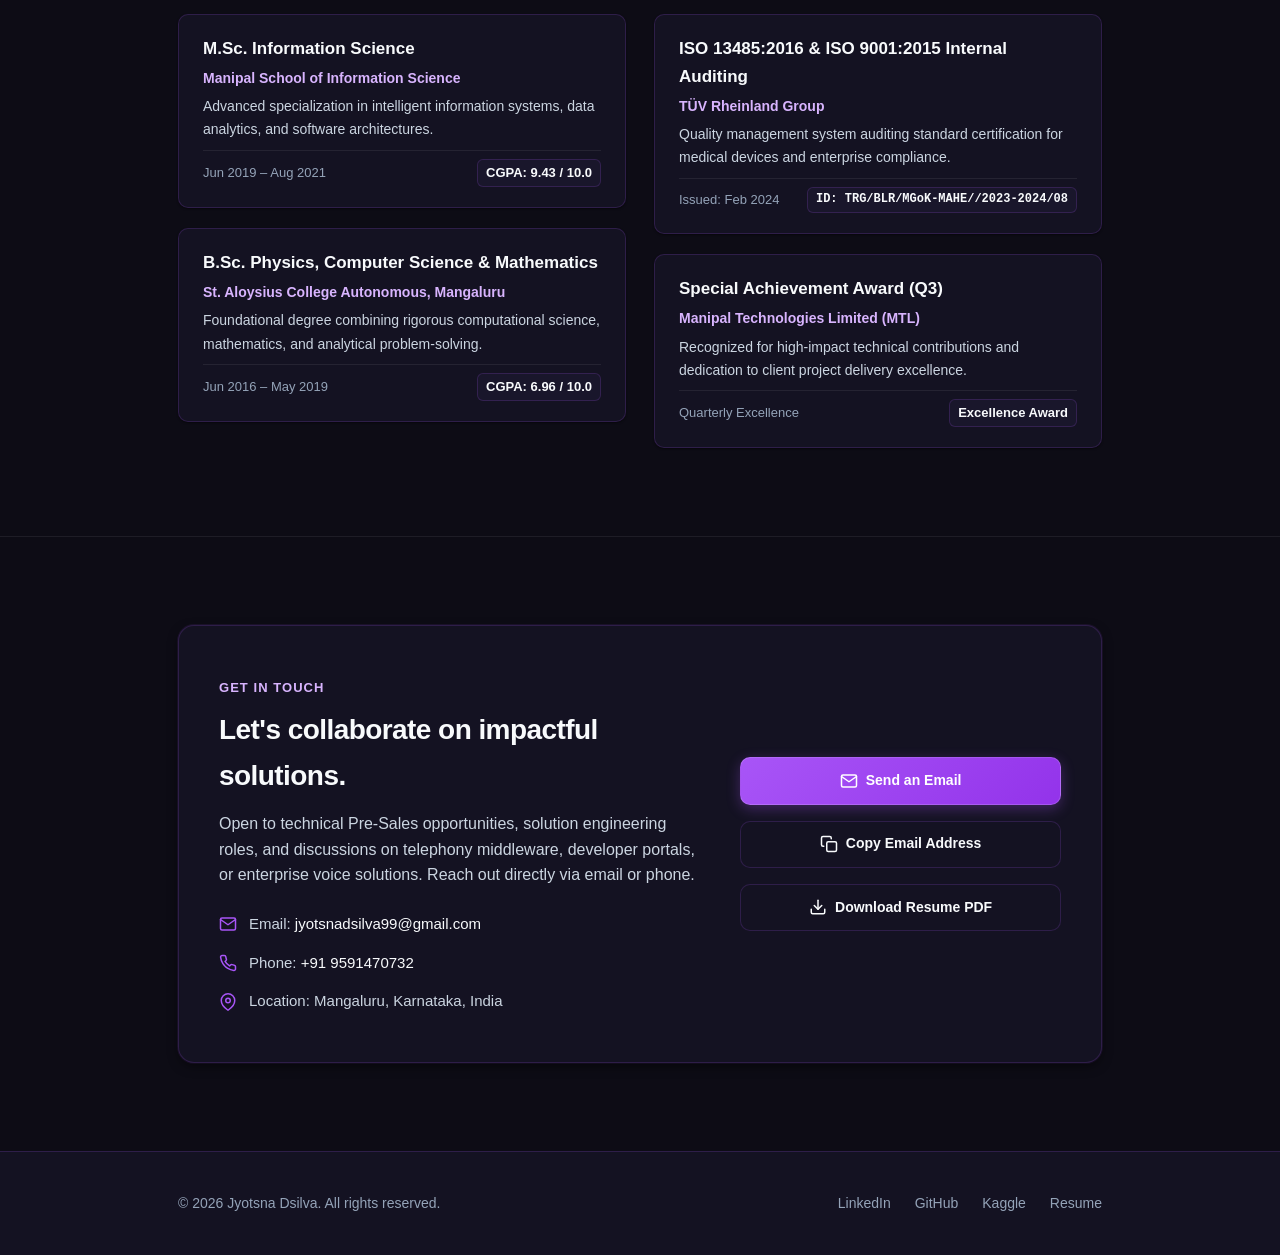
==== commit 7d6c410f: "Update Pre-Sales Executive experience description and sync Oxford CV" ====
--- a/index.html
+++ b/index.html
@@ -223,13 +223,13 @@
 
             <ul class="experience-bullets">
               <li>Served as the dedicated Pre-Sales point of contact for major teleservices and Voice AI companies, leading requirement discussions, solution consultations, and technical engagements.</li>
-              <li>Managed <strong>25+ customer demonstrations</strong>, analyzing business requirements and mapping customer needs to appropriate product capabilities, call flows, SIP signaling, APIs, and solution workflows.</li>
-              <li>Supported <strong>20+ leads across the Voice AI industry</strong> through technical evaluation and onboarding, helping clients understand telephony and voicebot capabilities while resolving solution-related architectural requirements.</li>
-              <li>Conducted comprehensive requirements discovery across customer engagements, analyzing business workflows, technical environments, integration needs, telephony infrastructure, and deployment constraints.</li>
+              <li>Managed 25+ customer demonstrations, analyzing business requirements and mapping customer needs to appropriate product capabilities, call flows, SIP signaling, APIs, and solution workflows.</li>
+              <li>Supported 20+ leads across the Voice AI industry through technical evaluation and onboarding, helping clients understand telephony and voicebot capabilities while resolving solution-related architectural requirements.</li>
+              <li>Conducted and supported comprehensive requirements discovery across customer engagements, analyzing business workflows, technical environments, integration needs, telephony infrastructure, and deployment constraints.</li>
               <li>Translated customer requirements into robust solution scopes, technical documentation, architectural diagrams, and implementation considerations.</li>
               <li>Collaborated with technical and business stakeholders to validate proposed solutions, custom integrations, and deployment approaches.</li>
               <li>Presented solution workflows and technical concepts to prospective enterprise clients using demonstrations, architecture diagrams, and technical walkthroughs.</li>
-              <li>Architected, developed, and maintained Epicode's official developer documentation and API reference portal using <strong>Zudoku</strong>, structuring interactive OpenAPI documentation, SIP signaling workflows, and telephony middleware integration guides to accelerate technical evaluations and streamline developer onboarding for 20+ Voice AI partners.</li>
+              <li>Developed, and maintained Epicode's official developer documentation and API reference portal using Zudoku, structuring interactive OpenAPI documentation, SIP signaling workflows, and telephony middleware integration guides to accelerate technical evaluations and streamline developer onboarding for Voice AI partners.</li>
             </ul>
 
             <div class="tag-list">
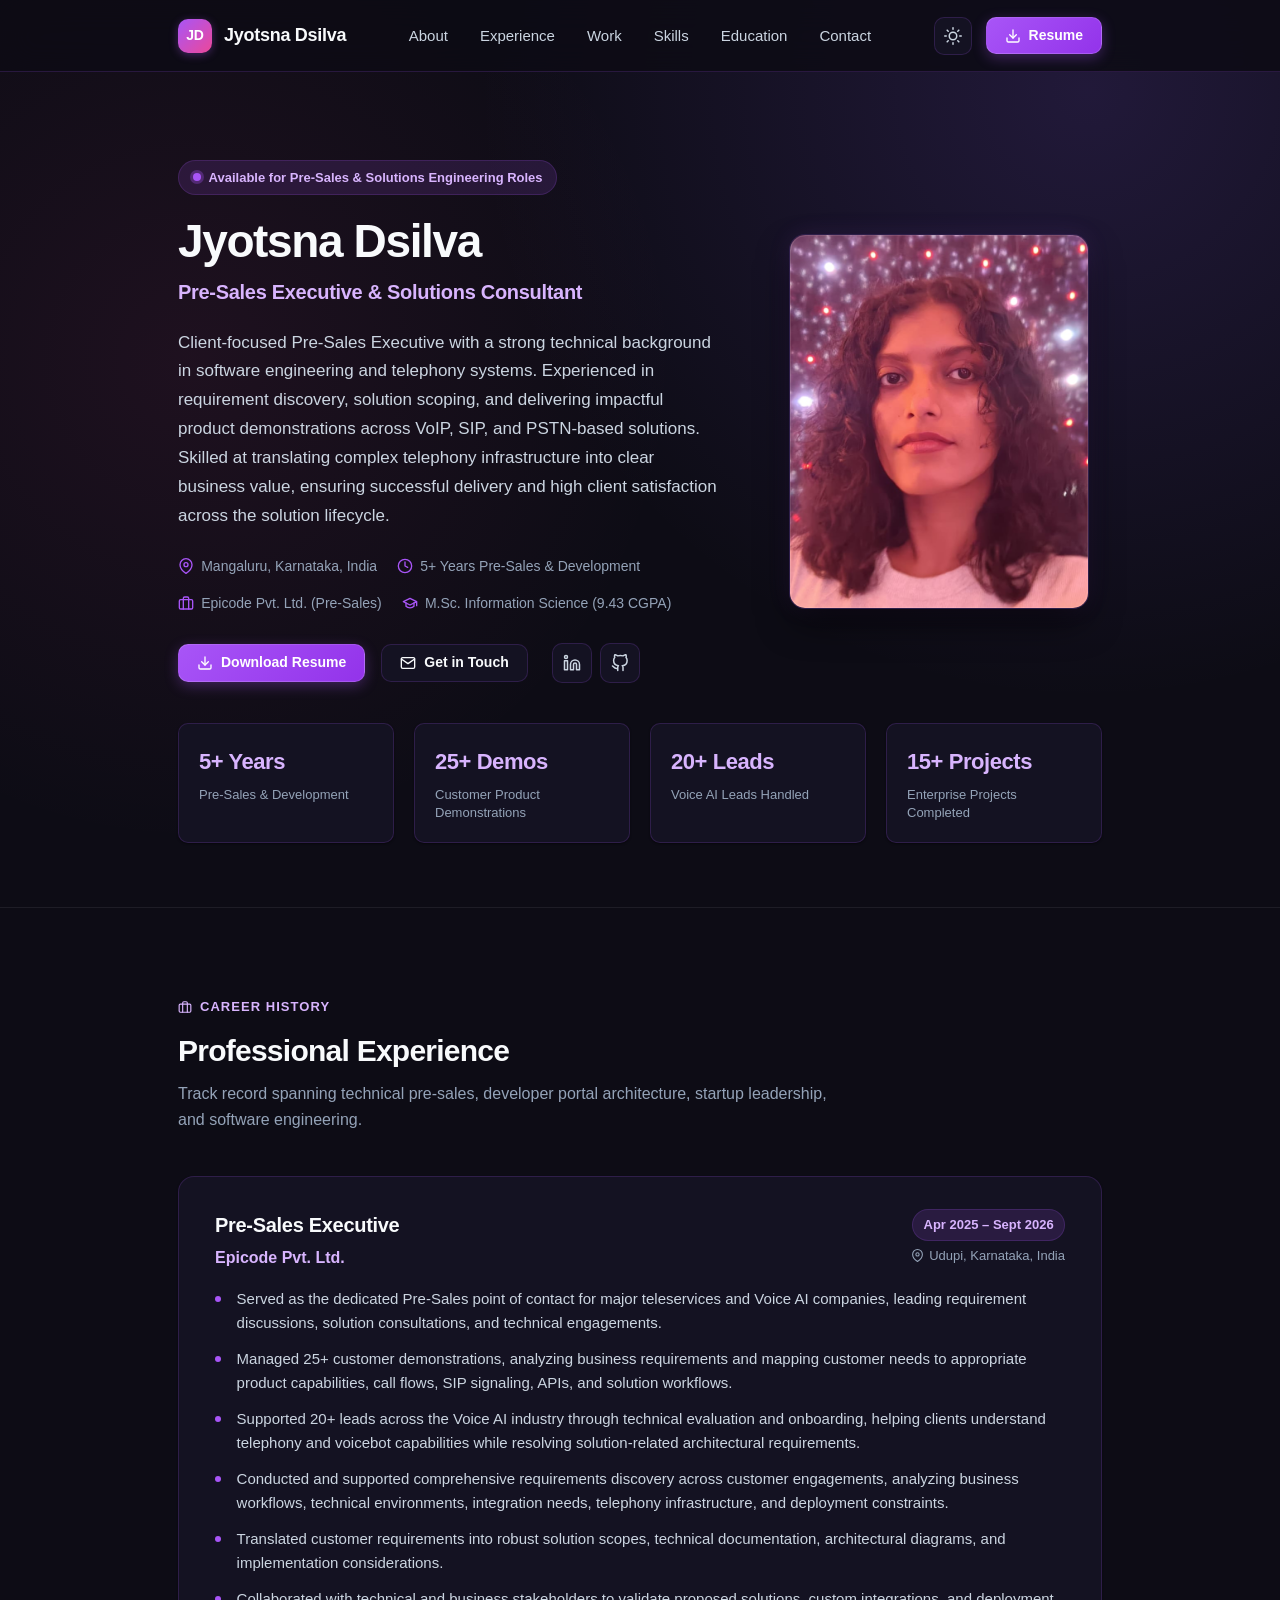
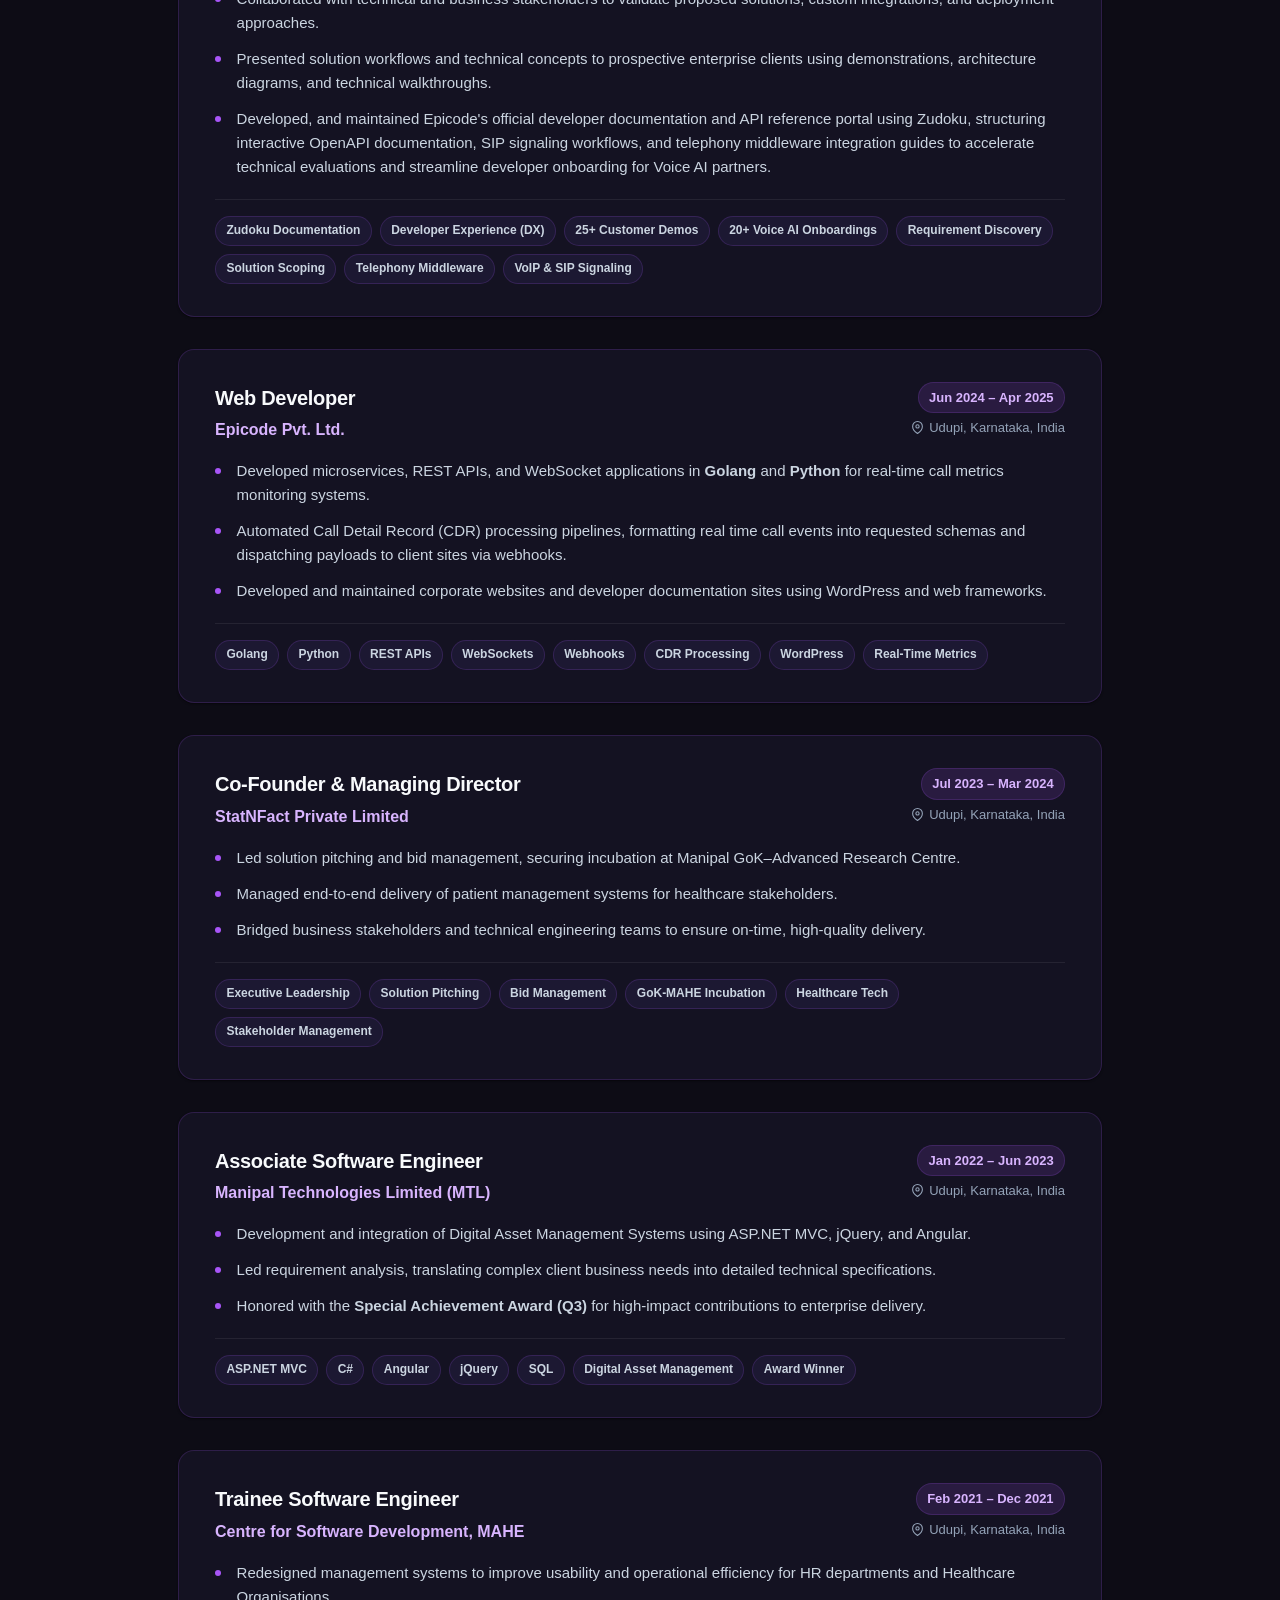
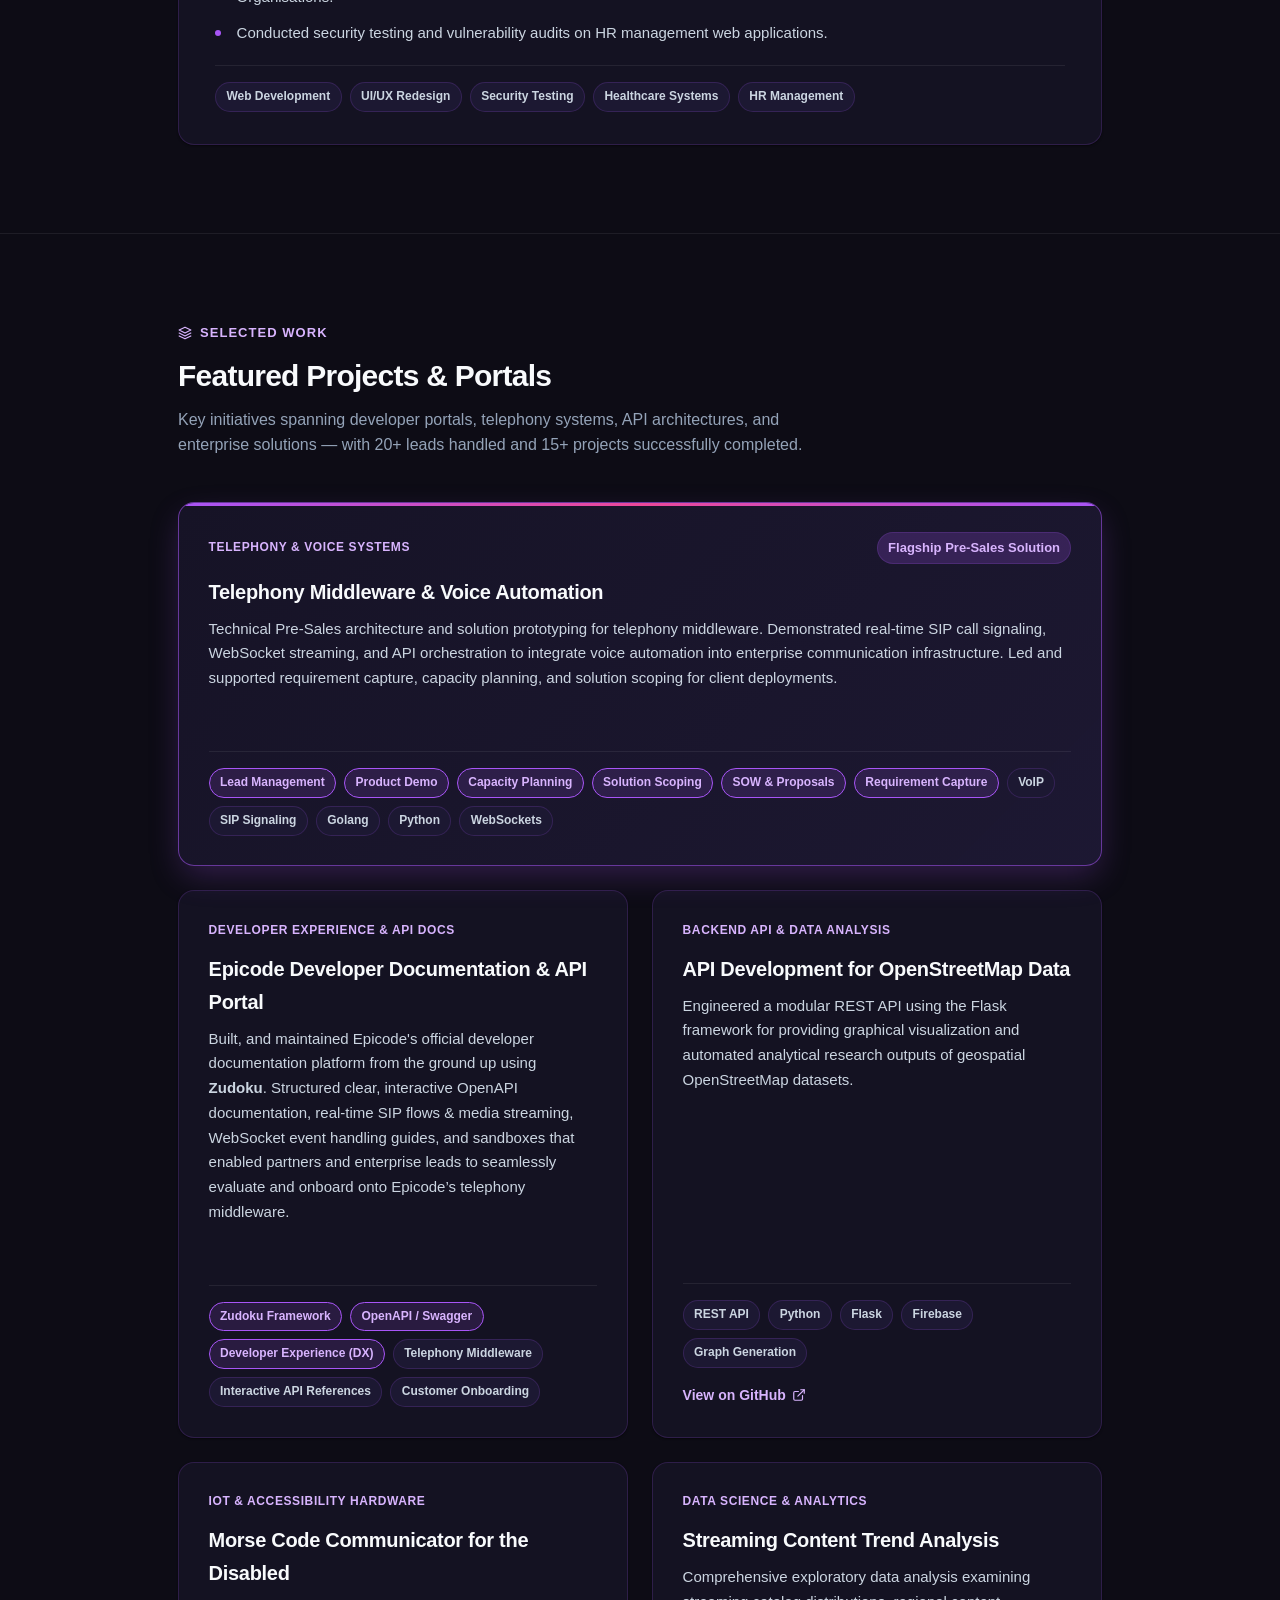
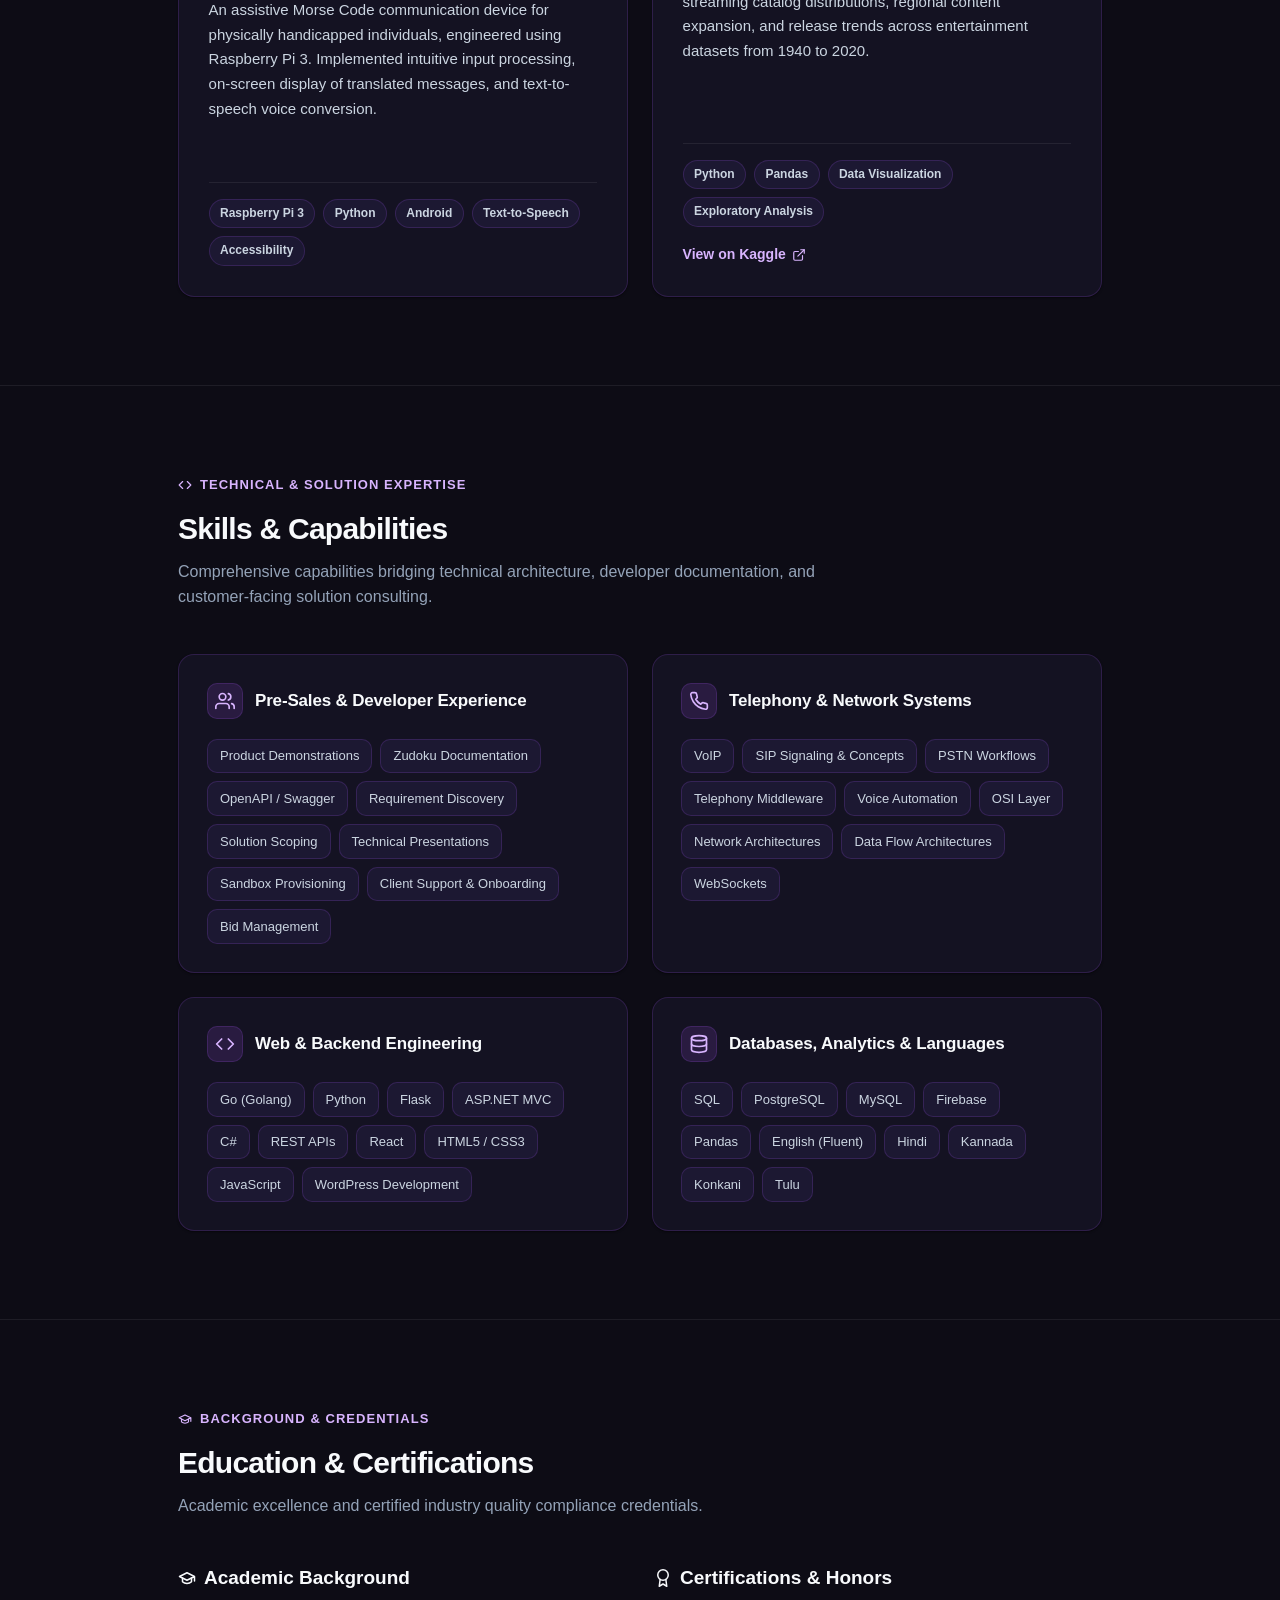
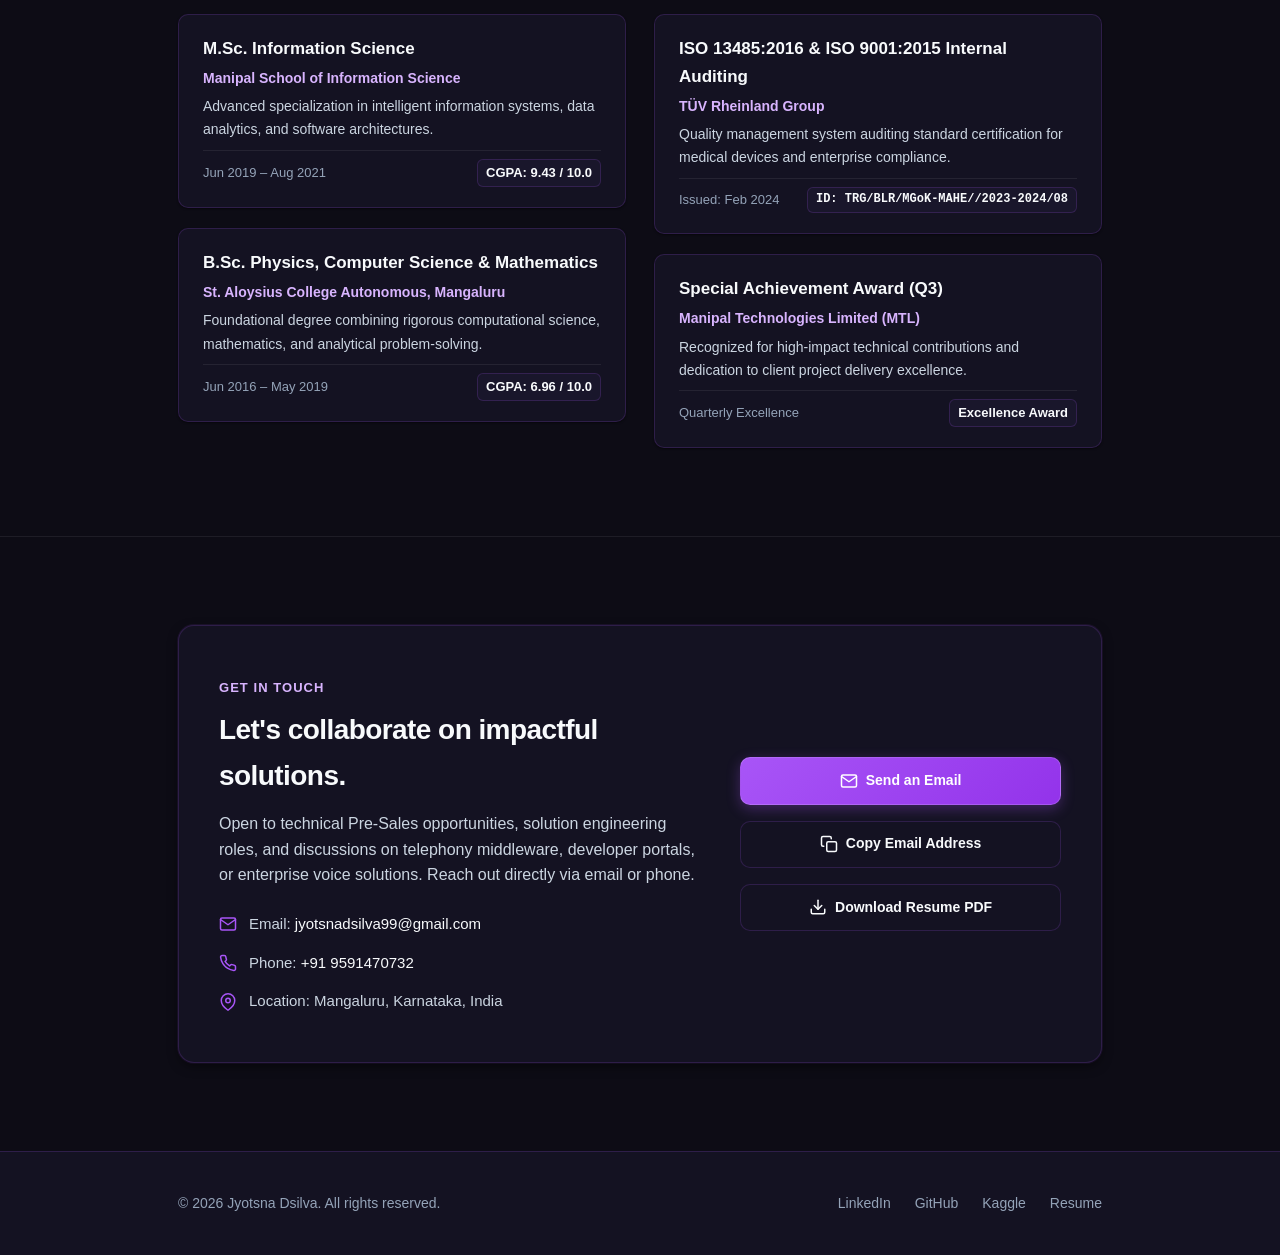
==== commit efbb4c22: "Update project descriptions and Web Developer experience details" ====
--- a/index.html
+++ b/index.html
@@ -265,7 +265,7 @@
 
             <ul class="experience-bullets">
               <li>Developed microservices, REST APIs, and WebSocket applications in <strong>Golang</strong> and <strong>Python</strong> for real-time call metrics monitoring systems.</li>
-              <li>Automated Call Detail Record (CDR) processing pipelines, formatting raw session data into requested schemas and dispatching payloads to client websites via webhooks.</li>
+              <li>Automated Call Detail Record (CDR) processing pipelines, formatting real time call events into requested schemas and dispatching payloads to client sites via webhooks.</li>
               <li>Developed and maintained corporate websites and developer documentation sites using WordPress and web frameworks.</li>
             </ul>
 
@@ -414,7 +414,7 @@
               </div>
               <h3 class="project-title">Telephony Middleware & Voice Automation</h3>
               <p class="project-desc">
-                Technical Pre-Sales architecture and solution prototyping for telephony middleware. Demonstrated real-time SIP call signaling, WebSocket streaming, and API orchestration to integrate voice automation into enterprise communication infrastructure. Led requirement capture, capacity planning, and solution scoping for client deployments.
+                Technical Pre-Sales architecture and solution prototyping for telephony middleware. Demonstrated real-time SIP call signaling, WebSocket streaming, and API orchestration to integrate voice automation into enterprise communication infrastructure. Led and supported requirement capture, capacity planning, and solution scoping for client deployments.
               </p>
             </div>
             <div class="project-bottom">
@@ -442,7 +442,7 @@
               </div>
               <h3 class="project-title">Epicode Developer Documentation & API Portal</h3>
               <p class="project-desc">
-                Designed, built, and maintained Epicode's official developer documentation platform from the ground up using <strong>Zudoku</strong>. Structured clear, interactive OpenAPI documentation, real-time SIP signaling flows, WebSocket event handling guides, and sandboxes that enabled 20+ Voice AI partners and enterprise leads to seamlessly evaluate and onboard onto Epicode’s telephony middleware.
+                Built, and maintained Epicode's official developer documentation platform from the ground up using <strong>Zudoku</strong>. Structured clear, interactive OpenAPI documentation, real-time SIP flows & media streaming, WebSocket event handling guides, and sandboxes that enabled partners and enterprise leads to seamlessly evaluate and onboard onto Epicode’s telephony middleware.
               </p>
             </div>
             <div class="project-bottom">
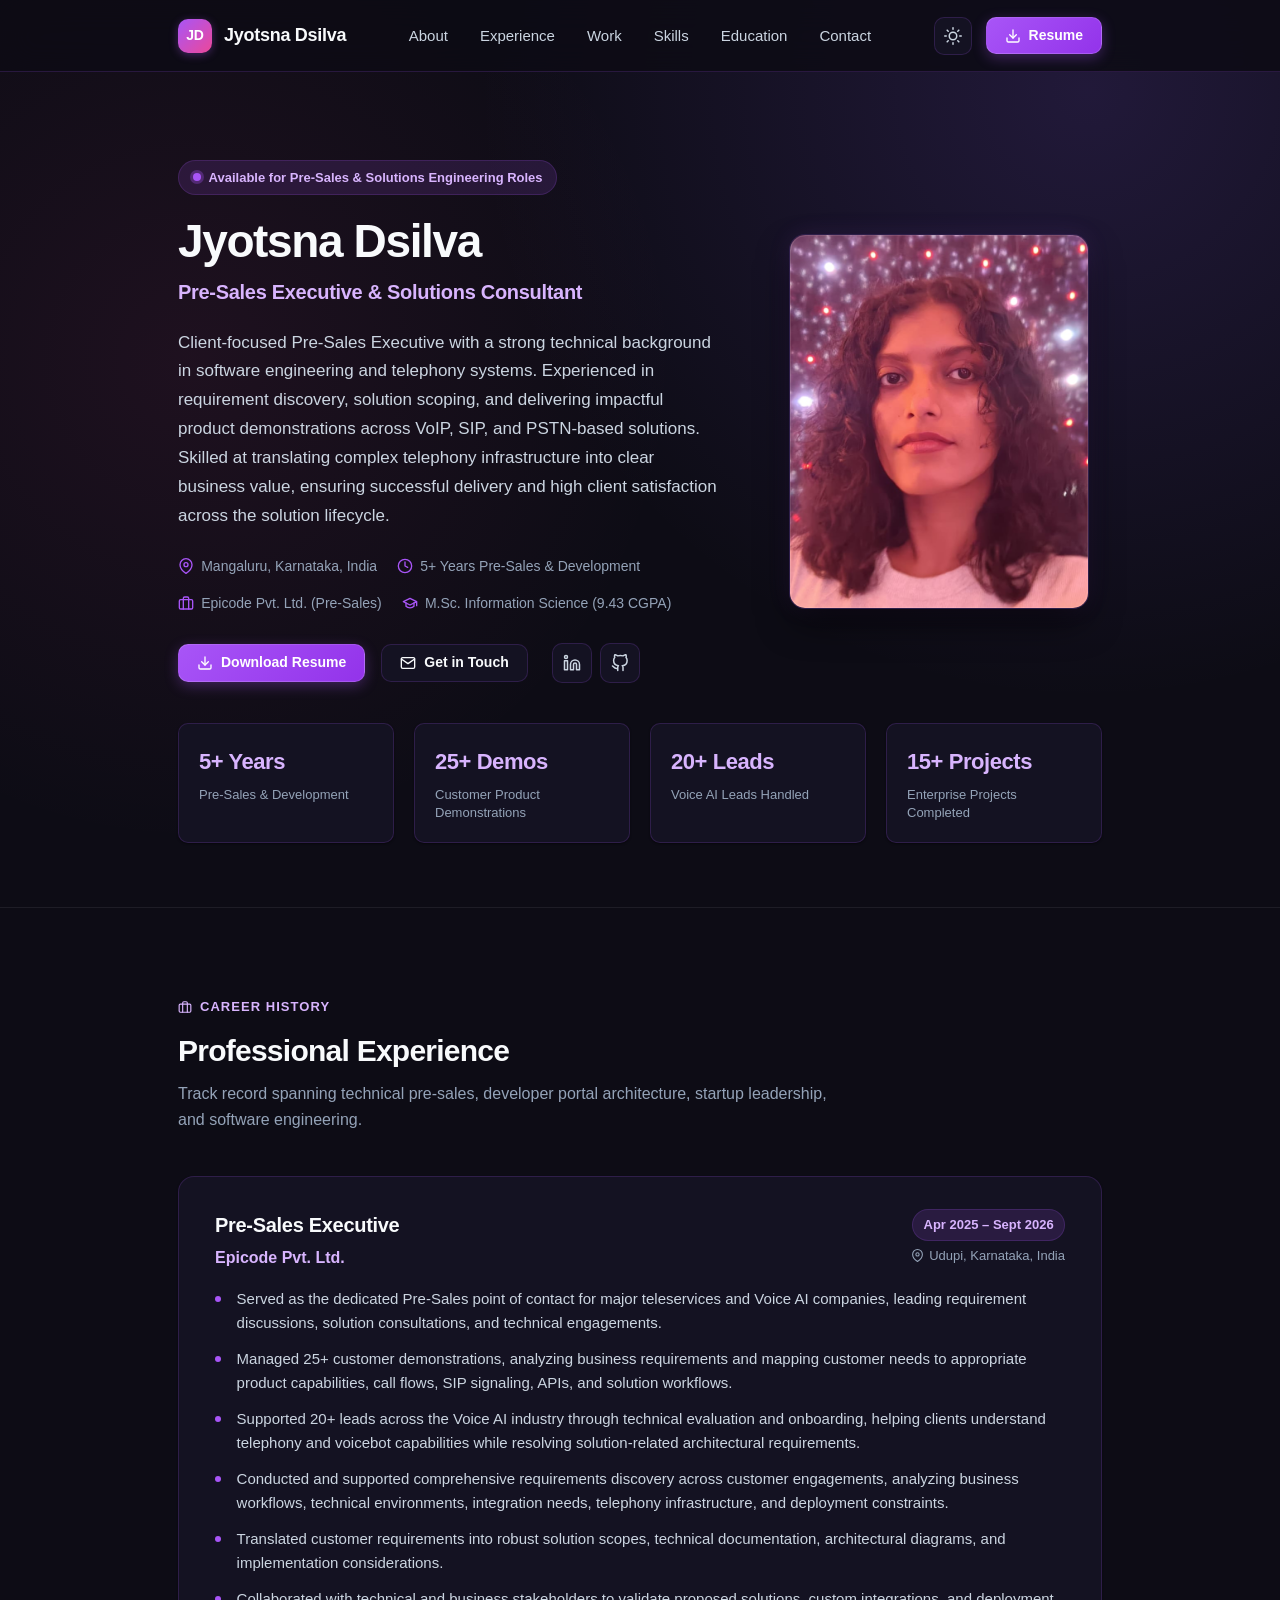
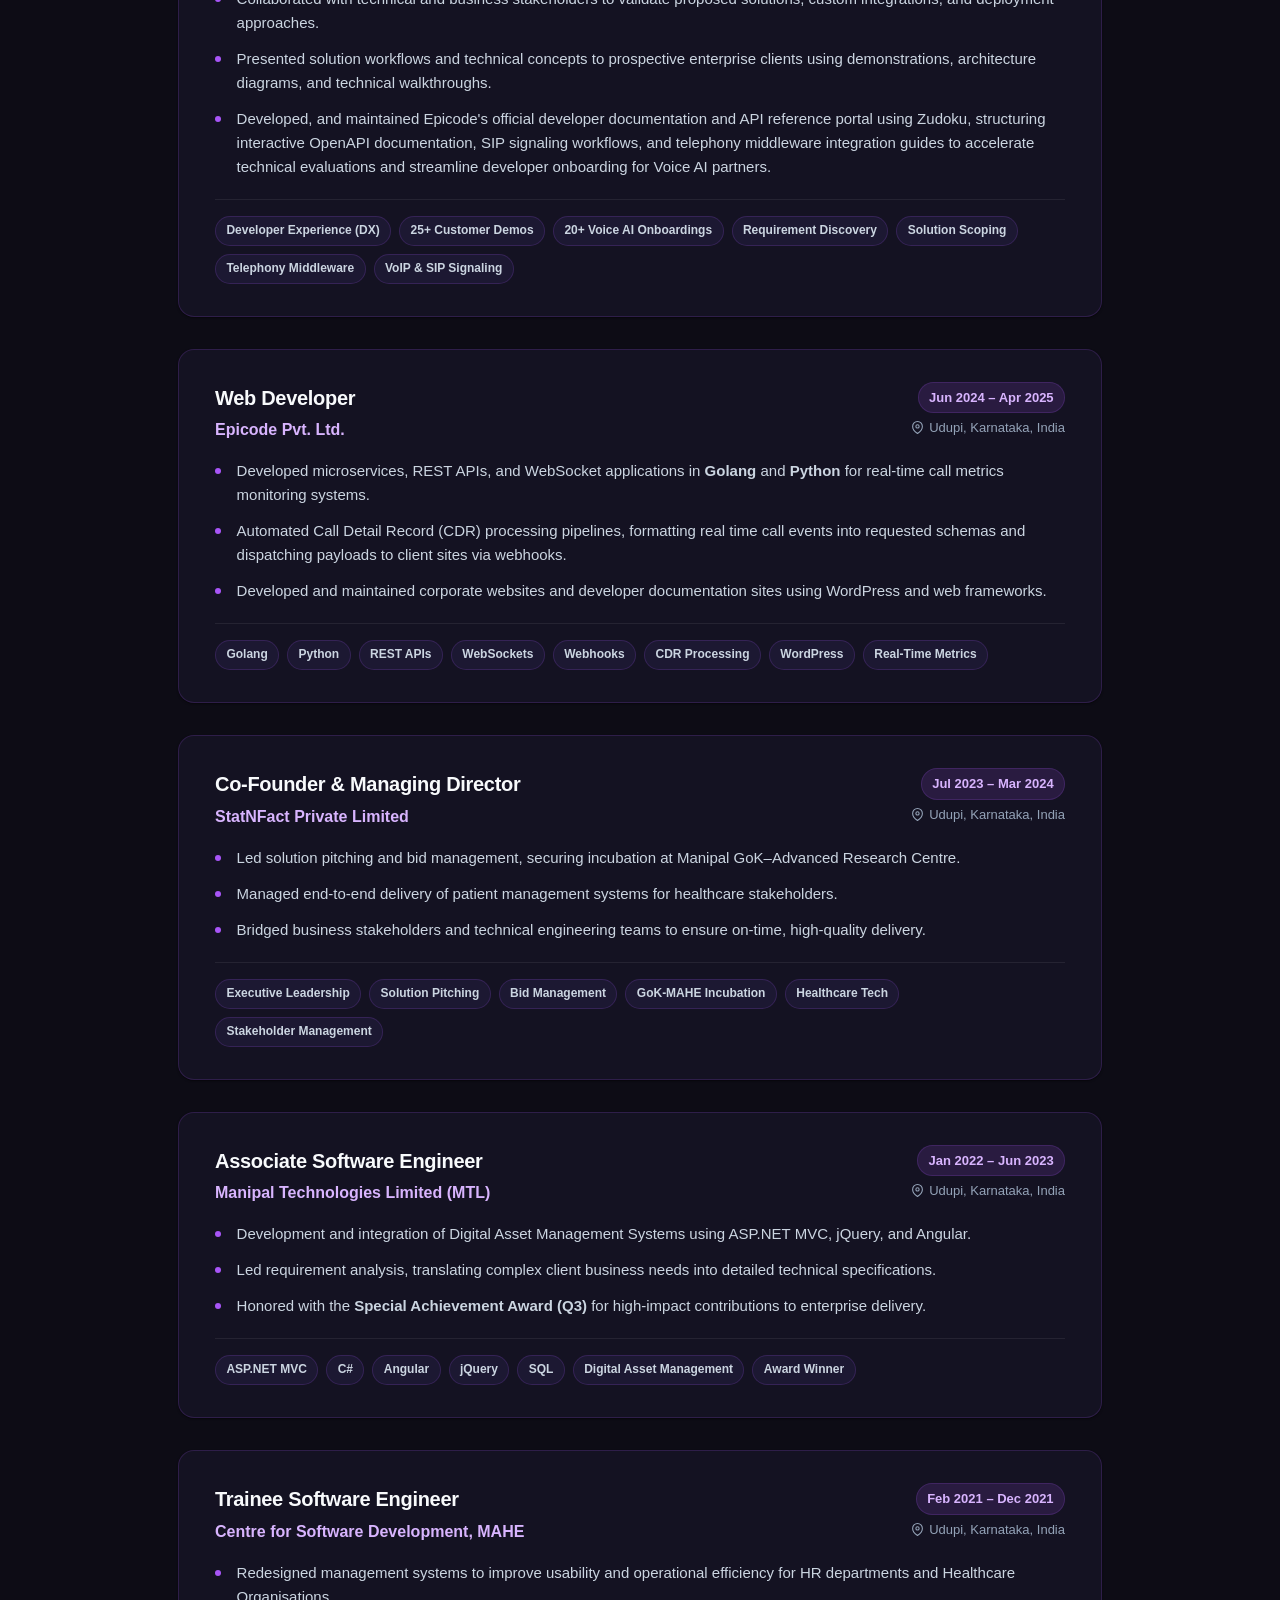
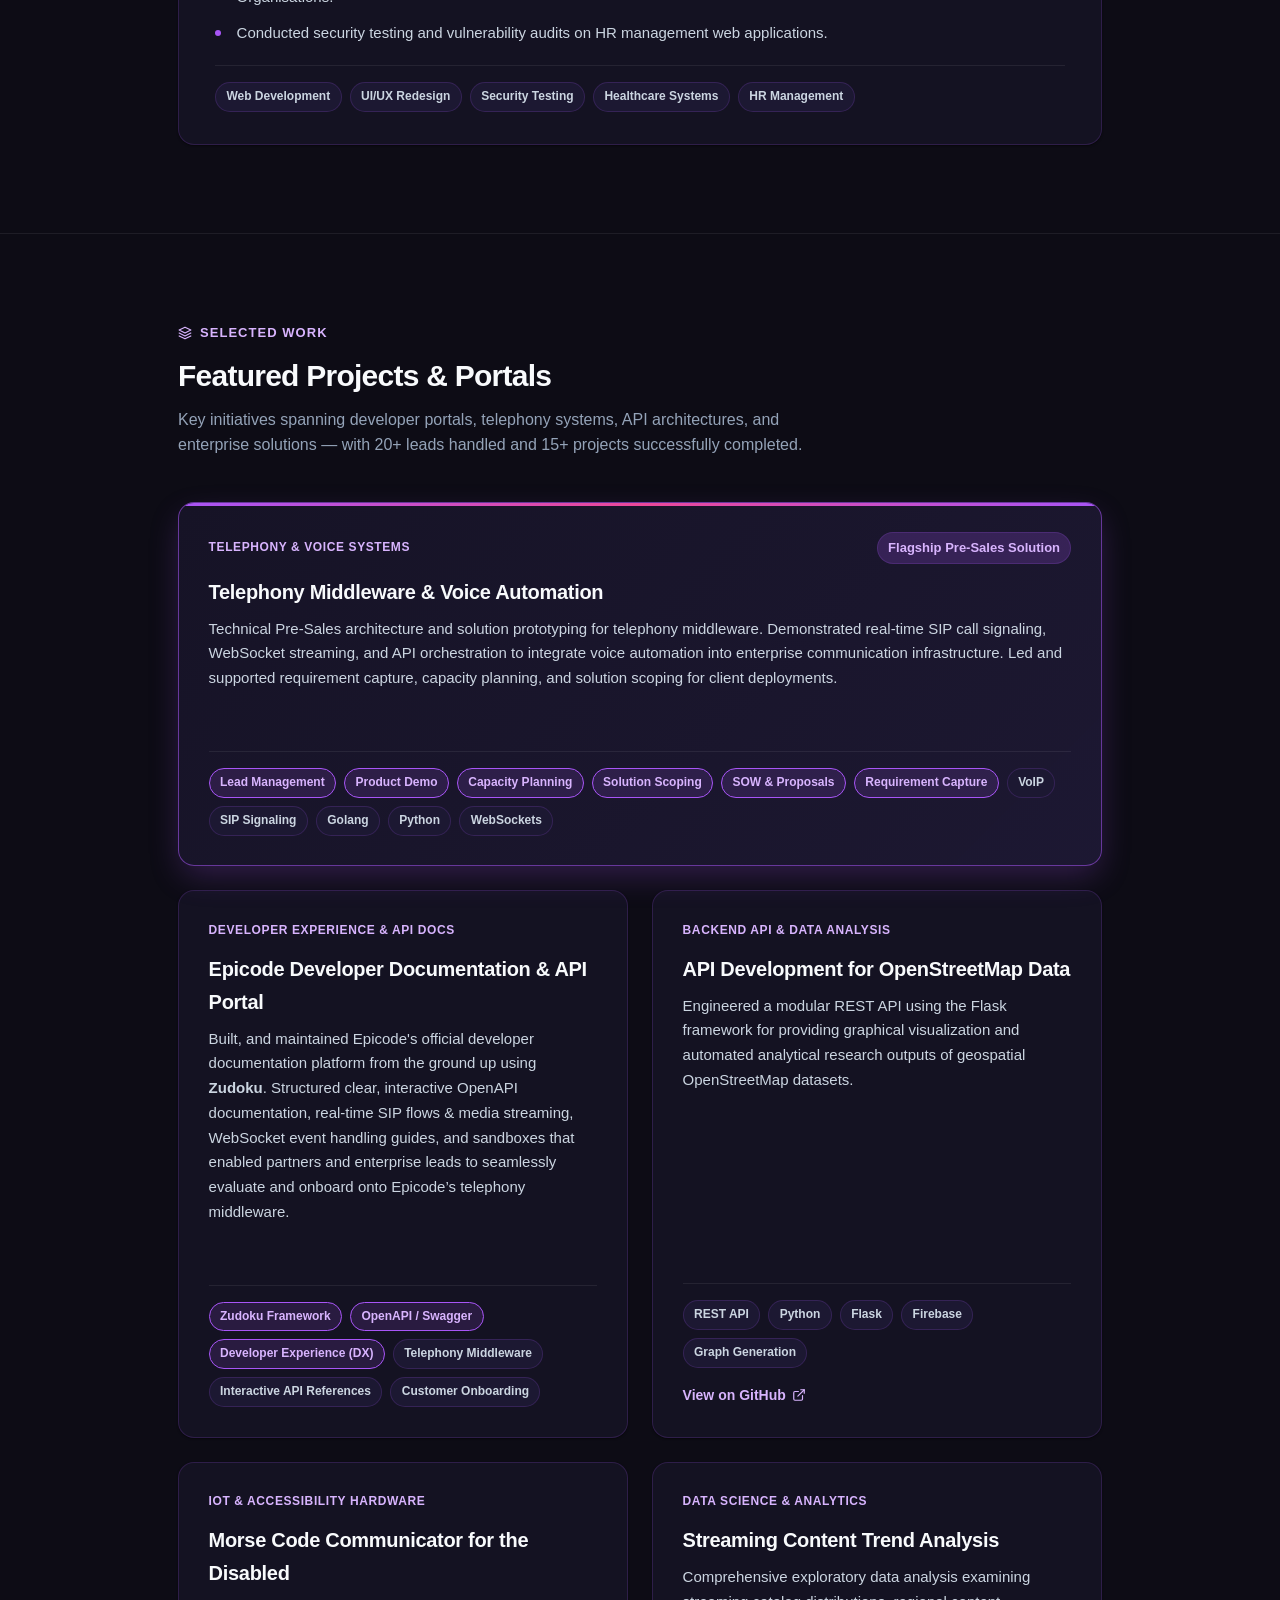
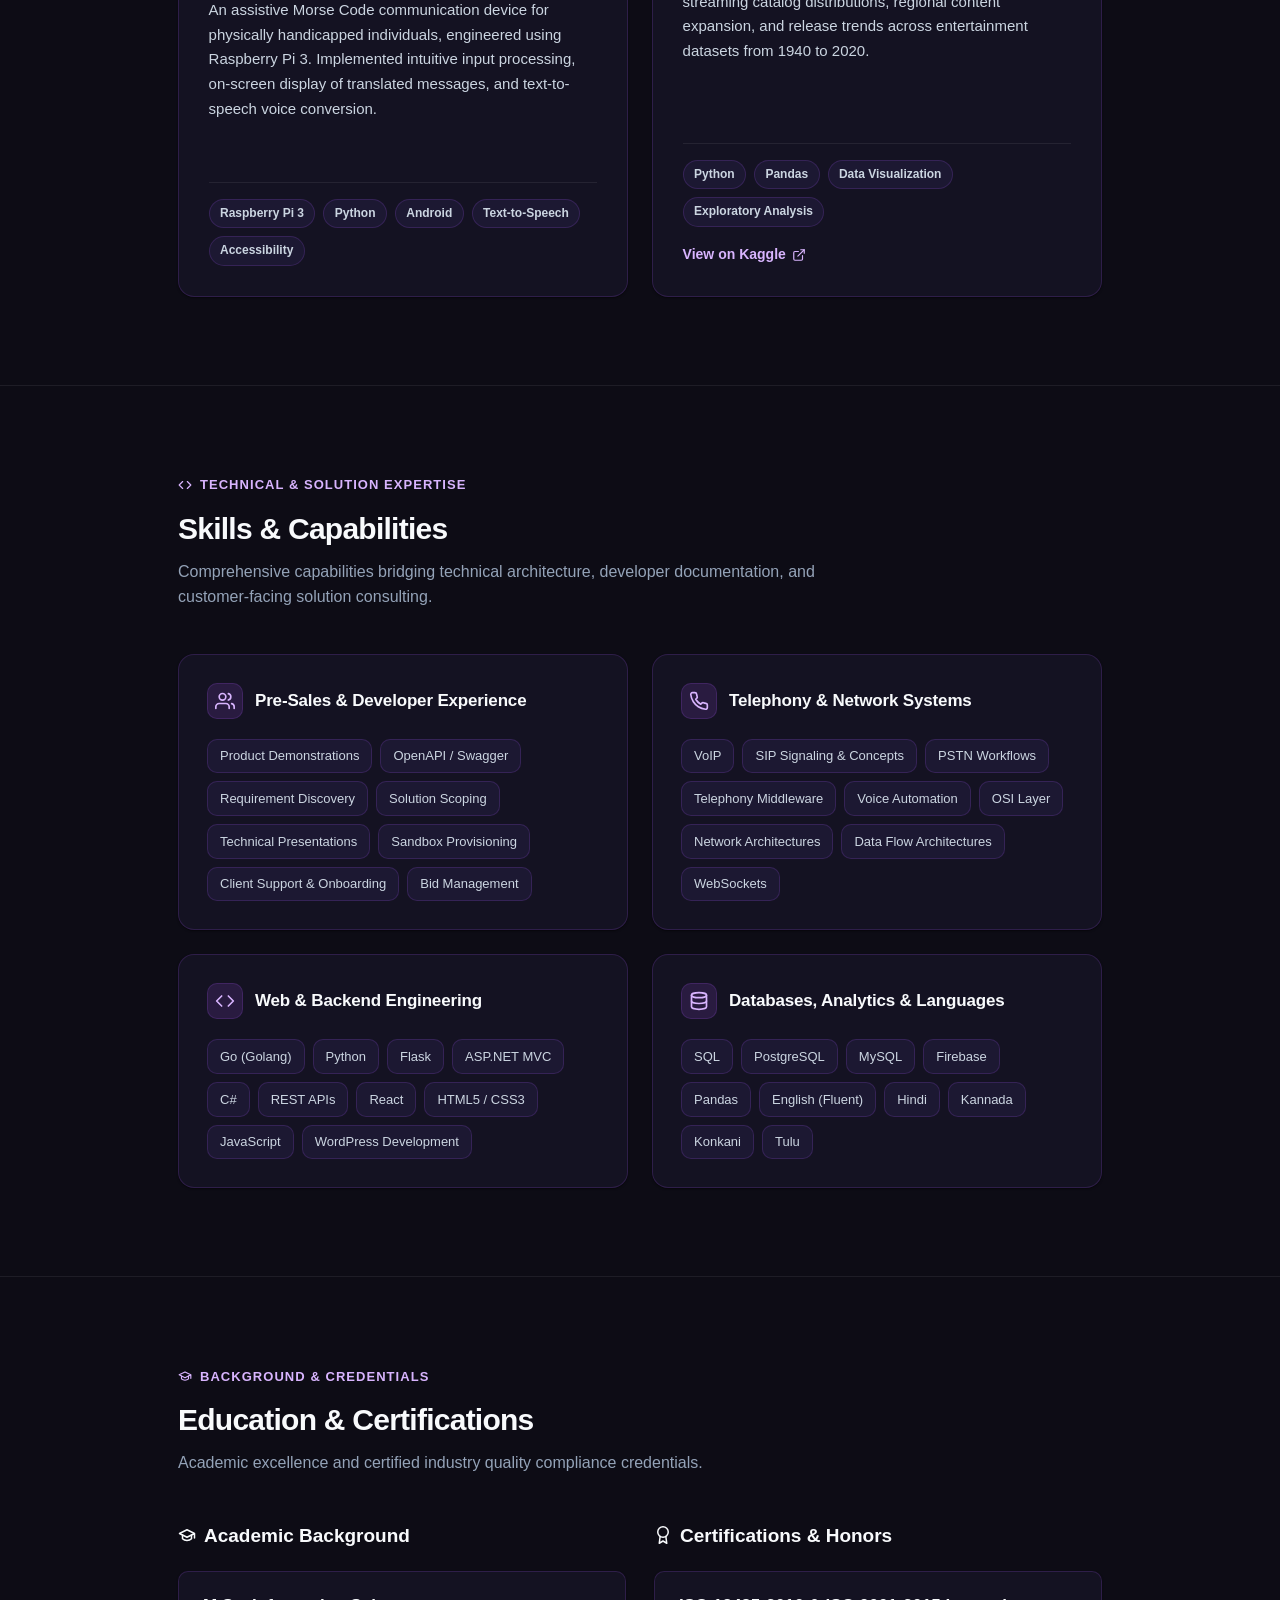
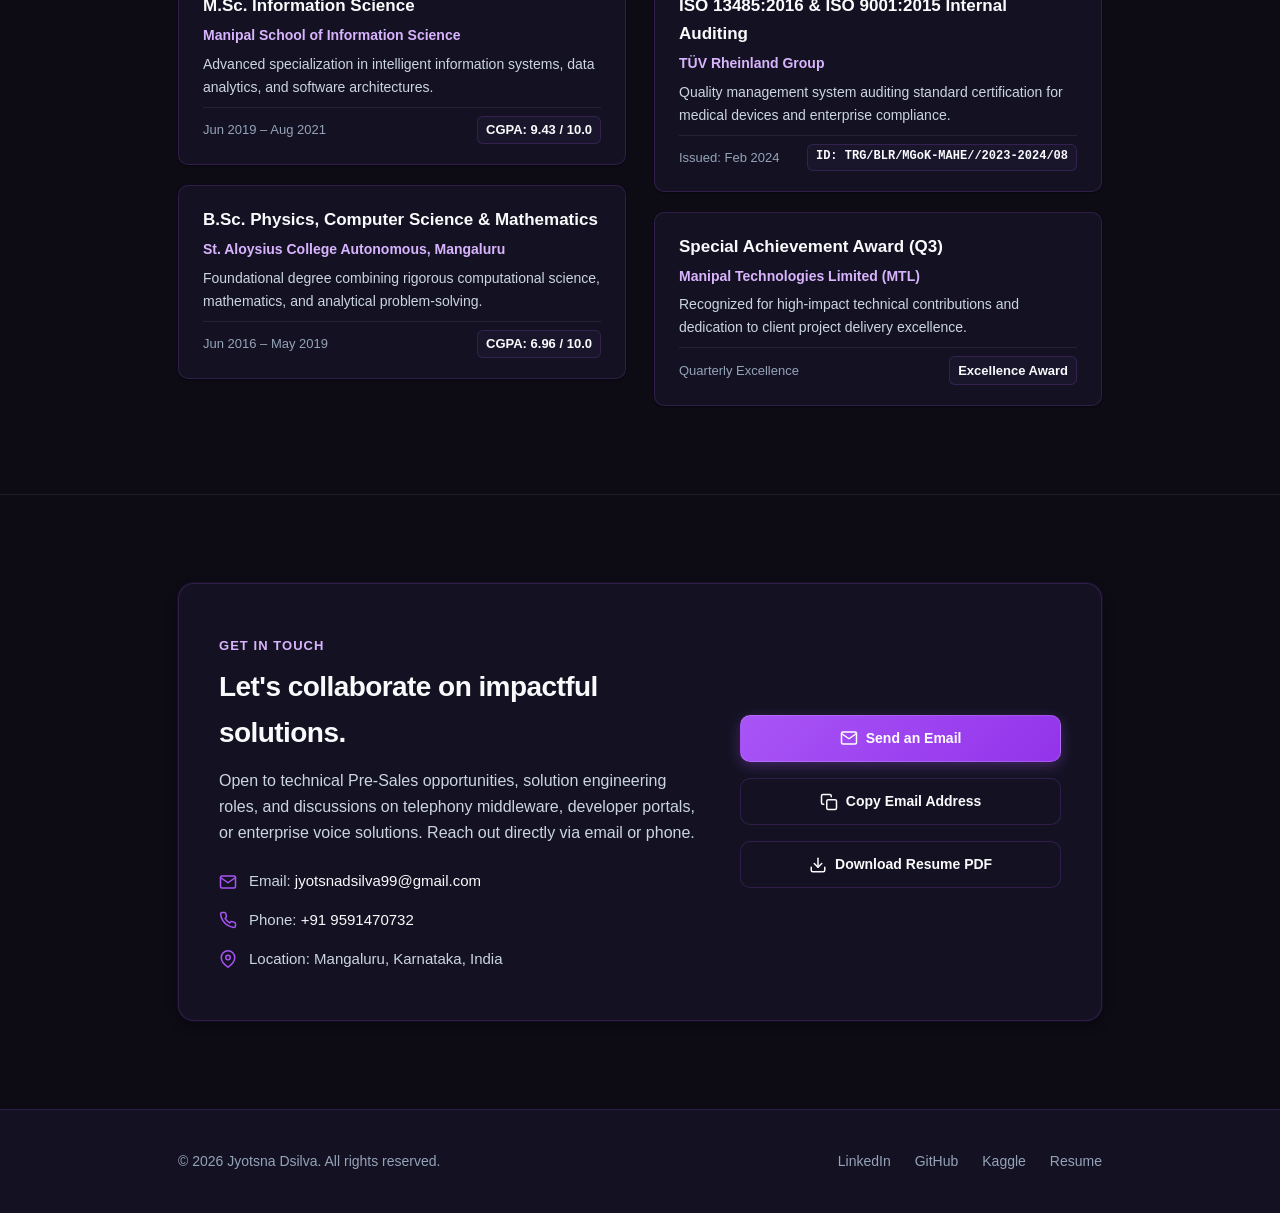
==== commit 3ff655d9: "Remove Zudoku Developer Portals from CV and Zudoku Documentation from index tags" ====
--- a/index.html
+++ b/index.html
@@ -233,7 +233,6 @@
             </ul>
 
             <div class="tag-list">
-              <span class="tag">Zudoku Documentation</span>
               <span class="tag">Developer Experience (DX)</span>
               <span class="tag">25+ Customer Demos</span>
               <span class="tag">20+ Voice AI Onboardings</span>
@@ -572,7 +571,6 @@
             </div>
             <div class="skill-chips">
               <span class="skill-chip">Product Demonstrations</span>
-              <span class="skill-chip">Zudoku Documentation</span>
               <span class="skill-chip">OpenAPI / Swagger</span>
               <span class="skill-chip">Requirement Discovery</span>
               <span class="skill-chip">Solution Scoping</span>
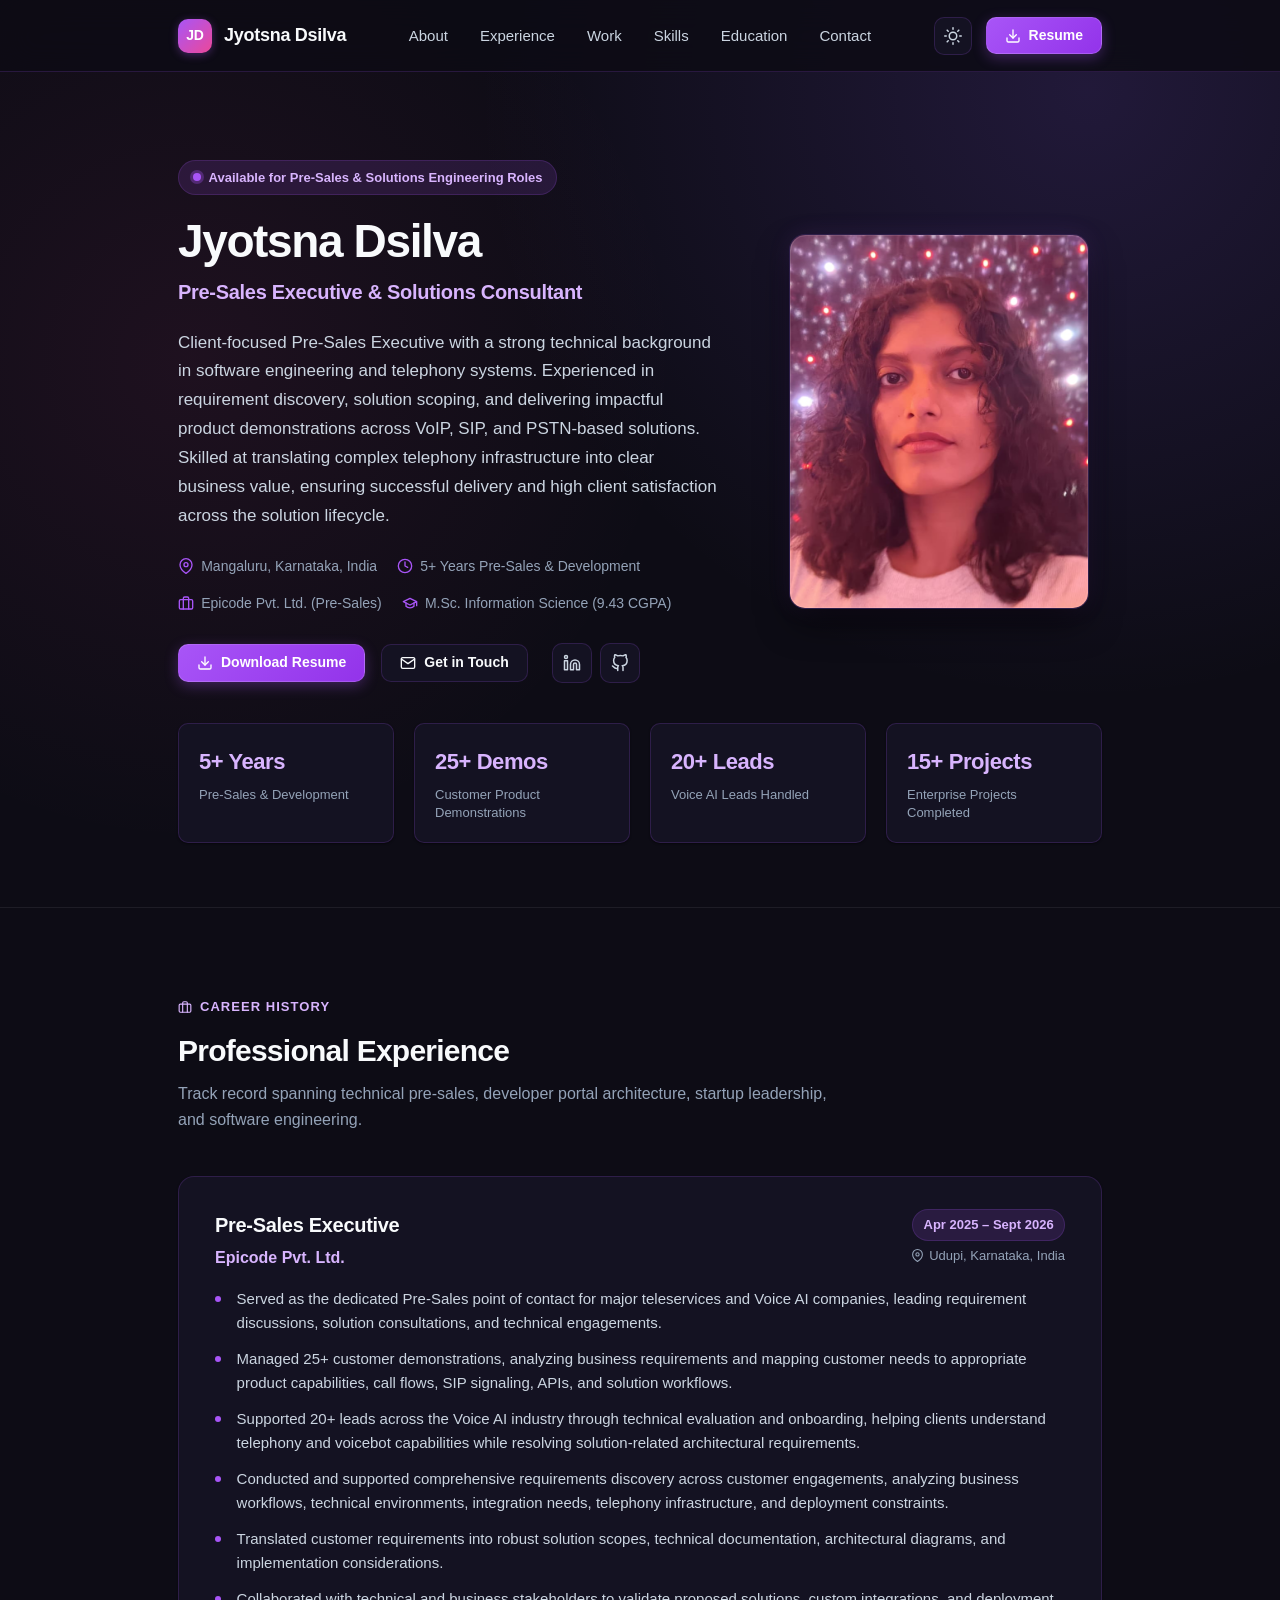
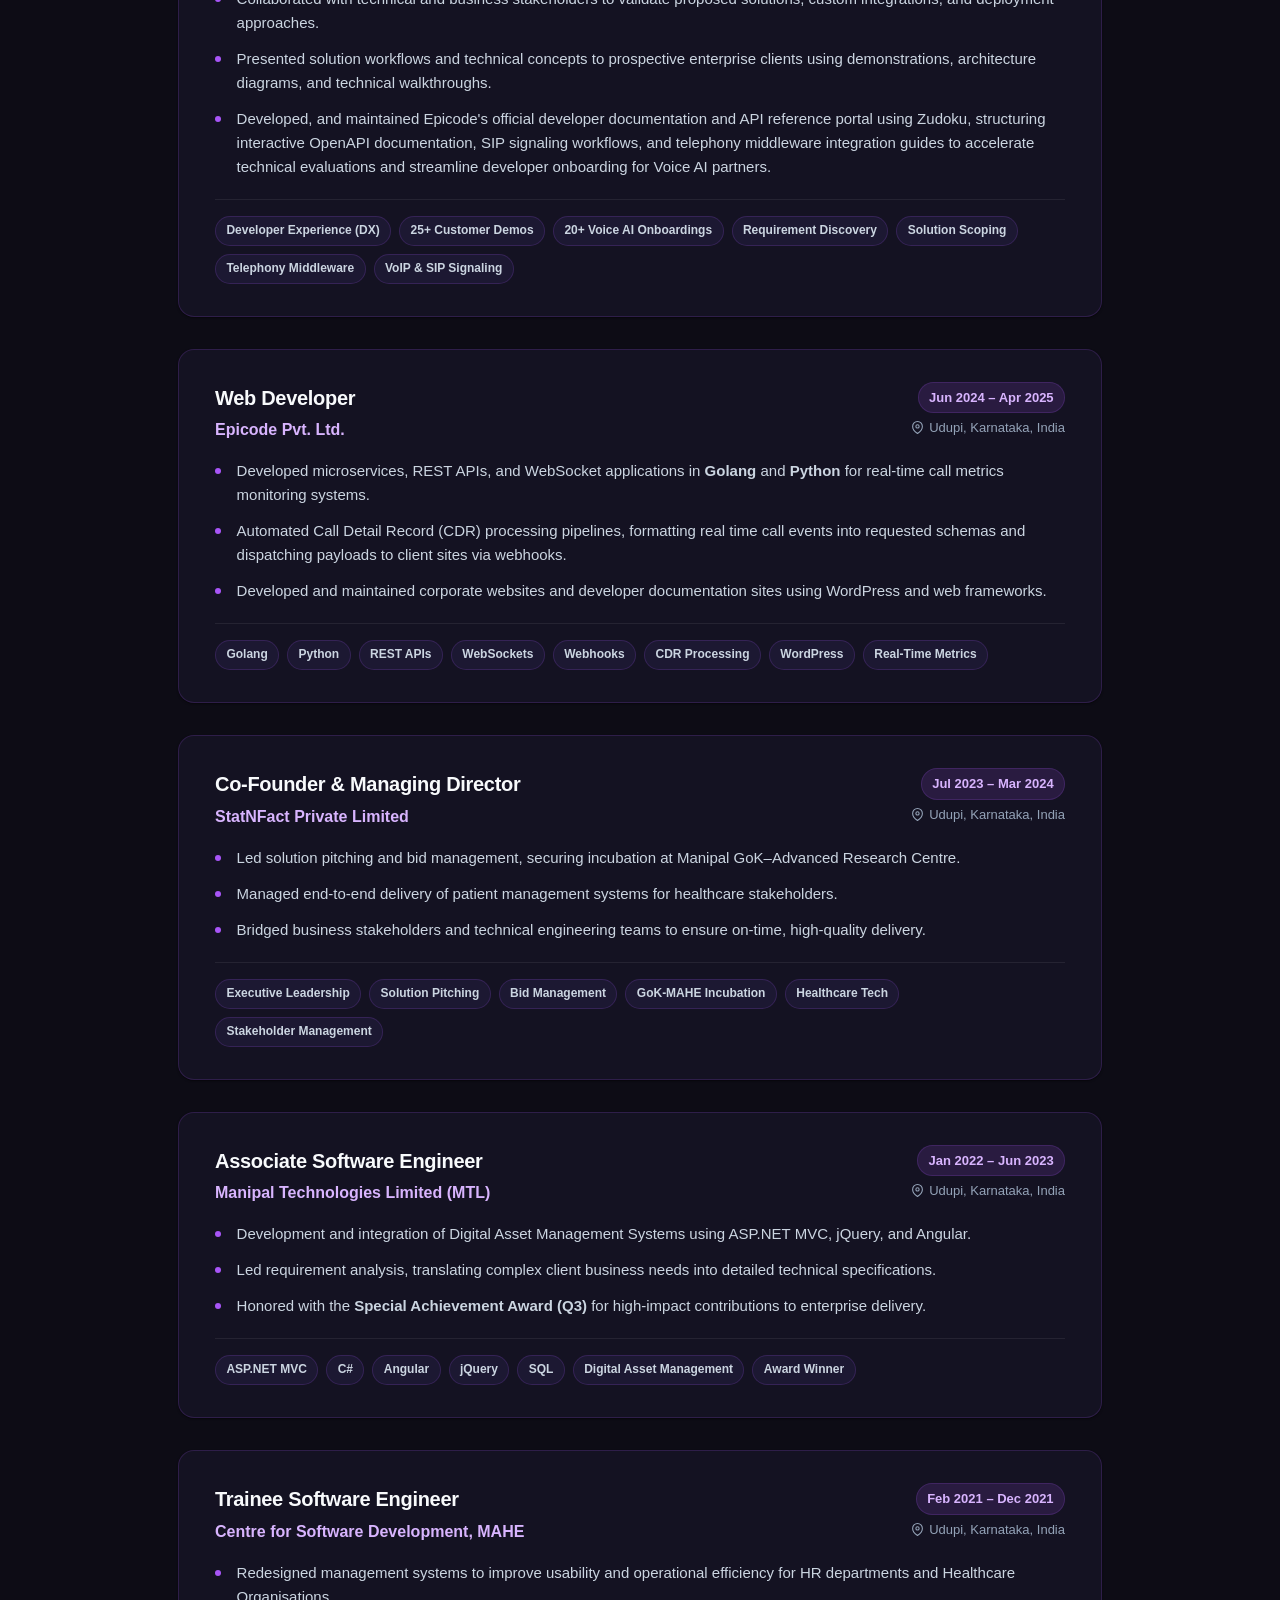
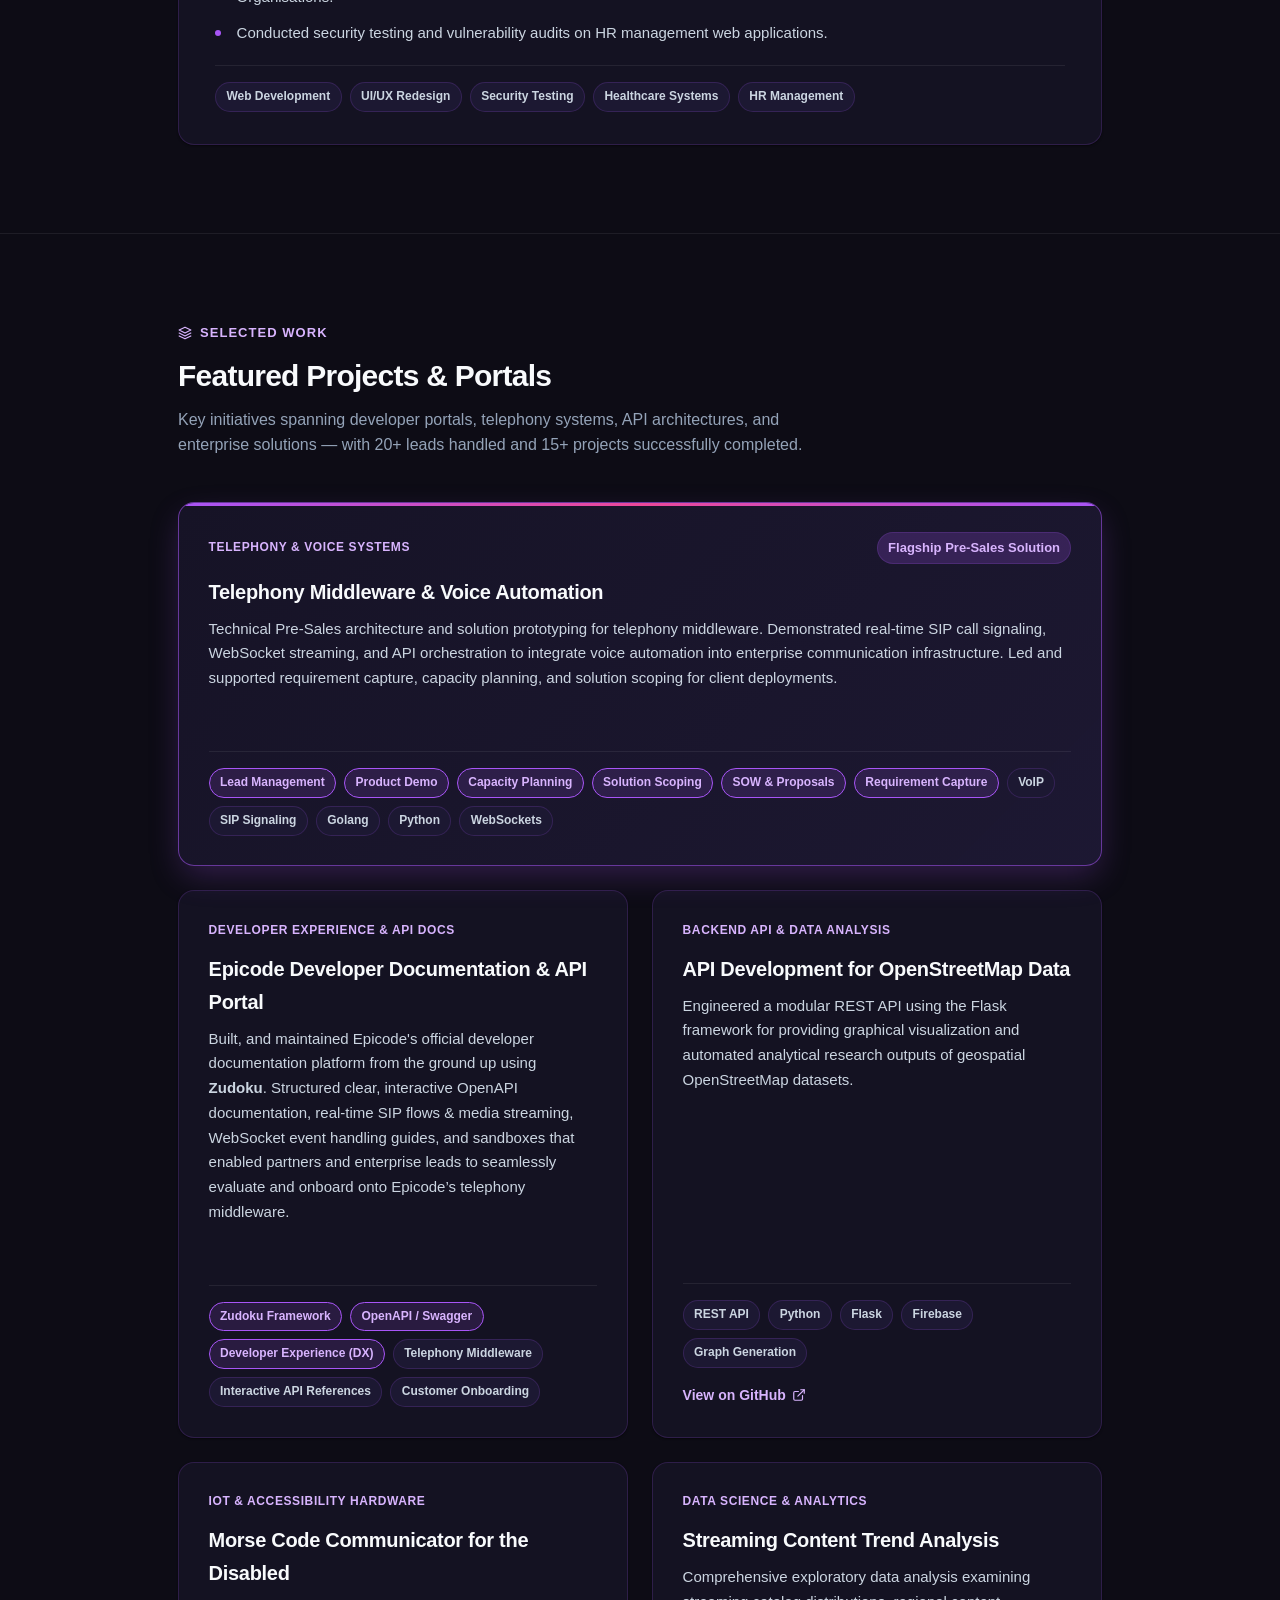
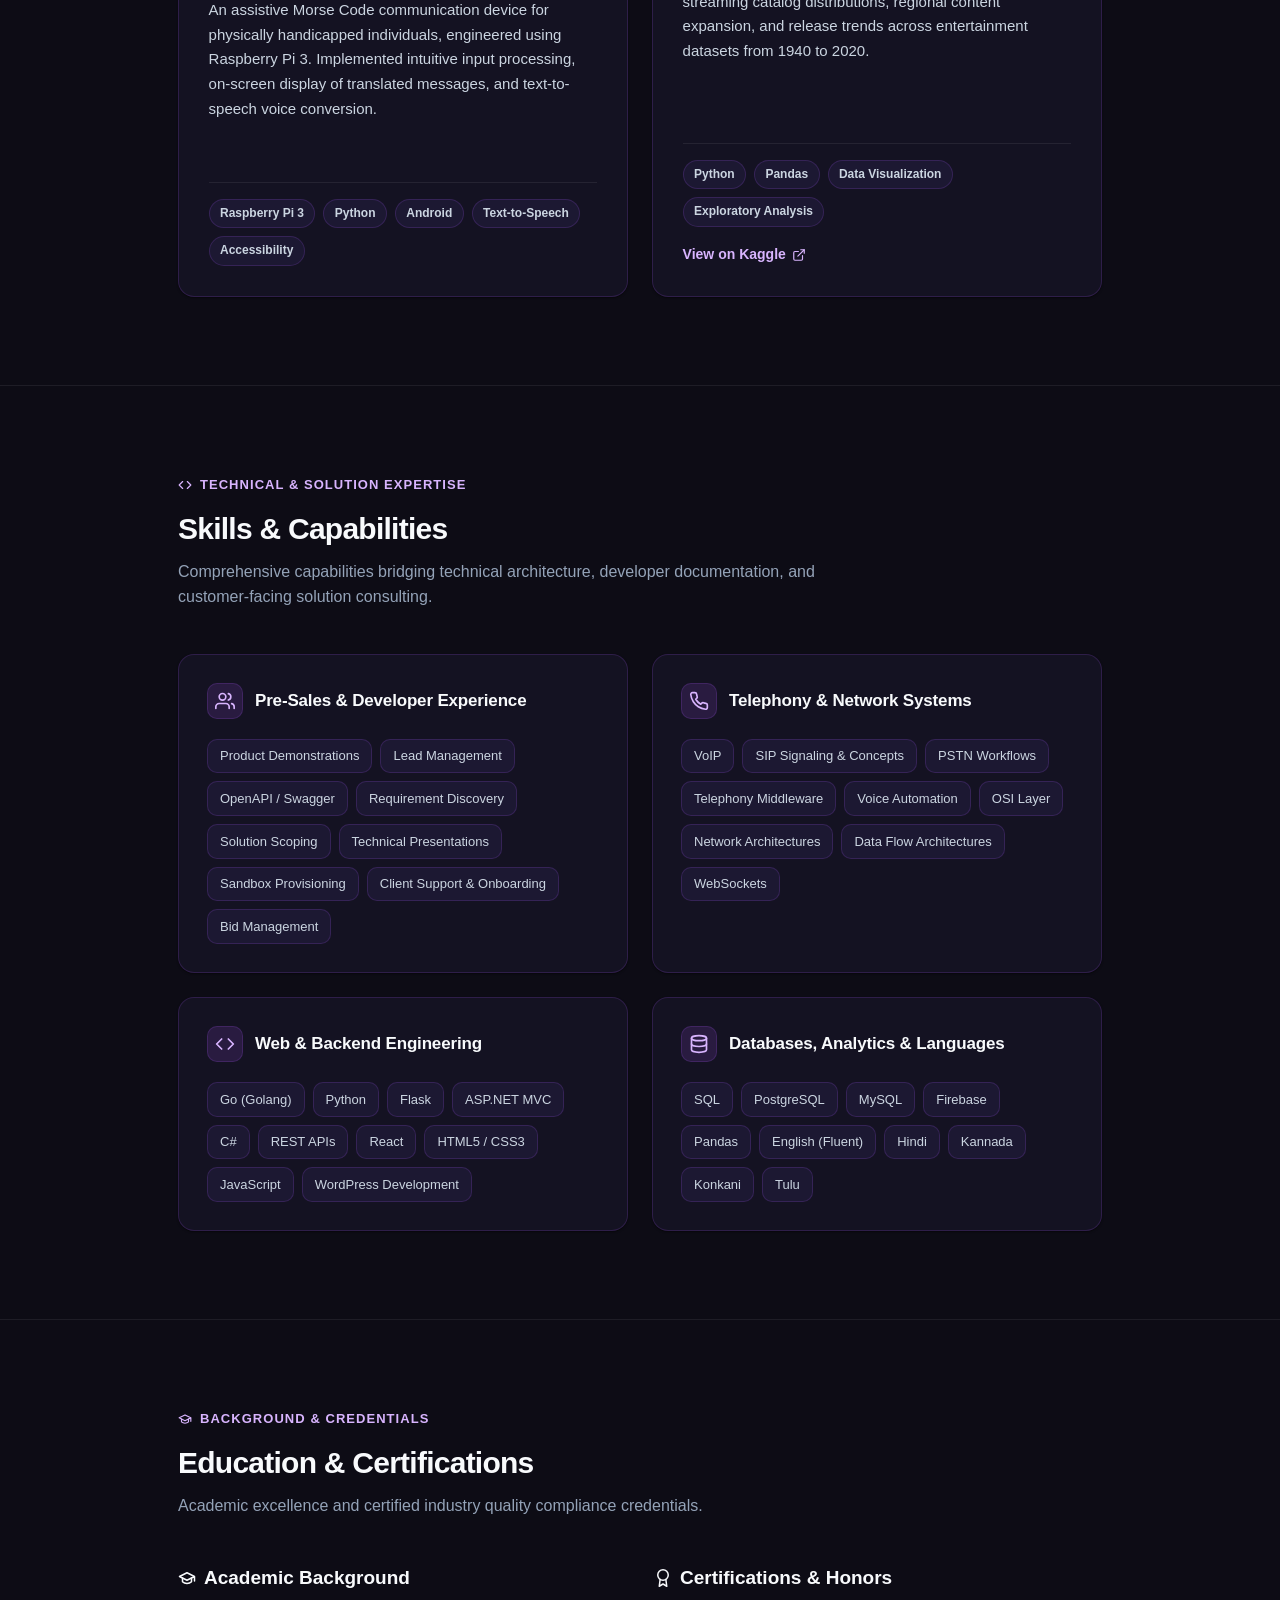
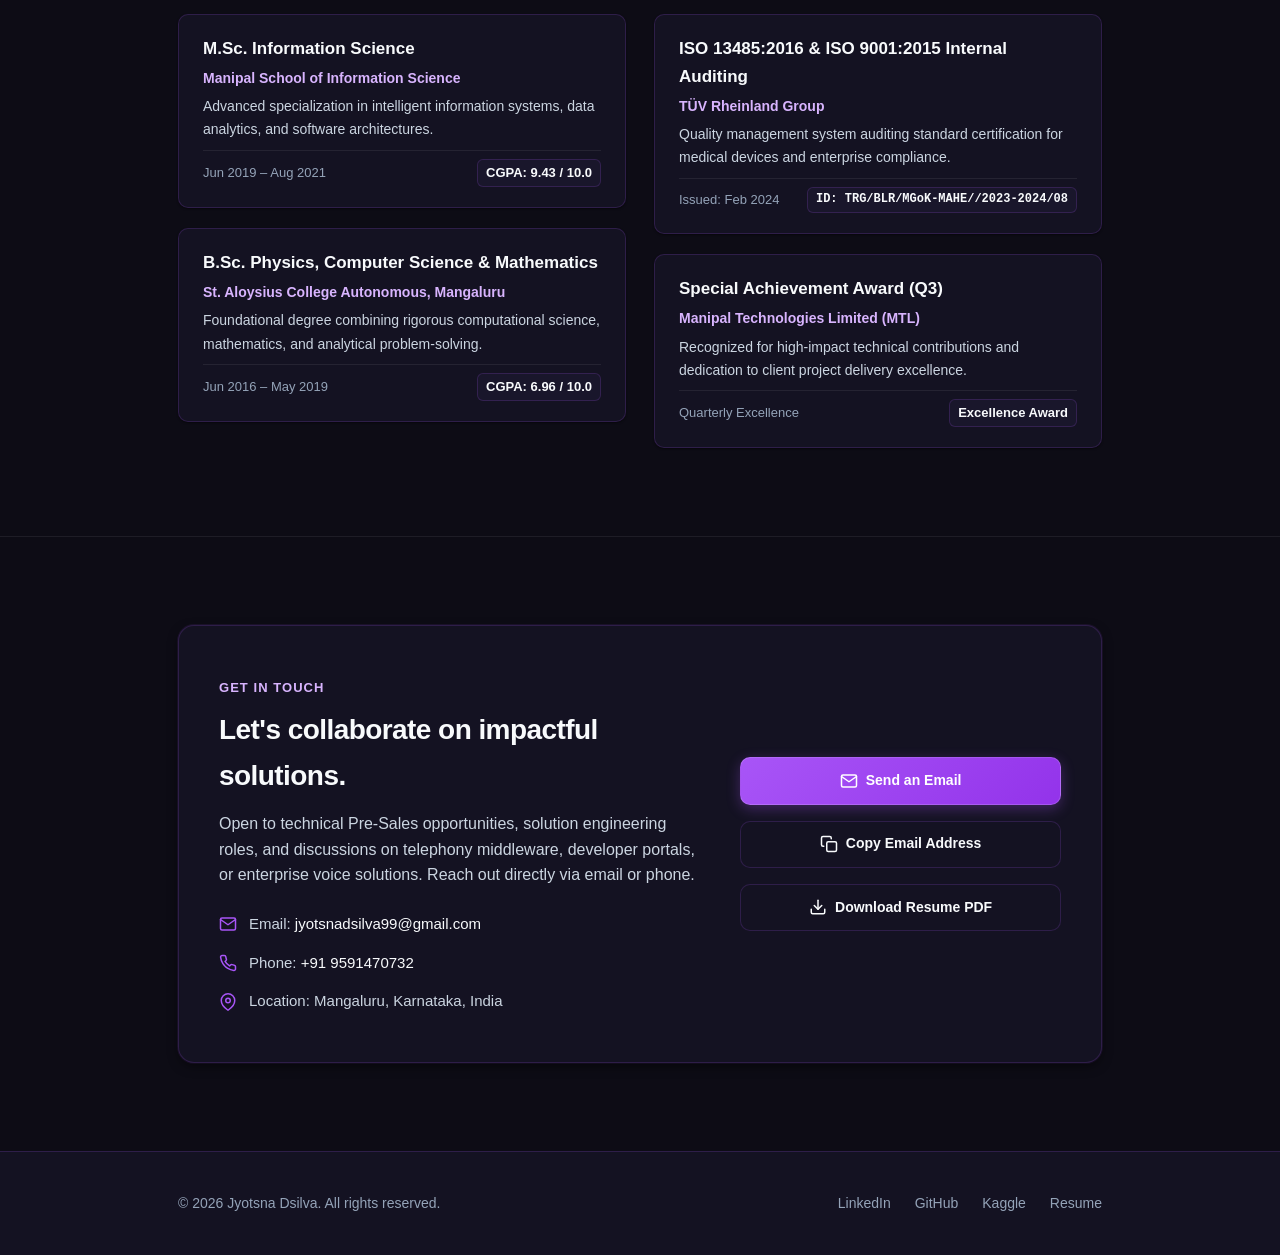
==== commit b9ba15f3: "Add Lead Management to Pre-Sales skills and remove Postman" ====
--- a/index.html
+++ b/index.html
@@ -571,6 +571,7 @@
             </div>
             <div class="skill-chips">
               <span class="skill-chip">Product Demonstrations</span>
+              <span class="skill-chip">Lead Management</span>
               <span class="skill-chip">OpenAPI / Swagger</span>
               <span class="skill-chip">Requirement Discovery</span>
               <span class="skill-chip">Solution Scoping</span>
